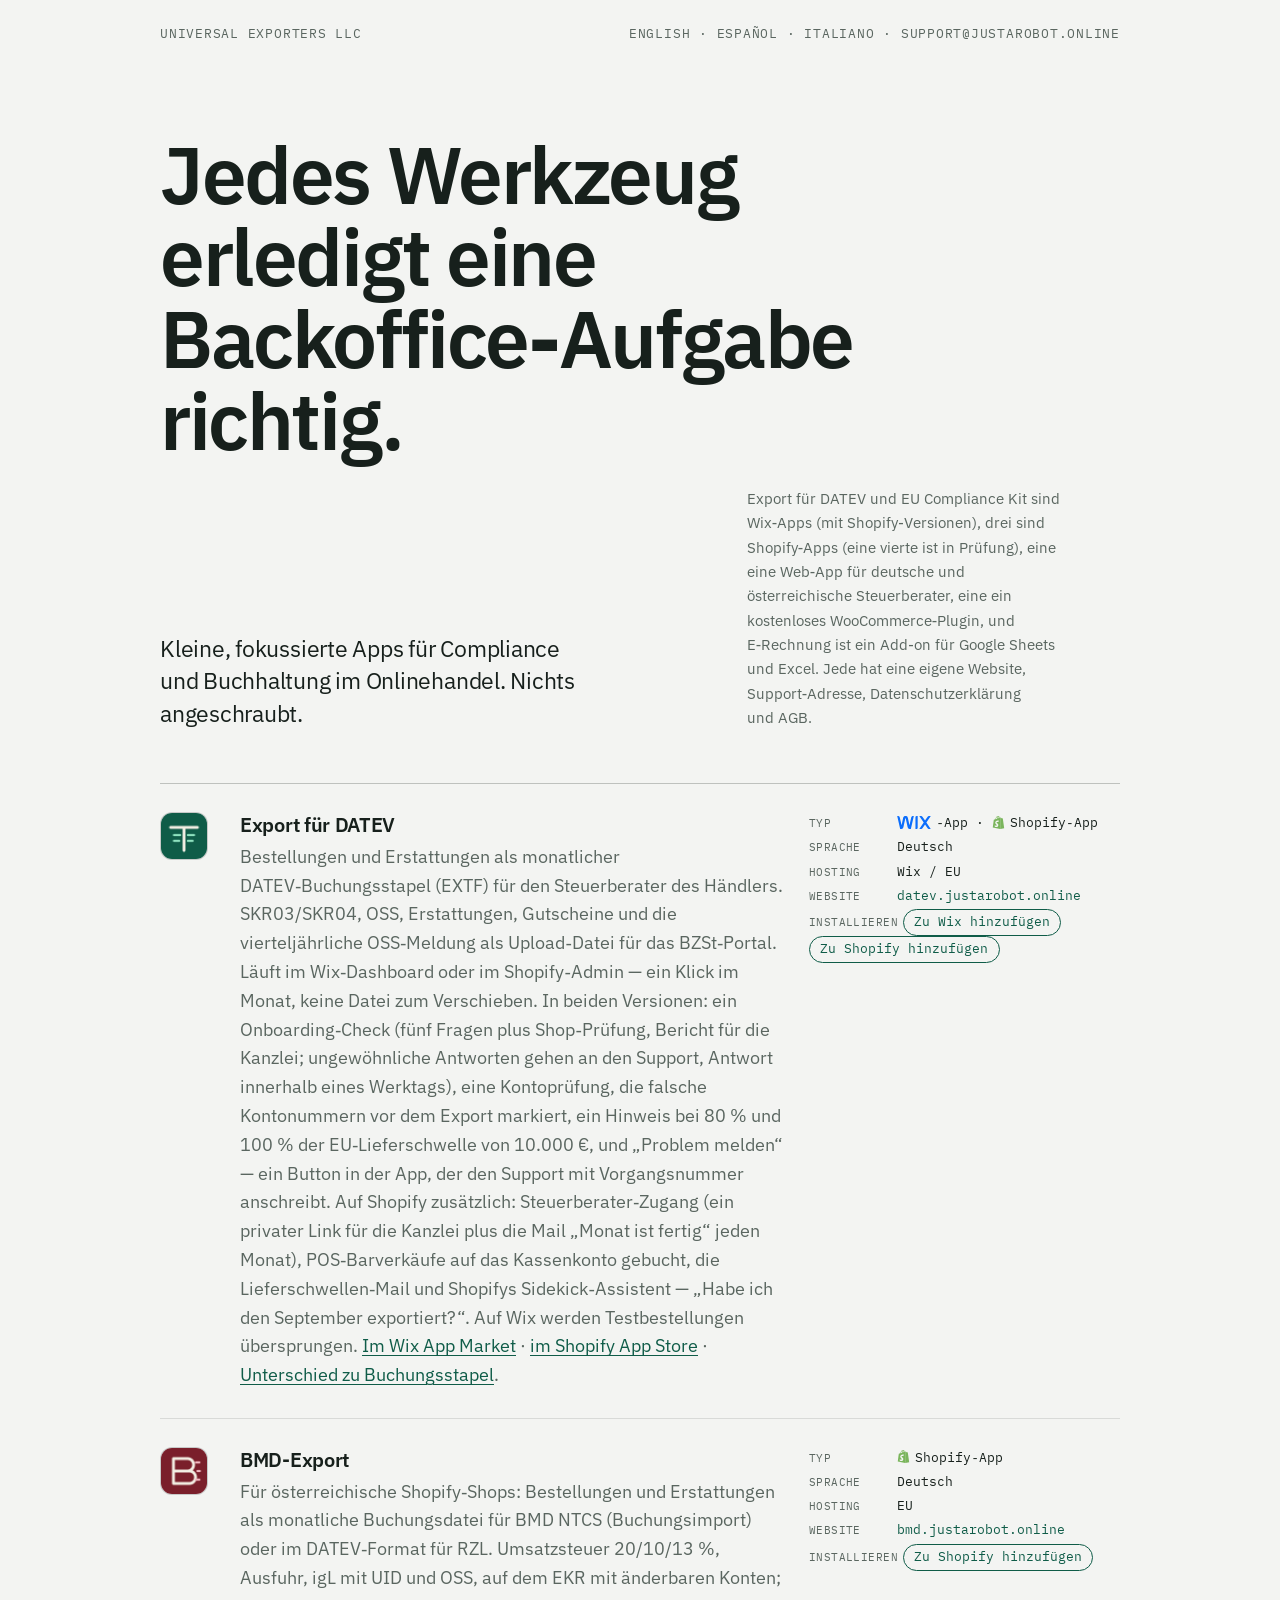
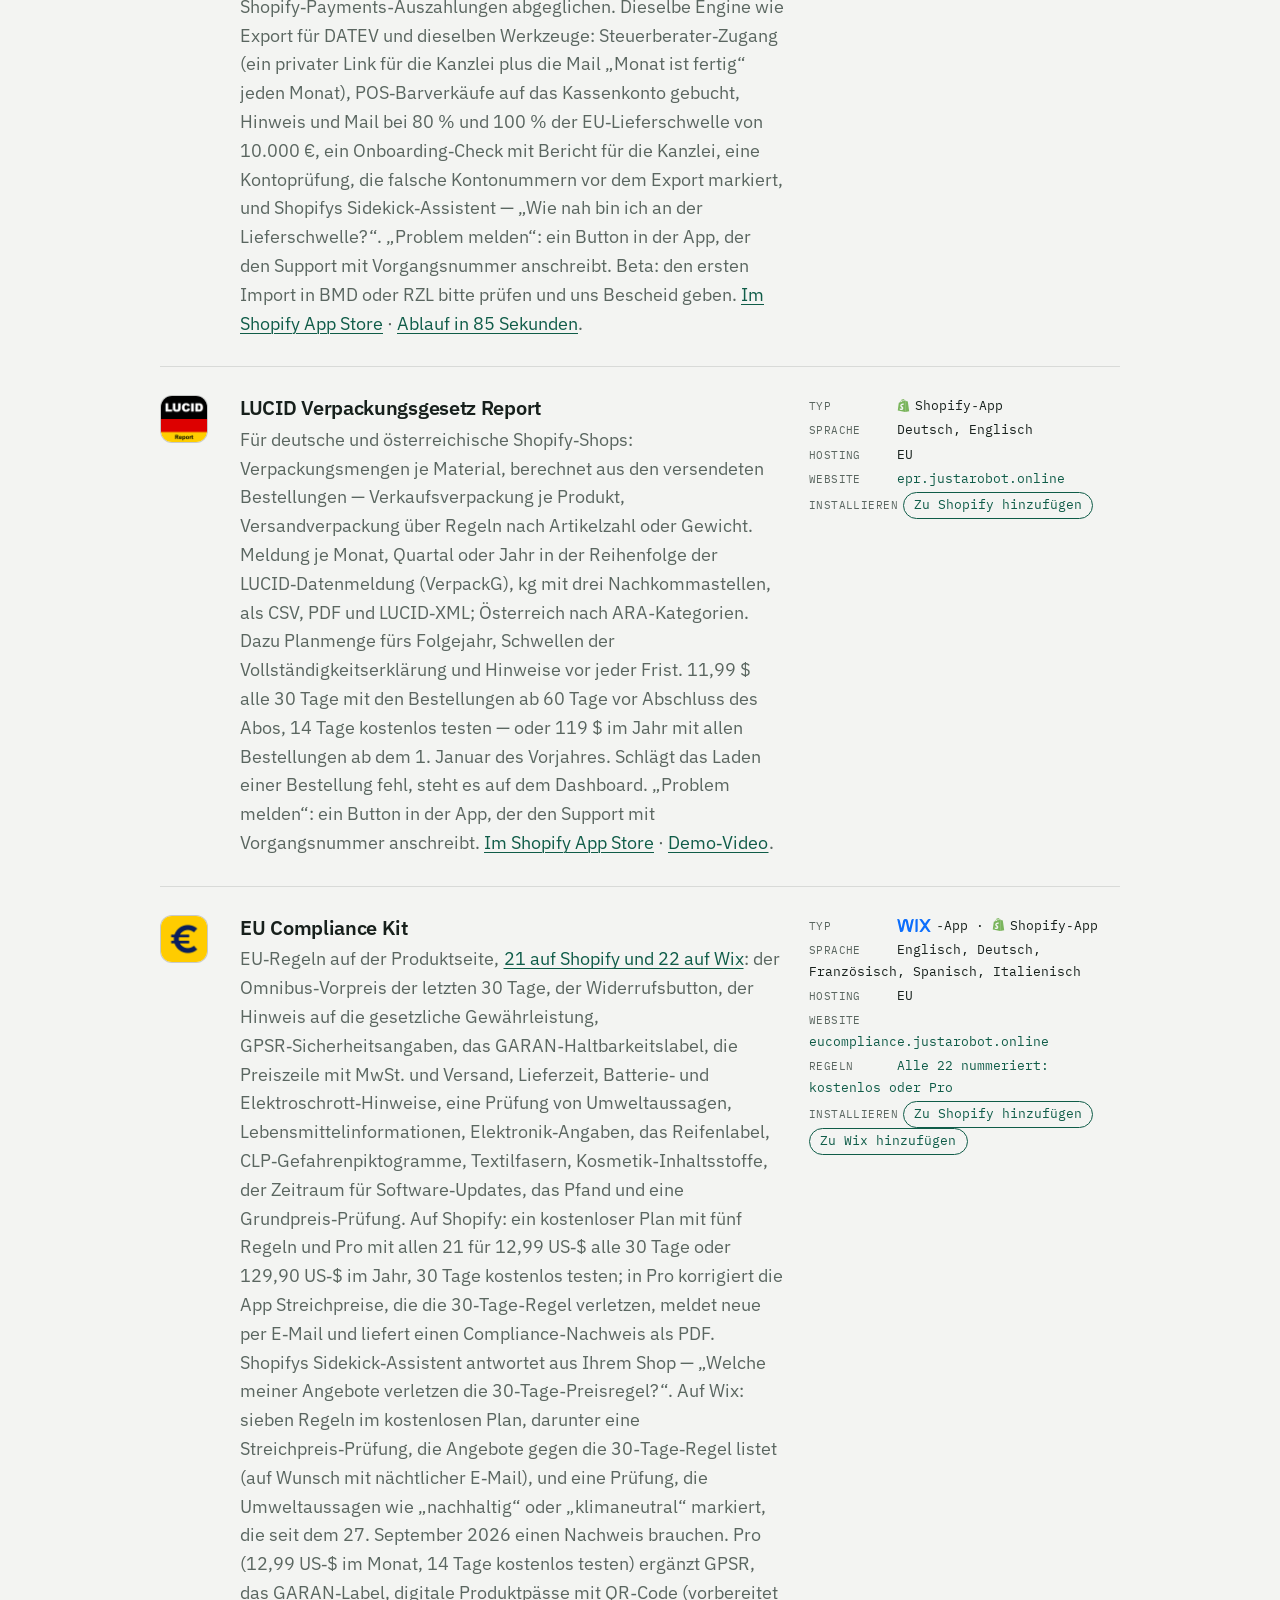
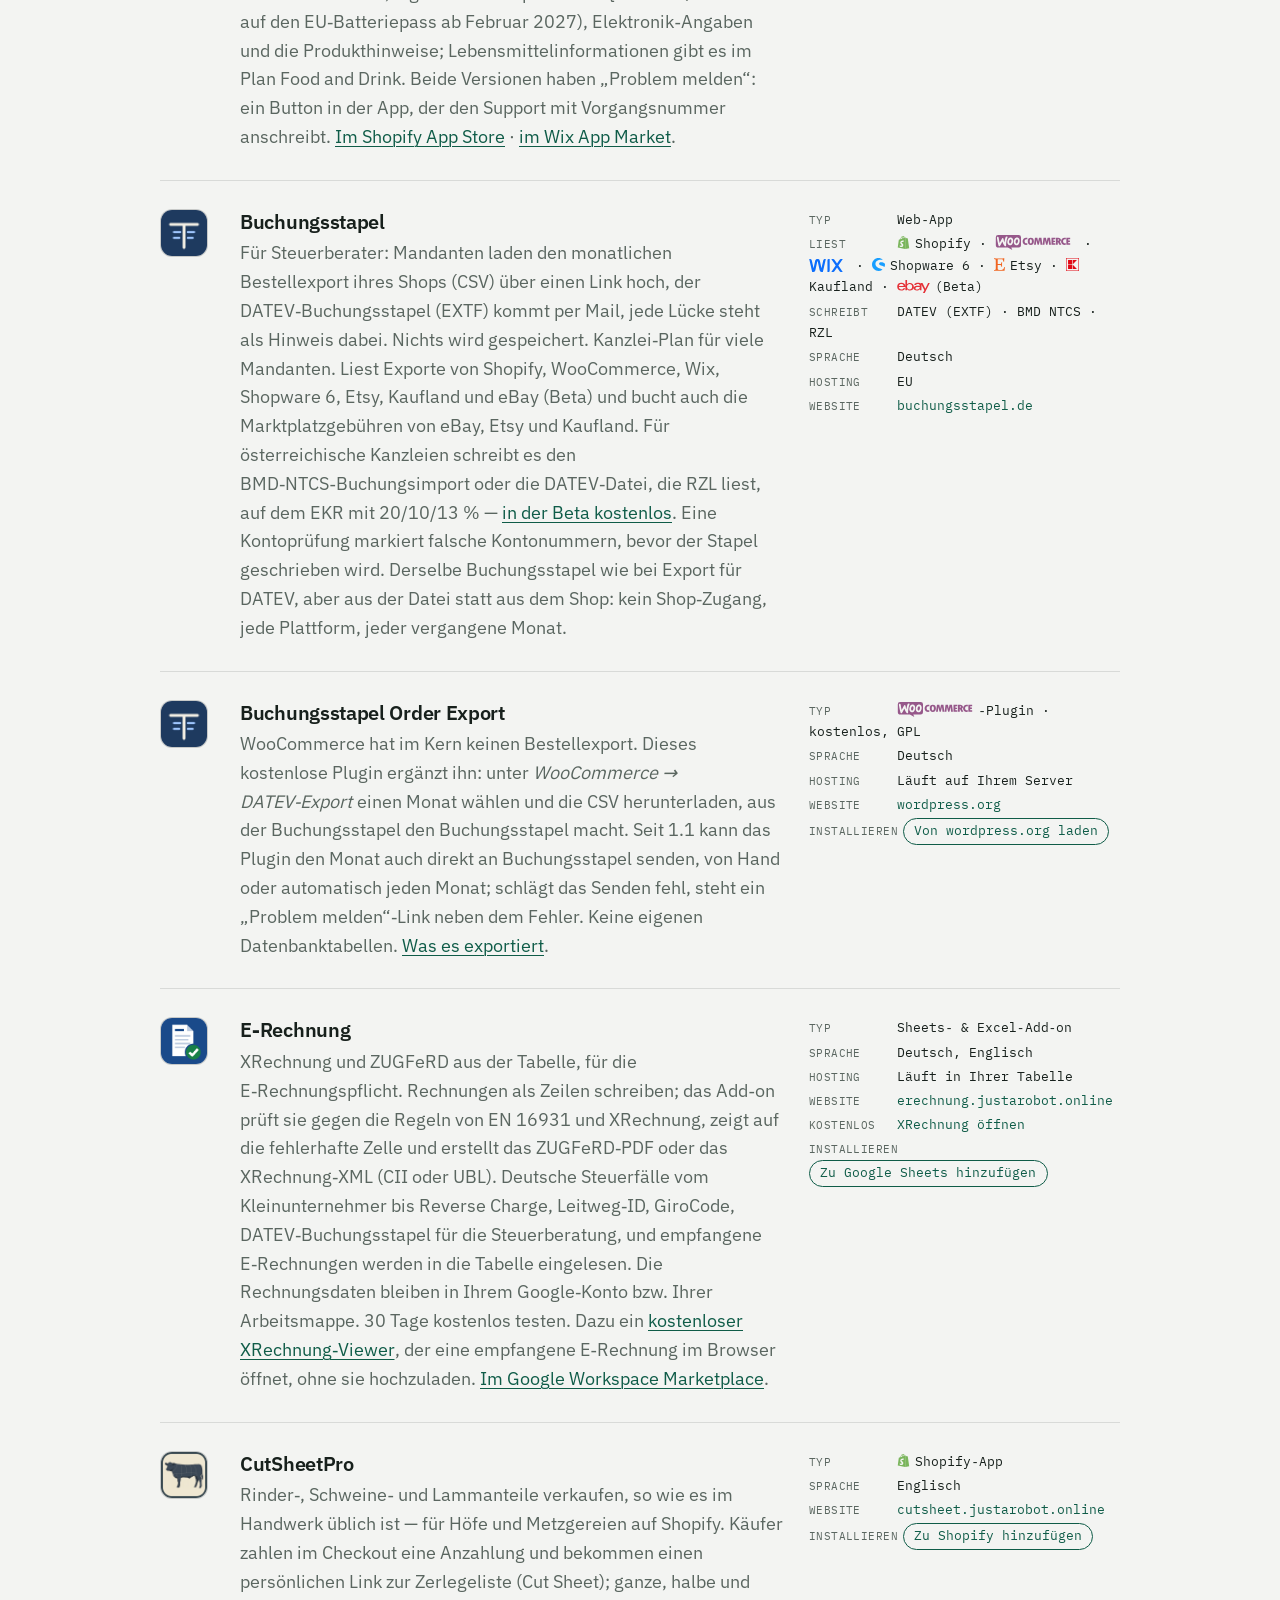
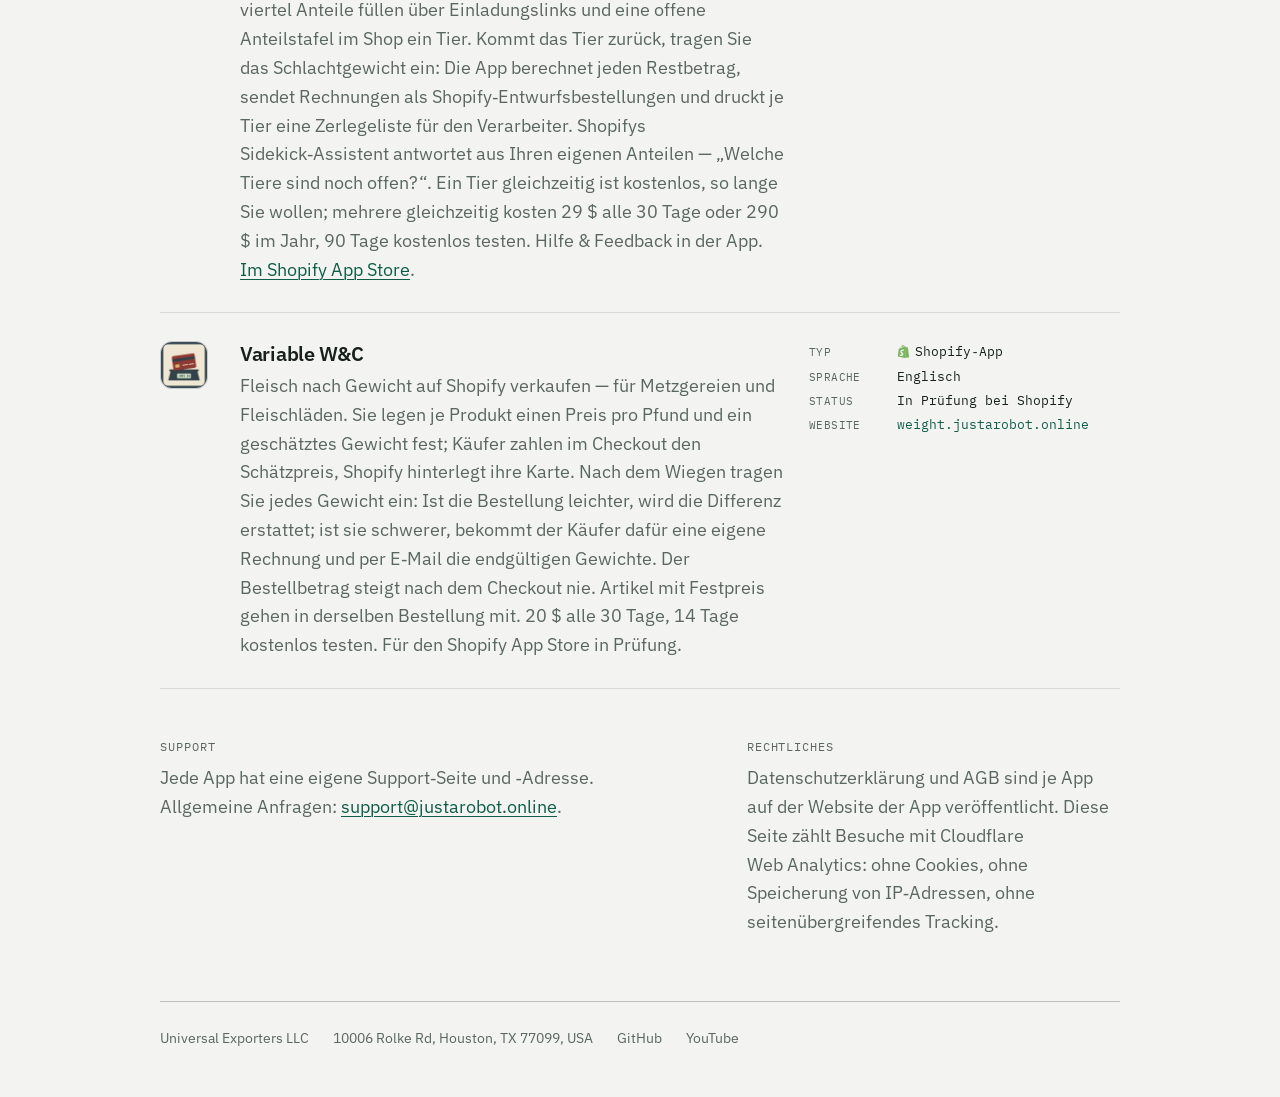
==== de/index.html @ 5b8a62a3 "Main site: DATEV/BMD offers 22 USD (store price), LUCID XML in card (EN/DE/ES/IT), DE typo, sitemap " ====
<!doctype html>
<html lang="de">
<head>
<meta charset="utf-8">
<meta name="viewport" content="width=device-width, initial-scale=1">
<title>DATEV-Export, EU-Compliance &amp; LUCID-Apps für Shopify, Wix</title>
<meta name="description" content="DATEV-Export für Shopify und Wix, EU-Compliance (Omnibus, GPSR), LUCID-Verpackungsgesetz-Meldungen, BMD-Export, XRechnung und Cut Sheets für Höfe.">
<link rel="icon" href="/datev.png">
<link rel="canonical" href="https://justarobot.online/de/">
<link rel="alternate" hreflang="en" href="https://justarobot.online/">
<link rel="alternate" hreflang="de" href="https://justarobot.online/de/">
<link rel="alternate" hreflang="es" href="https://justarobot.online/es/">
<link rel="alternate" hreflang="it" href="https://justarobot.online/it/">
<link rel="alternate" hreflang="x-default" href="https://justarobot.online/">
<meta property="og:type" content="website">
<meta property="og:site_name" content="Universal Exporters">
<meta property="og:locale" content="de_DE">
<meta property="og:locale:alternate" content="en_US">
<meta property="og:locale:alternate" content="es_ES">
<meta property="og:locale:alternate" content="it_IT">
<meta property="og:title" content="DATEV-Export, EU-Compliance &amp; LUCID-Apps für Shopify, Wix">
<meta property="og:description" content="DATEV-Export für Shopify und Wix, EU-Compliance (Omnibus, GPSR), LUCID-Verpackungsgesetz-Meldungen, BMD-Export, XRechnung und Cut Sheets für Höfe.">
<meta property="og:url" content="https://justarobot.online/de/">
<meta property="og:image" content="https://justarobot.online/og.png">
<meta property="og:image:width" content="1200">
<meta property="og:image:height" content="630">
<meta name="twitter:card" content="summary_large_image">
<meta name="twitter:title" content="DATEV-Export, EU-Compliance &amp; LUCID-Apps für Shopify, Wix">
<meta name="twitter:description" content="DATEV-Export für Shopify und Wix, EU-Compliance (Omnibus, GPSR), LUCID-Verpackungsgesetz-Meldungen, BMD-Export, XRechnung und Cut Sheets für Höfe.">
<meta name="twitter:image" content="https://justarobot.online/og.png">
<script type="application/ld+json">{"@context":"https://schema.org","@graph":[
{"@type":"Organization","@id":"https://justarobot.online/#org","name":"Universal Exporters","url":"https://justarobot.online","logo":"https://justarobot.online/datev.png","sameAs":["https://github.com/justarob0x","https://www.youtube.com/@universalexportersllc"],"address":{"@type":"PostalAddress","streetAddress":"10006 Rolke Rd","addressLocality":"Houston","addressRegion":"TX","postalCode":"77099","addressCountry":"US"}},
{"@type":"SoftwareApplication","name":"Export für DATEV","url":"https://datev.justarobot.online","applicationCategory":"BusinessApplication","operatingSystem":"Web","description":"Shopify- und Wix-Bestellungen und Erstattungen als monatlicher DATEV-Buchungsstapel (EXTF) für den Steuerberater: SKR03/SKR04, OSS, Erstattungen, Gutscheine, die vierteljährliche OSS-Meldung.","author":{"@id":"https://justarobot.online/#org"},"offers":[{"@type":"Offer","name":"Shopify","price":"22.00","priceCurrency":"USD","description":"alle 30 Tage, 14 Tage kostenlos"},{"@type":"Offer","name":"Wix","price":"18.90","priceCurrency":"USD","description":"im Monat, 14 Tage kostenlos"}]},
{"@type":"SoftwareApplication","name":"BMD-Export","url":"https://bmd.justarobot.online","applicationCategory":"BusinessApplication","operatingSystem":"Web","description":"Shopify-Bestellungen und Erstattungen österreichischer Shops als monatliche Buchungsdatei für BMD NTCS oder im DATEV-Format für RZL: USt 20/10/13 %, OSS, Ausfuhr, igL auf dem EKR.","author":{"@id":"https://justarobot.online/#org"},"offers":{"@type":"Offer","price":"22.00","priceCurrency":"USD","description":"alle 30 Tage, 14 Tage kostenlos"}},
{"@type":"SoftwareApplication","name":"LUCID Verpackungsgesetz Report","url":"https://epr.justarobot.online","applicationCategory":"BusinessApplication","operatingSystem":"Web","description":"Verpackungsmengen je Material aus den versendeten Shopify-Bestellungen, je Monat, Quartal oder Jahr in der Reihenfolge der LUCID-Datenmeldung (VerpackG) und nach ARA-Kategorien für Österreich.","author":{"@id":"https://justarobot.online/#org"},"offers":[{"@type":"Offer","name":"Monatlich","price":"11.99","priceCurrency":"USD","description":"alle 30 Tage, 14 Tage kostenlos"},{"@type":"Offer","name":"Jährlich","price":"119.00","priceCurrency":"USD","description":"im Jahr, mit allen Bestellungen ab dem 1. Januar des Vorjahres"}]},
{"@type":"SoftwareApplication","name":"EU Compliance Kit","url":"https://eucompliance.justarobot.online","applicationCategory":"BusinessApplication","operatingSystem":"Web","description":"EU-Regeln auf Shopify- (21) und Wix-Produktseiten (22): Omnibus-Vorpreis der letzten 30 Tage, Widerrufsbutton, Gewährleistungshinweis, GPSR-Sicherheitsangaben, GARAN-Label, Preiszeile mit MwSt. und Versand, Lieferzeit, Batterie- und Elektroschrott-Hinweise, Prüfung von Umweltaussagen, Lebensmittelinformationen, Energie- und Reifenlabel, CLP-Gefahrenpiktogramme, Textilfasern, Kosmetik-Inhaltsstoffe, Nahrungsergänzungsmittel, Zeitraum für Software-Updates, Pfand, Grundpreis-Prüfung, Widerrufsausschlüsse, gebrauchte Waren, digitale Produktpässe.","author":{"@id":"https://justarobot.online/#org"},"offers":[{"@type":"Offer","name":"Shopify Free","price":"0","priceCurrency":"USD"},{"@type":"Offer","name":"Shopify Pro","price":"12.99","priceCurrency":"USD","description":"alle 30 Tage oder 129,90 $ im Jahr, 30 Tage kostenlos"},{"@type":"Offer","name":"Wix Free","price":"0","priceCurrency":"USD"},{"@type":"Offer","name":"Wix Pro","price":"12.99","priceCurrency":"USD","description":"im Monat, 15 % Rabatt jährlich, 14 Tage kostenlos"},{"@type":"Offer","name":"Wix Food and Drink","price":"9.99","priceCurrency":"USD","description":"im Monat, Lebensmittelinformationen"},{"@type":"Offer","name":"Wix Pro + Food and Drink","price":"19.99","priceCurrency":"USD","description":"im Monat, Pro und Lebensmittelinformationen"}]},
{"@type":"SoftwareApplication","name":"Buchungsstapel","url":"https://buchungsstapel.de","applicationCategory":"BusinessApplication","operatingSystem":"Web","description":"Web-App für deutsche und österreichische Steuerberater: aus dem monatlichen Bestellexport des Mandanten (CSV) wird der DATEV-Buchungsstapel (EXTF), der BMD-NTCS-Import oder die RZL-Datei. Liest Exporte von Shopify, WooCommerce, Wix, Shopware 6, Etsy, Kaufland und eBay.","author":{"@id":"https://justarobot.online/#org"},"offers":{"@type":"Offer","price":"19.00","priceCurrency":"EUR","description":"je Mandant alle 30 Tage oder 149 € im Jahr"}},
{"@type":"SoftwareApplication","name":"Buchungsstapel Order Export for WooCommerce","url":"https://wordpress.org/plugins/buchungsstapel-order-export-for-woocommerce/","applicationCategory":"BusinessApplication","operatingSystem":"Web","description":"Kostenloses WooCommerce-Plugin, das einen Monat Bestellungen als die CSV exportiert, aus der Buchungsstapel den DATEV-Buchungsstapel macht.","author":{"@id":"https://justarobot.online/#org"},"offers":{"@type":"Offer","price":"0","priceCurrency":"EUR"}},
{"@type":"SoftwareApplication","name":"E-Rechnung","url":"https://erechnung.justarobot.online","applicationCategory":"BusinessApplication","operatingSystem":"Web","description":"XRechnung und ZUGFeRD aus Google Sheets oder Excel, geprüft gegen EN 16931, mit DATEV-Buchungsstapel und kostenlosem XRechnung-Viewer.","author":{"@id":"https://justarobot.online/#org"},"offers":{"@type":"Offer","price":"2.99","priceCurrency":"EUR","description":"im Monat oder 29 € im Jahr, 30 Tage kostenlos"}},
{"@type":"SoftwareApplication","name":"CutSheetPro","url":"https://cutsheet.justarobot.online","applicationCategory":"BusinessApplication","operatingSystem":"Web","description":"Shopify-App für Höfe und Metzgereien, die Rinder-, Schweine- und Lammanteile verkaufen: Anzahlung im Checkout, Zerlegelisten, Restbeträge nach Schlachtgewicht, Rechnungen als Entwurfsbestellungen.","author":{"@id":"https://justarobot.online/#org"},"offers":[{"@type":"Offer","name":"Free","price":"0","priceCurrency":"USD","description":"ein Tier gleichzeitig"},{"@type":"Offer","name":"Paid","price":"29.00","priceCurrency":"USD","description":"alle 30 Tage oder 290 $ im Jahr, 90 Tage kostenlos"}]}
]}</script>
<link rel="preload" href="/fonts/ibm-plex-sans-normal.woff2" as="font" type="font/woff2" crossorigin>
<link rel="stylesheet" href="/site.css">
<script defer src="https://static.cloudflareinsights.com/beacon.min.js" data-cf-beacon='{"token": "f2b1d695183146ddbb72b2a0824e38e5"}'></script>
</head>
<body>
<svg width="0" height="0" style="position:absolute" aria-hidden="true"><symbol id="shopify" viewBox="1.45 0 21.1 24"><path fill="currentColor" d="M15.337 23.979l7.216-1.561s-2.604-17.613-2.625-17.73c-.018-.116-.114-.192-.211-.192s-1.929-.136-1.929-.136-1.275-1.274-1.439-1.411c-.045-.037-.075-.057-.121-.074l-.914 21.104h.023zM11.71 11.305s-.81-.424-1.774-.424c-1.447 0-1.504.906-1.504 1.141 0 1.232 3.24 1.715 3.24 4.629 0 2.295-1.44 3.76-3.406 3.76-2.354 0-3.54-1.465-3.54-1.465l.646-2.086s1.245 1.066 2.28 1.066c.675 0 .975-.545.975-.932 0-1.619-2.654-1.694-2.654-4.359-.034-2.237 1.571-4.416 4.827-4.416 1.257 0 1.875.361 1.875.361l-.945 2.715-.02.01zM11.17.83c.136 0 .271.038.405.135-.984.465-2.064 1.639-2.508 3.992-.656.213-1.293.405-1.889.578C7.697 3.75 8.951.84 11.17.84V.83zm1.235 2.949v.135c-.754.232-1.583.484-2.394.736.466-1.777 1.333-2.645 2.085-2.971.193.501.309 1.176.309 2.1zm.539-2.234c.694.074 1.141.867 1.429 1.755-.349.114-.735.231-1.158.366v-.252c0-.752-.096-1.371-.271-1.871v.002zm2.992 1.289c-.02 0-.06.021-.078.021s-.289.075-.714.21c-.423-1.233-1.176-2.37-2.508-2.37h-.115C12.135.209 11.669 0 11.265 0 8.159 0 6.675 3.877 6.21 5.846c-1.194.365-2.063.636-2.16.674-.675.213-.694.232-.772.87-.075.462-1.83 14.063-1.83 14.063L15.009 24l.927-21.166z"/></symbol><symbol id="wix" viewBox="0 7.35 24 9.29"><path fill="currentColor" d="m0 7.354 2.113 9.292h.801a1.54 1.54 0 0 0 1.506-1.218l1.351-6.34a.171.171 0 0 1 .167-.137c.08 0 .15.058.167.137l1.352 6.34a1.54 1.54 0 0 0 1.506 1.218h.805l2.113-9.292h-.565c-.62 0-1.159.43-1.296 1.035l-1.26 5.545-1.106-5.176a1.76 1.76 0 0 0-2.19-1.324c-.639.176-1.113.716-1.251 1.365l-1.094 5.127-1.26-5.537A1.33 1.33 0 0 0 .563 7.354H0zm13.992 0a.951.951 0 0 0-.951.95v8.342h.635a.952.952 0 0 0 .951-.95V7.353h-.635zm1.778 0 3.158 4.66-3.14 4.632h1.325c.368 0 .712-.181.918-.486l1.756-2.59a.12.12 0 0 1 .197 0l1.754 2.59c.206.305.55.486.918.486h1.326l-3.14-4.632L24 7.354h-1.326c-.368 0-.712.181-.918.486l-1.772 2.617a.12.12 0 0 1-.197 0L18.014 7.84a1.108 1.108 0 0 0-.918-.486H15.77z"/></symbol><symbol id="woocommerce" viewBox="0 9.58 24 4.84"><path fill="currentColor" d="M.754 9.58a.754.754 0 00-.754.758v2.525c0 .42.339.758.758.758h3.135l1.431.799-.326-.799h2.373a.757.757 0 00.758-.758v-2.525a.757.757 0 00-.758-.758H.754zm2.709.445h.03c.065.001.124.023.179.067a.26.26 0 01.103.19.29.29 0 01-.033.16c-.13.239-.236.64-.322 1.199-.083.541-.114.965-.094 1.267a.392.392 0 01-.039.219.213.213 0 01-.176.12c-.086.006-.177-.034-.263-.124-.31-.316-.555-.788-.735-1.416-.216.425-.375.744-.478.957-.196.376-.363.568-.502.578-.09.007-.166-.069-.233-.228-.17-.436-.352-1.277-.548-2.524a.297.297 0 01.054-.222c.047-.064.116-.095.21-.102.169-.013.265.065.288.238.103.695.217 1.284.336 1.766l.727-1.387c.066-.126.15-.192.25-.199.146-.01.237.083.273.28.083.441.188.817.315 1.136.086-.844.233-1.453.44-1.828a.255.255 0 01.218-.147zm1.293.36c.056 0 .116.006.18.02.232.05.411.177.53.386.107.18.161.395.161.654 0 .343-.087.654-.26.94-.2.332-.459.5-.781.5a.88.88 0 01-.18-.022.763.763 0 01-.531-.384 1.287 1.287 0 01-.158-.659c0-.342.085-.655.258-.937.202-.333.462-.498.78-.498zm2.084 0c.056 0 .116.006.18.02.236.05.411.177.53.386.107.18.16.395.16.654 0 .343-.086.654-.259.94-.2.332-.459.5-.781.5a.88.88 0 01-.18-.022.763.763 0 01-.531-.384 1.287 1.287 0 01-.16-.659c0-.342.087-.655.26-.937.202-.333.462-.498.78-.498zm4.437.047c-.305 0-.546.102-.718.304-.173.203-.256.49-.256.856 0 .395.086.697.256.906.17.21.418.316.744.316.315 0 .559-.107.728-.316.17-.21.256-.504.256-.883s-.087-.673-.26-.879c-.176-.202-.424-.304-.75-.304zm-1.466.002a1.13 1.13 0 00-.84.326c-.223.22-.332.499-.332.838 0 .362.108.658.328.88.22.223.505.336.861.336.103 0 .22-.016.346-.052v-.54c-.117.034-.216.051-.303.051a.545.545 0 01-.422-.177c-.106-.12-.16-.278-.16-.48 0-.19.053-.348.156-.468a.498.498 0 01.397-.181c.103 0 .212.015.332.049v-.537a1.394 1.394 0 00-.363-.045zm12.414 0a1.135 1.135 0 00-.84.326c-.223.22-.332.499-.332.838 0 .362.108.658.328.88.22.223.506.336.861.336.103 0 .22-.016.346-.052v-.54c-.116.034-.216.051-.303.051a.545.545 0 01-.422-.177c-.106-.12-.16-.278-.16-.48 0-.19.053-.348.156-.468a.498.498 0 01.397-.181c.103 0 .212.015.332.049v-.537a1.394 1.394 0 00-.363-.045zm-9.598.06l-.29 2.264h.579l.156-1.559.395 1.559h.412l.379-1.555.164 1.555h.603l-.304-2.264h-.791l-.12.508c-.03.13-.06.264-.087.4l-.067.352a29.97 29.97 0 00-.258-1.26h-.771zm2.768 0l-.29 2.264h.579l.156-1.559.396 1.559h.412l.375-1.555.165 1.555h.603l-.305-2.264h-.789l-.119.508c-.03.13-.06.264-.086.4l-.066.352c-.063-.352-.15-.771-.26-1.26h-.771zm3.988 0v2.264h.611v-1.031h.012l.494 1.03h.645l-.489-1.019a.61.61 0 00.37-.552.598.598 0 00-.25-.506c-.167-.123-.394-.186-.68-.186h-.713zm3.377 0v2.264H24v-.483h-.63v-.414h.54v-.468h-.54v-.416h.626v-.483H22.76zm-4.793.004v2.264h1.24v-.483h-.627v-.416h.541v-.468h-.54v-.415h.622v-.482h-1.236zm2.025.432c.146.003.25.025.313.072.063.046.091.12.091.227 0 .156-.135.236-.404.24v-.54zm-15.22.011c-.104 0-.205.069-.301.211a1.078 1.078 0 00-.2.639c0 .096.02.2.06.303.049.13.117.198.196.215.083.016.173-.02.27-.106.123-.11.205-.273.252-.492.016-.077.023-.16.023-.246 0-.097-.02-.2-.06-.303-.05-.13-.116-.198-.196-.215a.246.246 0 00-.045-.006zm2.083 0c-.103 0-.204.069-.3.211a1.078 1.078 0 00-.2.639c0 .096.02.2.06.303.049.13.117.198.196.215.083.016.173-.02.27-.106.123-.11.205-.273.252-.492.013-.077.023-.16.023-.246 0-.097-.02-.2-.06-.303-.05-.13-.116-.198-.196-.215a.246.246 0 00-.045-.006zm4.428.006c.233 0 .354.218.354.66-.004.273-.038.46-.098.553a.293.293 0 01-.262.139.266.266 0 01-.242-.139c-.056-.093-.084-.28-.084-.562 0-.436.11-.65.332-.65Z"/></symbol><symbol id="shopware" viewBox="0 0 24 24"><path fill="currentColor" d="M23.9477 10.8913a.1735.1735 0 00-.061-.1178c-2.5032-2.078-4.5288-2.9261-6.9905-2.9261-1.3127 0-2.32.2638-2.9916.7827-.5822.4492-.8896 1.0772-.8896 1.812 0 2.0605 2.5184 3.0003 5.4358 4.0883 1.5023.5604 3.057 1.1404 4.483 1.9319a.1626.1626 0 00.0828.0218.187.187 0 00.0589-.011c.0458-.0174.085-.0523.1025-.1002.545-1.3955.822-2.8673.822-4.374a13.082 13.082 0 00-.0523-1.1076zm-4.81 10.4791c-1.0423-.785-2.5795-1.3824-4.2061-2.0125-1.9362-.7501-4.132-1.6027-5.7803-2.913-1.8665-1.4871-2.7757-3.3623-2.7757-5.7324 0-2.1281.883-3.9466 2.5533-5.2614 1.873-1.474 4.7119-2.2546 8.2071-2.2546.966 0 1.8883.0589 2.743.1766a.1696.1696 0 00.1788-.098.17.17 0 00-.0414-.2007C17.814 1.0924 14.9664.0022 12.001.0022c-3.2052 0-6.2186 1.2472-8.4862 3.5148C1.2494 5.7825 0 8.796 0 11.999c0 3.2051 1.2472 6.2185 3.5149 8.484 2.2654 2.2654 5.2788 3.5148 8.4862 3.5148 2.5903 0 5.0564-.8133 7.1344-2.3505a.1714.1714 0 00.0697-.1374.1735.1735 0 00-.0676-.1395Z"/></symbol><symbol id="etsy" viewBox="1.52 0 20.96 24"><path fill="currentColor" d="M8.559 2.445c0-.325.033-.52.59-.52h7.465c1.3 0 2.02 1.11 2.54 3.193l.42 1.666h1.27c.23-4.728.43-6.784.43-6.784s-3.196.36-5.09.36H6.635L1.521.196v1.37l1.725.326c1.21.24 1.5.496 1.6 1.606 0 0 .11 3.27.11 8.64 0 5.385-.09 8.61-.09 8.61 0 .973-.39 1.333-1.59 1.573l-1.722.33V24l5.13-.165h8.55c1.935 0 6.39.165 6.39.165.105-1.17.75-6.48.855-7.064h-1.2l-1.284 2.91c-1.005 2.28-2.476 2.445-4.11 2.445h-4.906c-1.63 0-2.415-.64-2.415-2.05V12.8s3.62 0 4.79.096c.912.064 1.463.325 1.76 1.598l.39 1.695h1.41l-.09-4.278.192-4.305h-1.391l-.45 1.89c-.283 1.244-.48 1.47-1.754 1.6-1.666.17-4.815.14-4.815.14V2.45h-.05z"/></symbol><symbol id="kaufland" viewBox="0 0 24 24"><path fill="currentColor" d="M0 24h24V0H0zm23.008-.989H.989V.989h22.022zM3.773 3.776h7.651v7.65H3.773zm8.801 0v7.652l7.653-7.652zm-8.801 8.8h7.651v7.651H3.773zm8.801-.004v7.652h7.653z"/></symbol><symbol id="ebay" viewBox="0 7.21 24 9.58"><path fill="currentColor" d="M6.056 12.132v-4.92h1.2v3.026c.59-.703 1.402-.906 2.202-.906 1.34 0 2.828.904 2.828 2.855 0 .233-.015.457-.06.668.24-.953 1.274-1.305 2.896-1.344.51-.018 1.095-.018 1.56-.018v-.135c0-.885-.556-1.244-1.53-1.244-.72 0-1.245.3-1.305.81h-1.275c.136-1.29 1.5-1.62 2.686-1.62 1.064 0 1.995.27 2.415 1.02l-.436-.84h1.41l2.055 4.125 2.055-4.126H24l-3.72 7.305h-1.346l1.07-2.04-2.33-4.38c.13.255.2.555.2.93v2.46c0 .346.01.69.04 1.005H16.8a6.543 6.543 0 01-.046-.765c-.603.734-1.32.96-2.32.96-1.48 0-2.272-.78-2.272-1.695 0-.15.015-.284.037-.405-.3 1.246-1.36 2.086-2.767 2.086-.87 0-1.694-.315-2.2-.93 0 .24-.015.494-.04.734h-1.18c.02-.39.04-.855.04-1.245v-1.05h-4.83c.065 1.095.818 1.74 1.853 1.74.718 0 1.355-.3 1.568-.93h1.24c-.24 1.29-1.61 1.725-2.79 1.725C.95 15.009 0 13.822 0 12.232c0-1.754.982-2.91 3.116-2.91 1.688 0 2.93.886 2.94 2.806v.005zm9.137.183c-1.095.034-1.77.233-1.77.95 0 .465.36.97 1.305.97 1.26 0 1.935-.69 1.935-1.814v-.13c-.45 0-.99.006-1.484.022h.012zm-6.06 1.875c1.11 0 1.876-.806 1.876-2.02s-.768-2.02-1.893-2.02c-1.11 0-1.89.806-1.89 2.02s.765 2.02 1.875 2.02h.03zm-4.35-2.514c-.044-1.125-.854-1.546-1.725-1.546-.944 0-1.694.474-1.815 1.546z"/></symbol></svg>
<div class="wrap">
  <header class="mast">
    <span>Universal Exporters LLC</span>
    <span><a href="/" hreflang="en" lang="en">English</a> · <a href="/es/" hreflang="es" lang="es">Español</a> · <a href="/it/" hreflang="it" lang="it">Italiano</a> · <a href="mailto:support@justarobot.online">support@justarobot.online</a></span>
  </header>

  <main>
    <section class="title">
      <h1>Jedes Werkzeug erledigt eine Backoffice‑Aufgabe richtig.</h1>
      <p class="lede">Kleine, fokussierte Apps für Compliance und Buchhaltung im Onlinehandel. Nichts angeschraubt.</p>
      <p class="aside">Export für DATEV und EU Compliance Kit sind Wix‑Apps (mit Shopify‑Versionen), drei sind Shopify‑Apps (eine vierte ist in Prüfung), eine eine Web‑App für deutsche und österreichische Steuerberater, eine ein kostenloses WooCommerce‑Plugin, und E‑Rechnung ist ein Add‑on für Google Sheets und Excel. Jede hat eine eigene Website, Support‑Adresse, Datenschutzerklärung und AGB.</p>
    </section>

    <ul class="index">
      <li class="tool">
        <img class="tool__icon" src="/datev.png" alt="" width="48" height="48">
        <div>
          <h2><a href="https://datev.justarobot.online" target="_blank" rel="noopener">Export für DATEV</a></h2>
          <p>Bestellungen und Erstattungen als monatlicher DATEV‑Buchungsstapel (EXTF) für den Steuerberater des Händlers. SKR03/SKR04, OSS, Erstattungen, Gutscheine und die vierteljährliche OSS‑Meldung als Upload‑Datei für das BZSt‑Portal. Läuft im Wix‑Dashboard oder im Shopify‑Admin — ein Klick im Monat, keine Datei zum Verschieben. In beiden Versionen: ein Onboarding‑Check (fünf Fragen plus Shop‑Prüfung, Bericht für die Kanzlei; ungewöhnliche Antworten gehen an den Support, Antwort innerhalb eines Werktags), eine Kontoprüfung, die falsche Kontonummern vor dem Export markiert, ein Hinweis bei 80 % und 100 % der EU‑Lieferschwelle von 10.000 €, und „Problem melden“ — ein Button in der App, der den Support mit Vorgangsnummer anschreibt. Auf Shopify zusätzlich: Steuerberater‑Zugang (ein privater Link für die Kanzlei plus die Mail „Monat ist fertig“ jeden Monat), POS‑Barverkäufe auf das Kassenkonto gebucht, die Lieferschwellen‑Mail und Shopifys Sidekick‑Assistent — „Habe ich den September exportiert?“. Auf Wix werden Testbestellungen übersprungen. <a href="https://www.wix.com/app-market/universal-exporters-llc-export-f%C3%BCr-datev" target="_blank" rel="noopener">Im Wix App Market</a> · <a href="https://apps.shopify.com/datev-export" target="_blank" rel="noopener">im Shopify App Store</a> · <a href="https://buchungsstapel.de/wix-app" target="_blank" rel="noopener">Unterschied zu Buchungsstapel</a>.</p>
        </div>
        <div class="tool__meta">
          <span><span class="k">Typ</span><b><svg class="brand brand--wix" role="img" aria-label="Wix"><use href="#wix"/></svg>‑App · <svg class="brand" aria-hidden="true"><use href="#shopify"/></svg>Shopify‑App</b></span>
          <span><span class="k">Sprache</span><b>Deutsch</b></span>
          <span><span class="k">Hosting</span><b>Wix / EU</b></span>
          <span><span class="k">Website</span><a href="https://datev.justarobot.online" target="_blank" rel="noopener">datev.justarobot.online</a></span>
          <span><span class="k">Installieren</span><a class="install" href="https://www.wix.com/app-market/universal-exporters-llc-export-f%C3%BCr-datev" target="_blank" rel="noopener">Zu Wix hinzufügen</a> <a class="install" href="https://apps.shopify.com/datev-export" target="_blank" rel="noopener">Zu Shopify hinzufügen</a></span>
        </div>
      </li>

      <li class="tool">
        <img class="tool__icon" src="/bmd.png" alt="" width="48" height="48">
        <div>
          <h2><a href="https://bmd.justarobot.online" target="_blank" rel="noopener">BMD-Export</a></h2>
          <p>Für österreichische Shopify‑Shops: Bestellungen und Erstattungen als monatliche Buchungsdatei für BMD NTCS (Buchungsimport) oder im DATEV‑Format für RZL. Umsatzsteuer 20/10/13 %, Ausfuhr, igL mit UID und OSS, auf dem EKR mit änderbaren Konten; Shopify‑Payments‑Auszahlungen abgeglichen. Dieselbe Engine wie Export für DATEV und dieselben Werkzeuge: Steuerberater‑Zugang (ein privater Link für die Kanzlei plus die Mail „Monat ist fertig“ jeden Monat), POS‑Barverkäufe auf das Kassenkonto gebucht, Hinweis und Mail bei 80 % und 100 % der EU‑Lieferschwelle von 10.000 €, ein Onboarding‑Check mit Bericht für die Kanzlei, eine Kontoprüfung, die falsche Kontonummern vor dem Export markiert, und Shopifys Sidekick‑Assistent — „Wie nah bin ich an der Lieferschwelle?“. „Problem melden“: ein Button in der App, der den Support mit Vorgangsnummer anschreibt. Beta: den ersten Import in BMD oder RZL bitte prüfen und uns Bescheid geben. <a href="https://apps.shopify.com/bmd-export-2" target="_blank" rel="noopener">Im Shopify App Store</a> · <a href="https://youtu.be/FppHEJGvU10" target="_blank" rel="noopener">Ablauf in 85 Sekunden</a>.</p>
        </div>
        <div class="tool__meta">
          <span><span class="k">Typ</span><b><svg class="brand" aria-hidden="true"><use href="#shopify"/></svg>Shopify‑App</b></span>
          <span><span class="k">Sprache</span><b>Deutsch</b></span>
          <span><span class="k">Hosting</span><b>EU</b></span>
          <span><span class="k">Website</span><a href="https://bmd.justarobot.online" target="_blank" rel="noopener">bmd.justarobot.online</a></span>
          <span><span class="k">Installieren</span><a class="install" href="https://apps.shopify.com/bmd-export-2" target="_blank" rel="noopener">Zu Shopify hinzufügen</a></span>
        </div>
      </li>

      <li class="tool">
        <img class="tool__icon" src="/lucid.png" alt="" width="48" height="48">
        <div>
          <h2><a href="https://epr.justarobot.online" target="_blank" rel="noopener">LUCID Verpackungsgesetz Report</a></h2>
          <p>Für deutsche und österreichische Shopify‑Shops: Verpackungsmengen je Material, berechnet aus den versendeten Bestellungen — Verkaufsverpackung je Produkt, Versandverpackung über Regeln nach Artikelzahl oder Gewicht. Meldung je Monat, Quartal oder Jahr in der Reihenfolge der LUCID‑Datenmeldung (VerpackG), kg mit drei Nachkommastellen, als CSV, PDF und LUCID‑XML; Österreich nach ARA‑Kategorien. Dazu Planmenge fürs Folgejahr, Schwellen der Vollständigkeitserklärung und Hinweise vor jeder Frist. 11,99 $ alle 30 Tage mit den Bestellungen ab 60 Tage vor Abschluss des Abos, 14 Tage kostenlos testen — oder 119 $ im Jahr mit allen Bestellungen ab dem 1. Januar des Vorjahres. Schlägt das Laden einer Bestellung fehl, steht es auf dem Dashboard. „Problem melden“: ein Button in der App, der den Support mit Vorgangsnummer anschreibt. <a href="https://apps.shopify.com/lucid-verpackungsgesetz-report" target="_blank" rel="noopener">Im Shopify App Store</a> · <a href="https://youtu.be/yNsSddHb4oU" target="_blank" rel="noopener">Demo‑Video</a>.</p>
        </div>
        <div class="tool__meta">
          <span><span class="k">Typ</span><b><svg class="brand" aria-hidden="true"><use href="#shopify"/></svg>Shopify‑App</b></span>
          <span><span class="k">Sprache</span><b>Deutsch, Englisch</b></span>
          <span><span class="k">Hosting</span><b>EU</b></span>
          <span><span class="k">Website</span><a href="https://epr.justarobot.online" target="_blank" rel="noopener">epr.justarobot.online</a></span>
          <span><span class="k">Installieren</span><a class="install" href="https://apps.shopify.com/lucid-verpackungsgesetz-report" target="_blank" rel="noopener">Zu Shopify hinzufügen</a></span>
        </div>
      </li>

      <li class="tool">
        <img class="tool__icon" src="/eucompliance.png" alt="" width="48" height="48">
        <div>
          <h2><a href="https://eucompliance.justarobot.online" target="_blank" rel="noopener">EU Compliance Kit</a></h2>
          <p>EU‑Regeln auf der Produktseite, <a href="https://eucompliance.justarobot.online/de/regeln" target="_blank" rel="noopener">21 auf Shopify und 22 auf Wix</a>: der Omnibus‑Vorpreis der letzten 30 Tage, der Widerrufsbutton, der Hinweis auf die gesetzliche Gewährleistung, GPSR‑Sicherheitsangaben, das GARAN‑Haltbarkeitslabel, die Preiszeile mit MwSt. und Versand, Lieferzeit, Batterie‑ und Elektroschrott‑Hinweise, eine Prüfung von Umweltaussagen, Lebensmittelinformationen, Elektronik‑Angaben, das Reifenlabel, CLP‑Gefahrenpiktogramme, Textilfasern, Kosmetik‑Inhaltsstoffe, der Zeitraum für Software‑Updates, das Pfand und eine Grundpreis‑Prüfung. Auf Shopify: ein kostenloser Plan mit fünf Regeln und Pro mit allen 21 für 12,99 US‑$ alle 30 Tage oder 129,90 US‑$ im Jahr, 30 Tage kostenlos testen; in Pro korrigiert die App Streichpreise, die die 30‑Tage‑Regel verletzen, meldet neue per E‑Mail und liefert einen Compliance‑Nachweis als PDF. Shopifys Sidekick‑Assistent antwortet aus Ihrem Shop — „Welche meiner Angebote verletzen die 30‑Tage‑Preisregel?“. Auf Wix: sieben Regeln im kostenlosen Plan, darunter eine Streichpreis‑Prüfung, die Angebote gegen die 30‑Tage‑Regel listet (auf Wunsch mit nächtlicher E‑Mail), und eine Prüfung, die Umweltaussagen wie „nachhaltig“ oder „klimaneutral“ markiert, die seit dem 27. September 2026 einen Nachweis brauchen. Pro (12,99 US‑$ im Monat, 14 Tage kostenlos testen) ergänzt GPSR, das GARAN‑Label, digitale Produktpässe mit QR‑Code (vorbereitet auf den EU‑Batteriepass ab Februar 2027), Elektronik‑Angaben und die Produkthinweise; Lebensmittelinformationen gibt es im Plan Food and Drink. Beide Versionen haben „Problem melden“: ein Button in der App, der den Support mit Vorgangsnummer anschreibt. <a href="https://apps.shopify.com/eu-compliance-kit-1" target="_blank" rel="noopener">Im Shopify App Store</a> · <a href="https://www.wix.com/app-market/universal-exporters-llc-eu-compliance-kit" target="_blank" rel="noopener">im Wix App Market</a>.</p>
        </div>
        <div class="tool__meta">
          <span><span class="k">Typ</span><b><svg class="brand brand--wix" role="img" aria-label="Wix"><use href="#wix"/></svg>‑App · <svg class="brand" aria-hidden="true"><use href="#shopify"/></svg>Shopify‑App</b></span>
          <span><span class="k">Sprache</span><b>Englisch, Deutsch, Französisch, Spanisch, Italienisch</b></span>
          <span><span class="k">Hosting</span><b>EU</b></span>
          <span><span class="k">Website</span><a href="https://eucompliance.justarobot.online" target="_blank" rel="noopener">eucompliance.justarobot.online</a></span>
          <span><span class="k">Regeln</span><a href="https://eucompliance.justarobot.online/de/regeln" target="_blank" rel="noopener">Alle 22 nummeriert: kostenlos oder Pro</a></span>
          <span><span class="k">Installieren</span><a class="install" href="https://apps.shopify.com/eu-compliance-kit-1" target="_blank" rel="noopener">Zu Shopify hinzufügen</a> <a class="install" href="https://www.wix.com/app-market/universal-exporters-llc-eu-compliance-kit" target="_blank" rel="noopener">Zu Wix hinzufügen</a></span>
        </div>
      </li>

      <li class="tool">
        <img class="tool__icon" src="/buchungsstapel.png" alt="" width="48" height="48">
        <div>
          <h2><a href="https://buchungsstapel.de" target="_blank" rel="noopener">Buchungsstapel</a></h2>
          <p>Für Steuerberater: Mandanten laden den monatlichen Bestellexport ihres Shops (CSV) über einen Link hoch, der DATEV‑Buchungsstapel (EXTF) kommt per Mail, jede Lücke steht als Hinweis dabei. Nichts wird gespeichert. Kanzlei‑Plan für viele Mandanten. Liest Exporte von Shopify, WooCommerce, Wix, Shopware 6, Etsy, Kaufland und eBay (Beta) und bucht auch die Marktplatzgebühren von eBay, Etsy und Kaufland. Für österreichische Kanzleien schreibt es den BMD‑NTCS‑Buchungsimport oder die DATEV‑Datei, die RZL liest, auf dem EKR mit 20/10/13 % — <a href="https://buchungsstapel.de/wissen/bmd-export-oesterreich" target="_blank" rel="noopener">in der Beta kostenlos</a>. Eine Kontoprüfung markiert falsche Kontonummern, bevor der Stapel geschrieben wird. Derselbe Buchungsstapel wie bei Export für DATEV, aber aus der Datei statt aus dem Shop: kein Shop‑Zugang, jede Plattform, jeder vergangene Monat.</p>
        </div>
        <div class="tool__meta">
          <span><span class="k">Typ</span><b>Web‑App</b></span>
          <span><span class="k">Liest</span><b><svg class="brand" aria-hidden="true"><use href="#shopify"/></svg>Shopify · <svg class="brand brand--woo" role="img" aria-label="WooCommerce"><use href="#woocommerce"/></svg> · <svg class="brand brand--wix" role="img" aria-label="Wix"><use href="#wix"/></svg> · <svg class="brand brand--shopware" aria-hidden="true"><use href="#shopware"/></svg>Shopware 6 · <svg class="brand brand--etsy" aria-hidden="true"><use href="#etsy"/></svg>Etsy · <svg class="brand brand--kaufland" aria-hidden="true"><use href="#kaufland"/></svg>Kaufland · <svg class="brand brand--ebay" role="img" aria-label="eBay"><use href="#ebay"/></svg>(Beta)</b></span>
          <span><span class="k">Schreibt</span><b>DATEV (EXTF) · BMD NTCS · RZL</b></span>
          <span><span class="k">Sprache</span><b>Deutsch</b></span>
          <span><span class="k">Hosting</span><b>EU</b></span>
          <span><span class="k">Website</span><a href="https://buchungsstapel.de" target="_blank" rel="noopener">buchungsstapel.de</a></span>
        </div>
      </li>

      <li class="tool">
        <img class="tool__icon" src="/woocommerce-plugin.png" alt="" width="48" height="48">
        <div>
          <h2><a href="https://wordpress.org/plugins/buchungsstapel-order-export-for-woocommerce/" target="_blank" rel="noopener">Buchungsstapel Order Export</a></h2>
          <p>WooCommerce hat im Kern keinen Bestellexport. Dieses kostenlose Plugin ergänzt ihn: unter <em>WooCommerce → DATEV‑Export</em> einen Monat wählen und die CSV herunterladen, aus der Buchungsstapel den Buchungsstapel macht. Seit 1.1 kann das Plugin den Monat auch direkt an Buchungsstapel senden, von Hand oder automatisch jeden Monat; schlägt das Senden fehl, steht ein „Problem melden“‑Link neben dem Fehler. Keine eigenen Datenbanktabellen. <a href="https://buchungsstapel.de/woocommerce-plugin" target="_blank" rel="noopener">Was es exportiert</a>.</p>
        </div>
        <div class="tool__meta">
          <span><span class="k">Typ</span><b><svg class="brand brand--woo" role="img" aria-label="WooCommerce"><use href="#woocommerce"/></svg>‑Plugin · kostenlos, GPL</b></span>
          <span><span class="k">Sprache</span><b>Deutsch</b></span>
          <span><span class="k">Hosting</span><b>Läuft auf Ihrem Server</b></span>
          <span><span class="k">Website</span><a href="https://wordpress.org/plugins/buchungsstapel-order-export-for-woocommerce/" target="_blank" rel="noopener">wordpress.org</a></span>
          <span><span class="k">Installieren</span><a class="install" href="https://wordpress.org/plugins/buchungsstapel-order-export-for-woocommerce/" target="_blank" rel="noopener">Von wordpress.org laden</a></span>
        </div>
      </li>

      <li class="tool">
        <img class="tool__icon" src="/erechnung.png" alt="" width="48" height="48">
        <div>
          <h2><a href="https://erechnung.justarobot.online" target="_blank" rel="noopener">E‑Rechnung</a></h2>
          <p>XRechnung und ZUGFeRD aus der Tabelle, für die E‑Rechnungspflicht. Rechnungen als Zeilen schreiben; das Add‑on prüft sie gegen die Regeln von EN 16931 und XRechnung, zeigt auf die fehlerhafte Zelle und erstellt das ZUGFeRD‑PDF oder das XRechnung‑XML (CII oder UBL). Deutsche Steuerfälle vom Kleinunternehmer bis Reverse Charge, Leitweg‑ID, GiroCode, DATEV‑Buchungsstapel für die Steuerberatung, und empfangene E‑Rechnungen werden in die Tabelle eingelesen. Die Rechnungsdaten bleiben in Ihrem Google‑Konto bzw. Ihrer Arbeitsmappe. 30 Tage kostenlos testen. Dazu ein <a href="https://erechnung.justarobot.online/xrechnung-oeffnen" target="_blank" rel="noopener">kostenloser XRechnung‑Viewer</a>, der eine empfangene E‑Rechnung im Browser öffnet, ohne sie hochzuladen. <a href="https://workspace.google.com/marketplace/app/erechnung_f%C3%BCr_sheets_%E2%80%93_xrechnung_zugferd/574771840473" target="_blank" rel="noopener">Im Google Workspace Marketplace</a>.</p>
        </div>
        <div class="tool__meta">
          <span><span class="k">Typ</span><b>Sheets‑ &amp; Excel‑Add‑on</b></span>
          <span><span class="k">Sprache</span><b>Deutsch, Englisch</b></span>
          <span><span class="k">Hosting</span><b>Läuft in Ihrer Tabelle</b></span>
          <span><span class="k">Website</span><a href="https://erechnung.justarobot.online" target="_blank" rel="noopener">erechnung.justarobot.online</a></span>
          <span><span class="k">Kostenlos</span><a href="https://erechnung.justarobot.online/xrechnung-oeffnen" target="_blank" rel="noopener">XRechnung öffnen</a></span>
          <span><span class="k">Installieren</span><a class="install" href="https://workspace.google.com/marketplace/app/erechnung_f%C3%BCr_sheets_%E2%80%93_xrechnung_zugferd/574771840473" target="_blank" rel="noopener">Zu Google Sheets hinzufügen</a></span>
        </div>
      </li>

      <li class="tool">
        <img class="tool__icon" src="/cutsheet.png" alt="" width="48" height="48">
        <div>
          <h2><a href="https://cutsheet.justarobot.online" target="_blank" rel="noopener">CutSheetPro</a></h2>
          <p>Rinder‑, Schweine‑ und Lammanteile verkaufen, so wie es im Handwerk üblich ist — für Höfe und Metzgereien auf Shopify. Käufer zahlen im Checkout eine Anzahlung und bekommen einen persönlichen Link zur Zerlegeliste (Cut Sheet); ganze, halbe und viertel Anteile füllen über Einladungslinks und eine offene Anteilstafel im Shop ein Tier. Kommt das Tier zurück, tragen Sie das Schlachtgewicht ein: Die App berechnet jeden Restbetrag, sendet Rechnungen als Shopify‑Entwurfsbestellungen und druckt je Tier eine Zerlegeliste für den Verarbeiter. Shopifys Sidekick‑Assistent antwortet aus Ihren eigenen Anteilen — „Welche Tiere sind noch offen?“. Ein Tier gleichzeitig ist kostenlos, so lange Sie wollen; mehrere gleichzeitig kosten 29 $ alle 30 Tage oder 290 $ im Jahr, 90 Tage kostenlos testen. Hilfe &amp; Feedback in der App. <a href="https://apps.shopify.com/cutsheetpro" target="_blank" rel="noopener">Im Shopify App Store</a>.</p>
        </div>
        <div class="tool__meta">
          <span><span class="k">Typ</span><b><svg class="brand" aria-hidden="true"><use href="#shopify"/></svg>Shopify‑App</b></span>
          <span><span class="k">Sprache</span><b>Englisch</b></span>
          <span><span class="k">Website</span><a href="https://cutsheet.justarobot.online" target="_blank" rel="noopener">cutsheet.justarobot.online</a></span>
          <span><span class="k">Installieren</span><a class="install" href="https://apps.shopify.com/cutsheetpro" target="_blank" rel="noopener">Zu Shopify hinzufügen</a></span>
        </div>
      </li>

      <li class="tool">
        <img class="tool__icon" src="/weight.png" alt="" width="48" height="48">
        <div>
          <h2><a href="https://weight.justarobot.online" target="_blank" rel="noopener">Variable W&amp;C</a></h2>
          <p>Fleisch nach Gewicht auf Shopify verkaufen — für Metzgereien und Fleischläden. Sie legen je Produkt einen Preis pro Pfund und ein geschätztes Gewicht fest; Käufer zahlen im Checkout den Schätzpreis, Shopify hinterlegt ihre Karte. Nach dem Wiegen tragen Sie jedes Gewicht ein: Ist die Bestellung leichter, wird die Differenz erstattet; ist sie schwerer, bekommt der Käufer dafür eine eigene Rechnung und per E‑Mail die endgültigen Gewichte. Der Bestellbetrag steigt nach dem Checkout nie. Artikel mit Festpreis gehen in derselben Bestellung mit. 20 $ alle 30 Tage, 14 Tage kostenlos testen. Für den Shopify App Store in Prüfung.</p>
        </div>
        <div class="tool__meta">
          <span><span class="k">Typ</span><b><svg class="brand" aria-hidden="true"><use href="#shopify"/></svg>Shopify‑App</b></span>
          <span><span class="k">Sprache</span><b>Englisch</b></span>
          <span><span class="k">Status</span><b>In Prüfung bei Shopify</b></span>
          <span><span class="k">Website</span><a href="https://weight.justarobot.online" target="_blank" rel="noopener">weight.justarobot.online</a></span>
        </div>
      </li>
    </ul>

    <section class="support">
      <div>
        <h3>Support</h3>
        <p>Jede App hat eine eigene Support‑Seite und ‑Adresse. Allgemeine Anfragen: <a href="mailto:support@justarobot.online">support@justarobot.online</a>.</p>
      </div>
      <div>
        <h3>Rechtliches</h3>
        <p>Datenschutzerklärung und AGB sind je App auf der Website der App veröffentlicht. Diese Seite zählt Besuche mit Cloudflare Web Analytics: ohne Cookies, ohne Speicherung von IP‑Adressen, ohne seitenübergreifendes Tracking.</p>
      </div>
    </section>
  </main>

  <footer class="plate">
    <span>Universal Exporters LLC</span>
    <span>10006 Rolke Rd, Houston, TX 77099, USA</span>
    <a href="https://github.com/justarob0x" target="_blank" rel="noopener">GitHub</a>
    <a href="https://www.youtube.com/@universalexportersllc" target="_blank" rel="noopener">YouTube</a>
  </footer>
</div>
</body>
</html>
---- site.css ----
/* Self-hosted (latin subset, OFL). Plex Sans is a variable file: one request covers 400 to 600. */
@font-face { font-family: "IBM Plex Sans"; font-style: normal; font-weight: 400 600; font-display: swap; src: url("/fonts/ibm-plex-sans-normal.woff2") format("woff2"); }
@font-face { font-family: "IBM Plex Mono"; font-style: normal; font-weight: 400; font-display: swap; src: url("/fonts/ibm-plex-mono-normal-400.woff2") format("woff2"); }

/* Paper and ink, cold. One accent: the green the apps already share. */
:root {
  --canvas: #F3F4F2; --surface: #FFFFFF;
  --ink: #17201C; --ink-soft: #5A6660;
  --accent: #0F5C48; --accent-ink: #F3F4F2;
  --hair: rgba(23, 32, 28, 0.12); --hair-strong: rgba(23, 32, 28, 0.24);
  --sans: "IBM Plex Sans", system-ui, -apple-system, "Segoe UI", Roboto, sans-serif;
  --mono: "IBM Plex Mono", ui-monospace, "Cascadia Mono", Consolas, monospace;
  --gutter: clamp(1.25rem, 5vw, 4rem);
  --measure: 62ch;
}
* { box-sizing: border-box; }
html { background: var(--canvas); }
body { margin: 0; background: var(--canvas); color: var(--ink); font: 400 clamp(1rem, 0.96rem + 0.22vw, 1.125rem)/1.6 var(--sans); -webkit-font-smoothing: antialiased; }
a { color: var(--accent); text-decoration-thickness: 1px; text-underline-offset: 0.14em; }
a:hover { text-decoration-thickness: 2px; }
:focus-visible { outline: 2px solid var(--accent); outline-offset: 3px; }
h1, h2, h3, p { margin: 0; }
.wrap { max-width: 68rem; margin-inline: auto; padding-inline: var(--gutter); }

/* Masthead */
.mast { display: flex; align-items: baseline; justify-content: space-between; gap: 1rem; padding-top: 1.5rem; font-family: var(--mono); font-size: 0.8rem; letter-spacing: 0.06em; text-transform: uppercase; color: var(--ink-soft); }
.mast a { color: inherit; text-decoration: none; }
.mast a:hover { color: var(--accent); }

/* Title */
.title { padding-block: clamp(3.5rem, 10vh, 7rem) clamp(2.5rem, 6vh, 4rem); display: grid; grid-template-columns: minmax(0, 7fr) minmax(0, 5fr); gap: 1.5rem 4rem; align-items: end; }
.title h1 { grid-column: 1 / -1; font-size: clamp(2.4rem, 1.5rem + 4.4vw, 5.2rem); font-weight: 600; line-height: 1.02; letter-spacing: -0.03em; text-wrap: balance; max-width: 16ch; }
.title .lede { font-size: clamp(1.15rem, 1.05rem + 0.5vw, 1.45rem); line-height: 1.4; letter-spacing: -0.01em; max-width: 30ch; text-wrap: pretty; }
.title .aside { color: var(--ink-soft); font-size: 0.95rem; max-width: 36ch; text-wrap: pretty; }

/* The index: one row per tool, not four identical cards. */
.index { list-style: none; margin: 0; padding: 0; border-top: 1px solid var(--hair-strong); }
.tool { display: grid; grid-template-columns: 3.5rem minmax(0, 7fr) minmax(0, 4fr); gap: 0.5rem 1.5rem; align-items: start; padding: 1.75rem 0; border-bottom: 1px solid var(--hair); }
.tool__icon { width: 3rem; height: 3rem; border-radius: 12px; border: 1px solid var(--hair-strong); background: var(--surface); display: block; }
.tool h2 { font-size: 1.25rem; font-weight: 600; letter-spacing: -0.015em; line-height: 1.25; }
.tool h2 a { color: var(--ink); text-decoration: none; }
.tool h2 a:hover { color: var(--accent); }
.tool p { color: var(--ink-soft); max-width: var(--measure); text-wrap: pretty; margin-top: 0.35rem; }
.tool__meta { font-family: var(--mono); font-size: 0.8rem; line-height: 1.7; color: var(--ink-soft); display: grid; gap: 0.15rem; }
.tool__meta b { font-weight: 400; color: var(--ink); }
.tool__meta a { color: var(--accent); text-decoration: none; }
.tool__meta a:hover { text-decoration: underline; }
.tool__meta .k { display: inline-block; min-width: 5.5em; margin-right: 0.4em; color: var(--ink-soft); letter-spacing: 0.04em; text-transform: uppercase; font-size: 0.7rem; }
/* Shopify mark next to "Shopify app" (simple-icons path, brand green); the symbol sits once at the top of <body> */
.tool__meta .brand { display: inline-block; width: 13px; height: 13px; vertical-align: -1.5px; margin-right: 0.4em; color: #7AB55C; }
/* Wix is a wordmark, not a glyph: 24×9.29 viewBox, so it needs its own width at the same 13px cap height.
   It also replaces the word rather than preceding it, so unlike .brand it carries an aria-label instead of aria-hidden. */
.tool__meta .brand--wix { width: 34px; height: 13px; vertical-align: -2px; color: #0C6EFC; }
/* WooCommerce is a wordmark too (24×4.84 viewBox), brand purple; like Wix it replaces the word. */
.tool__meta .brand--woo { width: 76px; height: 15px; vertical-align: -2px; color: #96588A; }
/* Square glyphs in their brand colours, same 13px box as Shopify; Etsy's 21×24 crop keeps its height. */
.tool__meta .brand--shopware { color: #189EFF; }
.tool__meta .brand--etsy { width: 11px; color: #F16521; }
.tool__meta .brand--kaufland { color: #E10915; }
.tool__meta .brand--ebay { width: 33px; height: 13px; vertical-align: -2px; color: #E53238; }
/* Install buttons for the app-market listings: the page's only buttons, so they stay quiet. */
.tool__meta .install { display: inline-block; padding: 0.15rem 0.65rem; border: 1px solid var(--accent); border-radius: 999px; color: var(--accent); text-decoration: none; line-height: 1.6; }
.tool__meta .install:hover { background: var(--accent); color: #fff; text-decoration: none; }

/* Support and plate */
.support { padding-block: 3rem 0; display: grid; grid-template-columns: minmax(0, 7fr) minmax(0, 5fr); gap: 1rem 4rem; }
.support h3 { font-family: var(--mono); font-size: 0.75rem; letter-spacing: 0.08em; text-transform: uppercase; color: var(--ink-soft); font-weight: 400; margin-bottom: 0.5rem; }
.support p { color: var(--ink-soft); max-width: var(--measure); text-wrap: pretty; }
.plate { margin-top: 4rem; padding-block: 1.5rem 3rem; border-top: 1px solid var(--hair-strong); display: flex; flex-wrap: wrap; gap: 0.5rem 1.5rem; font-size: 0.9rem; color: var(--ink-soft); }
.plate a { color: var(--ink-soft); text-decoration: none; }
.plate a:hover { color: var(--accent); }

@media (max-width: 760px) {
  .title, .support { grid-template-columns: 1fr; gap: 1.25rem; }
  .tool { grid-template-columns: 2.75rem minmax(0, 1fr); }
  .tool__icon { width: 2.5rem; height: 2.5rem; border-radius: 10px; }
  .tool__meta { grid-column: 2; }
}
@media (prefers-reduced-motion: no-preference) {
  .tool h2 a, .tool__meta a, .mast a, .plate a { transition: color 140ms cubic-bezier(0.23, 1, 0.32, 1); }
}
/* German labels run longer ("Installieren"): widen the key column on the German page only. */
html[lang="de"] .tool__meta .k { min-width: 7.5em; }
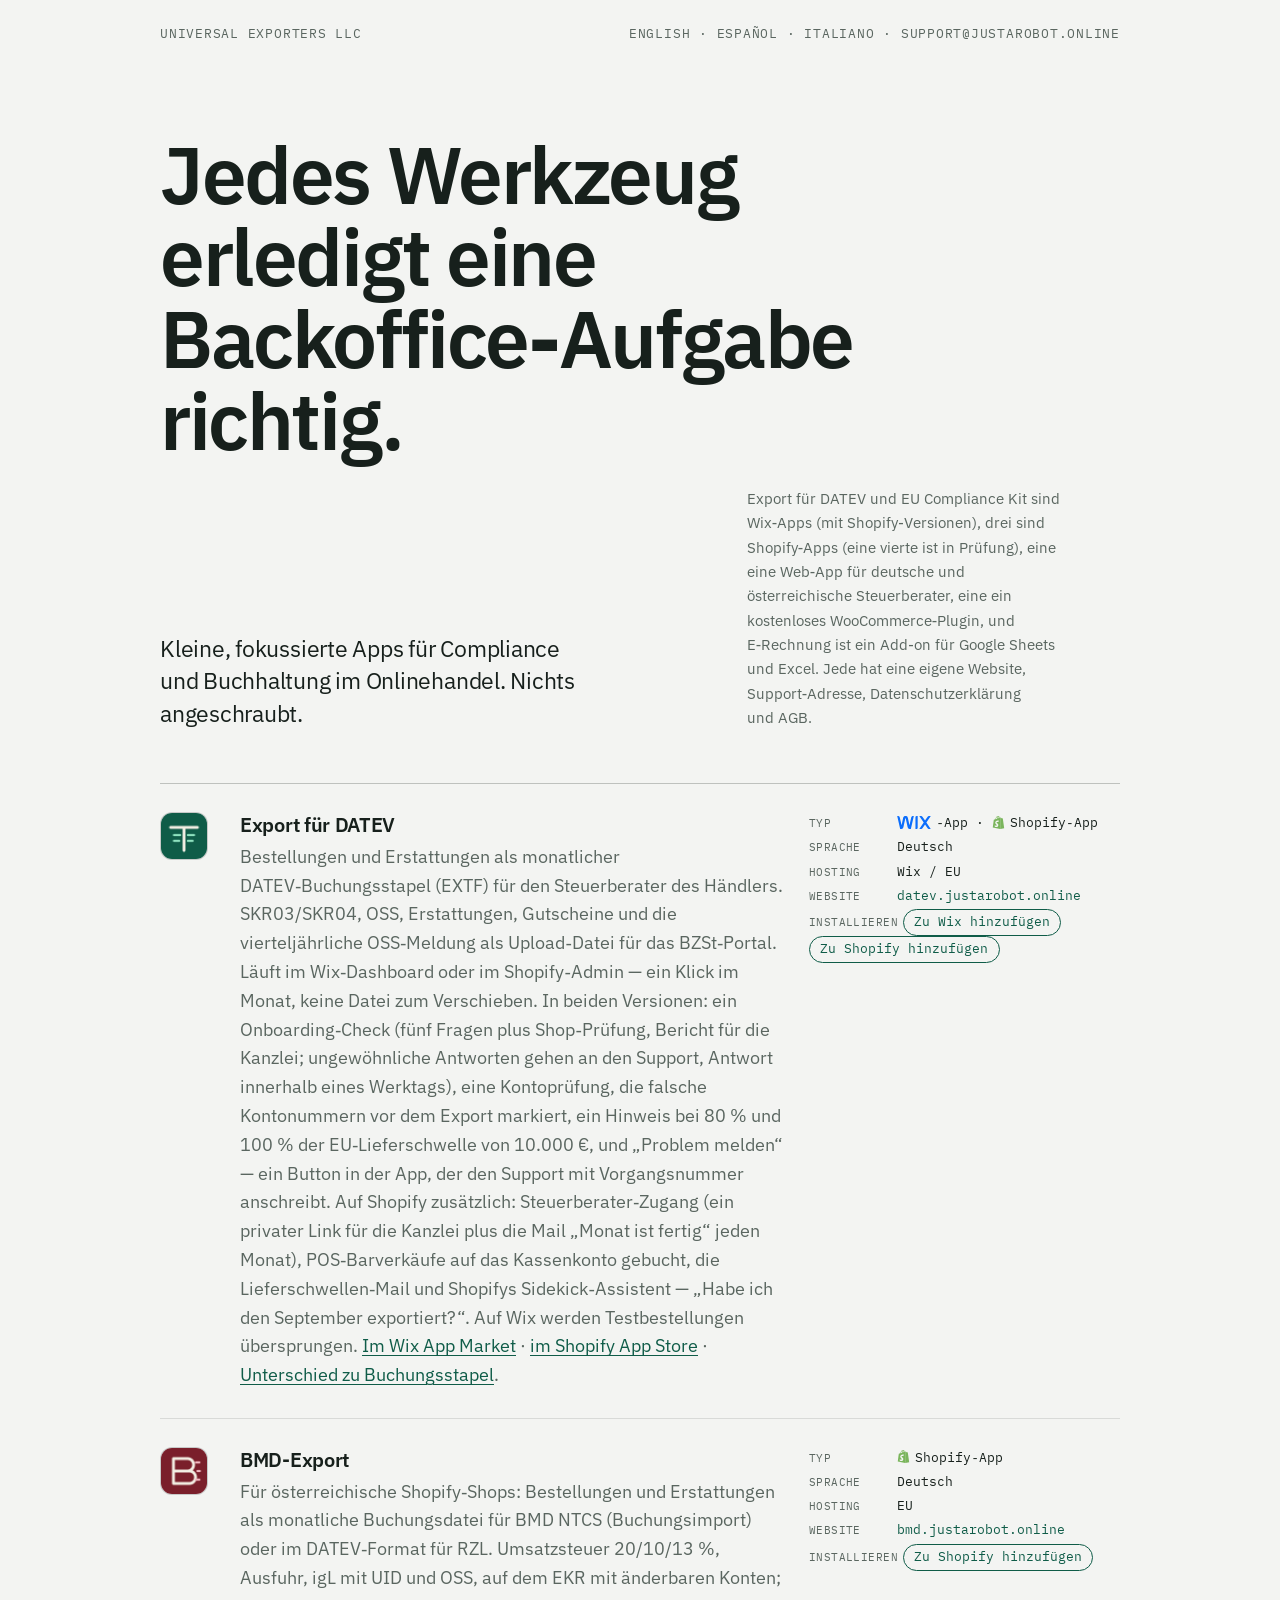
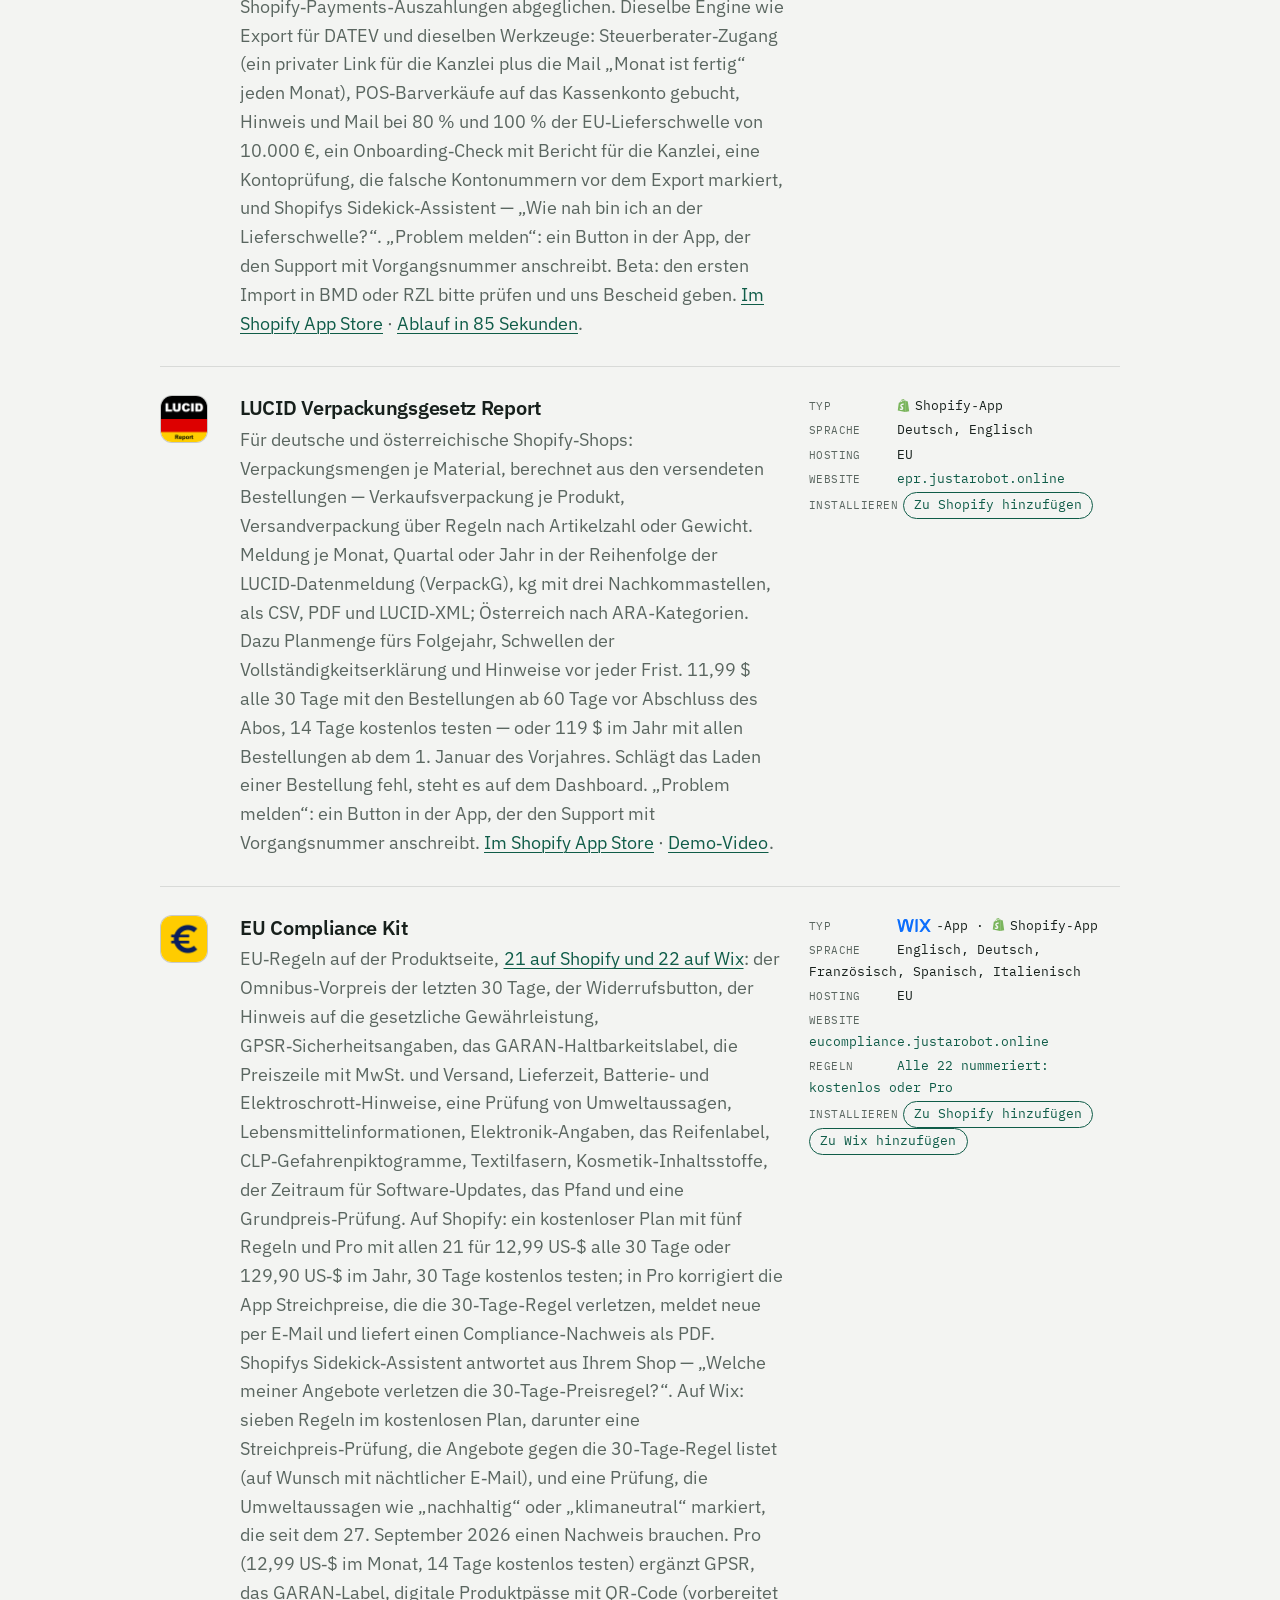
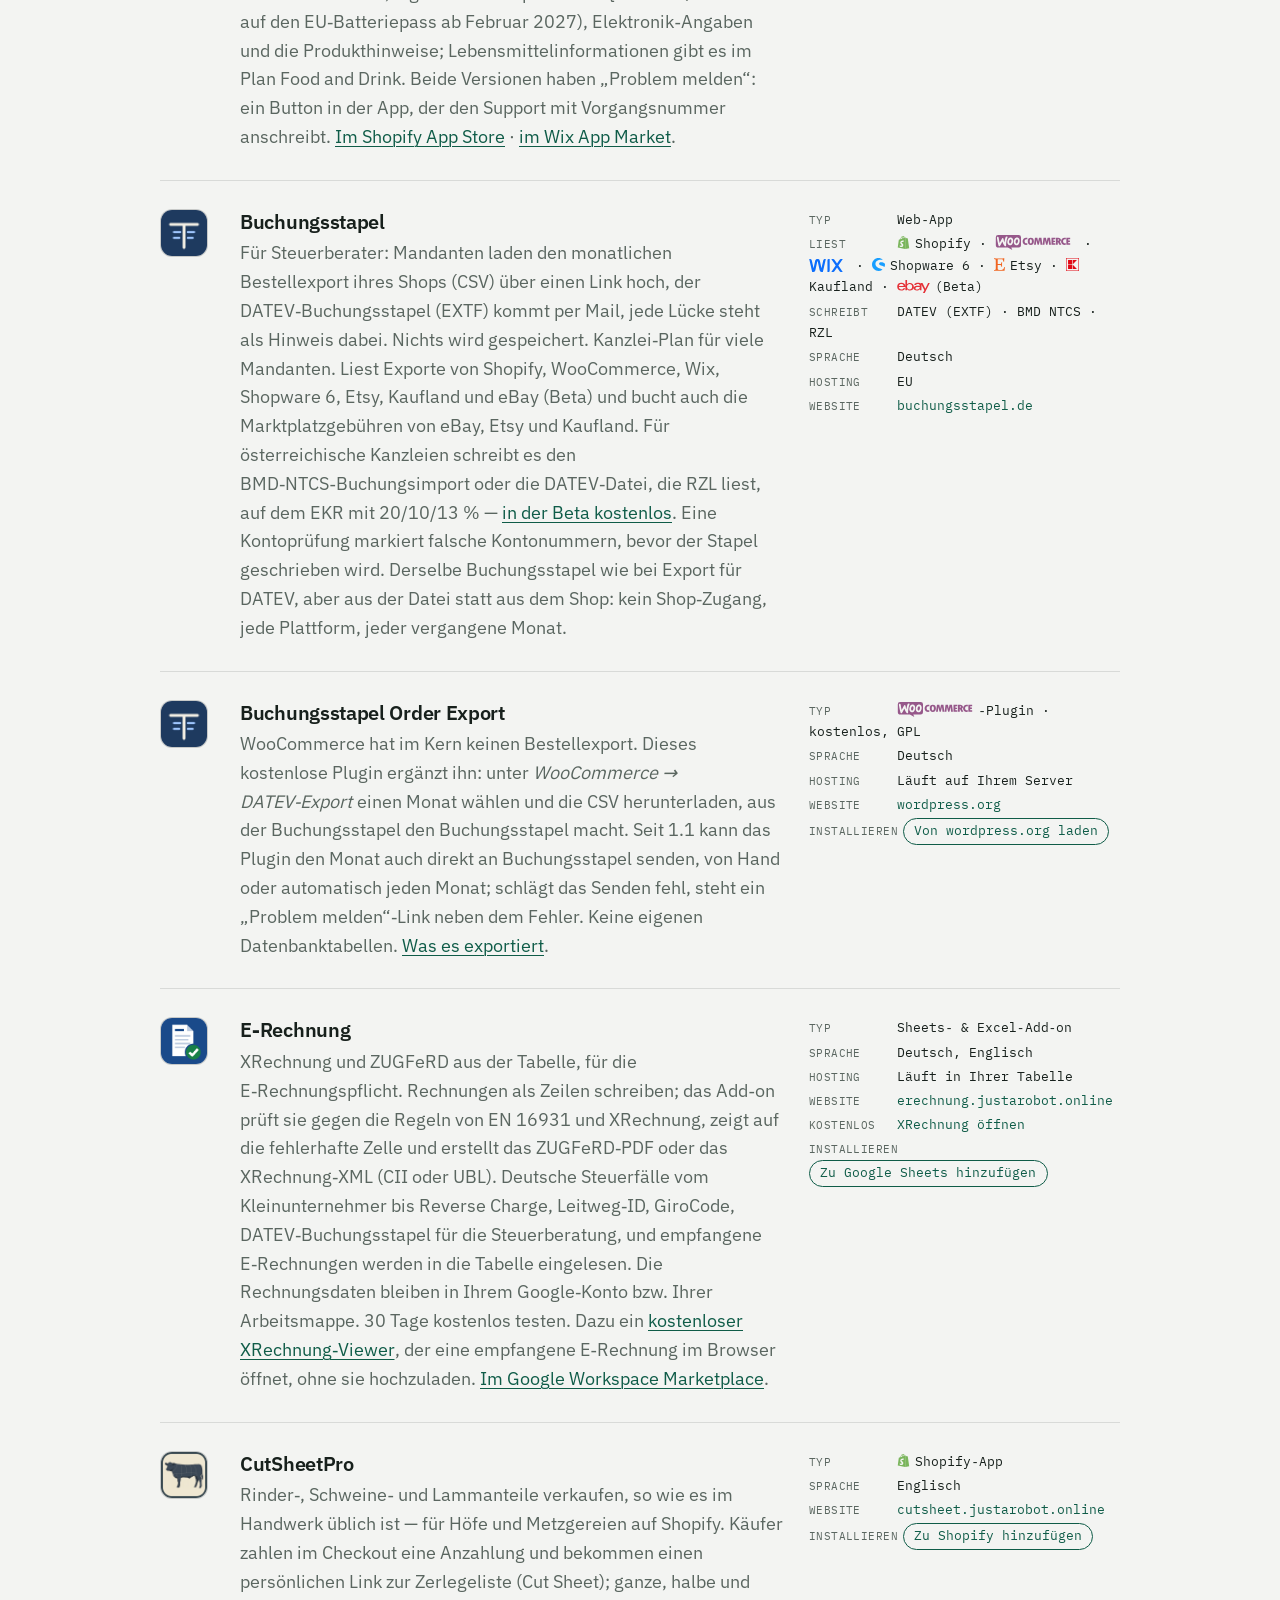
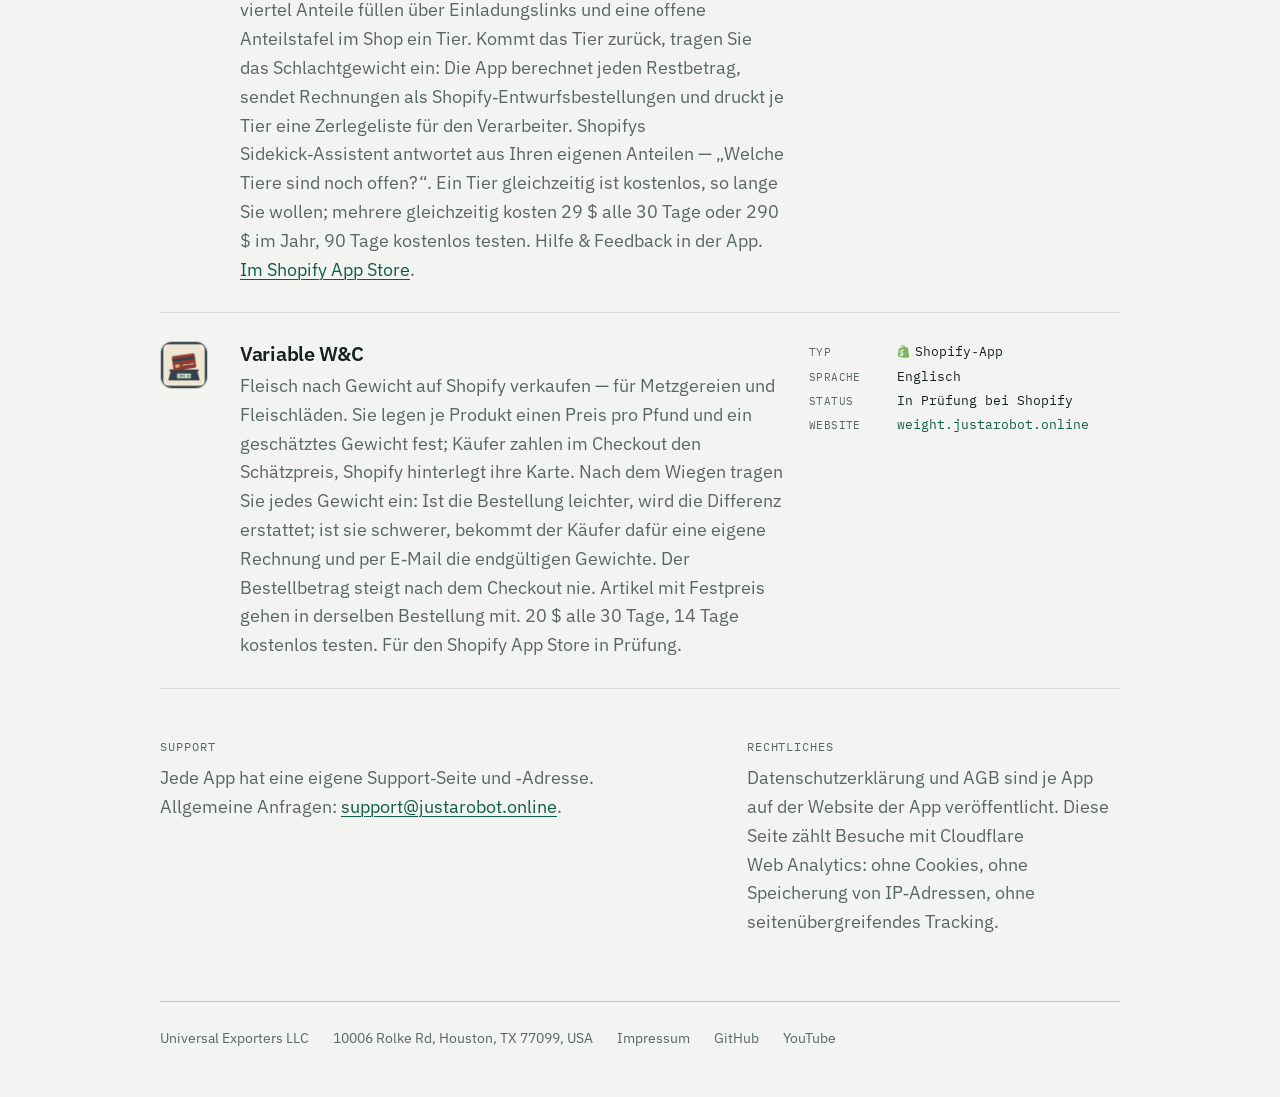
==== commit 5f3d915b: "Impressum (§ 5 DDG), linked from every footer Co-Authored-By: Claude Opus 5.5 <noreply@anthropic.com" ====
--- a/de/index.html
+++ b/de/index.html
@@ -30,8 +30,8 @@
 <meta name="twitter:image" content="https://justarobot.online/og.png">
 <script type="application/ld+json">{"@context":"https://schema.org","@graph":[
 {"@type":"Organization","@id":"https://justarobot.online/#org","name":"Universal Exporters","url":"https://justarobot.online","logo":"https://justarobot.online/datev.png","sameAs":["https://github.com/justarob0x","https://www.youtube.com/@universalexportersllc"],"address":{"@type":"PostalAddress","streetAddress":"10006 Rolke Rd","addressLocality":"Houston","addressRegion":"TX","postalCode":"77099","addressCountry":"US"}},
-{"@type":"SoftwareApplication","name":"Export für DATEV","url":"https://datev.justarobot.online","applicationCategory":"BusinessApplication","operatingSystem":"Web","description":"Shopify- und Wix-Bestellungen und Erstattungen als monatlicher DATEV-Buchungsstapel (EXTF) für den Steuerberater: SKR03/SKR04, OSS, Erstattungen, Gutscheine, die vierteljährliche OSS-Meldung.","author":{"@id":"https://justarobot.online/#org"},"offers":[{"@type":"Offer","name":"Shopify","price":"22.00","priceCurrency":"USD","description":"alle 30 Tage, 14 Tage kostenlos"},{"@type":"Offer","name":"Wix","price":"18.90","priceCurrency":"USD","description":"im Monat, 14 Tage kostenlos"}]},
-{"@type":"SoftwareApplication","name":"BMD-Export","url":"https://bmd.justarobot.online","applicationCategory":"BusinessApplication","operatingSystem":"Web","description":"Shopify-Bestellungen und Erstattungen österreichischer Shops als monatliche Buchungsdatei für BMD NTCS oder im DATEV-Format für RZL: USt 20/10/13 %, OSS, Ausfuhr, igL auf dem EKR.","author":{"@id":"https://justarobot.online/#org"},"offers":{"@type":"Offer","price":"22.00","priceCurrency":"USD","description":"alle 30 Tage, 14 Tage kostenlos"}},
+{"@type":"SoftwareApplication","name":"Export für DATEV","url":"https://datev.justarobot.online","applicationCategory":"BusinessApplication","operatingSystem":"Web","description":"Shopify- und Wix-Bestellungen und Erstattungen als monatlicher DATEV-Buchungsstapel (EXTF) für den Steuerberater: SKR03/SKR04, OSS, Erstattungen, Gutscheine, die vierteljährliche OSS-Meldung.","author":{"@id":"https://justarobot.online/#org"},"offers":[{"@type":"Offer","name":"Shopify","price":"19.00","priceCurrency":"EUR","description":"alle 30 Tage, 14 Tage kostenlos"},{"@type":"Offer","name":"Wix","price":"18.90","priceCurrency":"USD","description":"im Monat, 14 Tage kostenlos"}]},
+{"@type":"SoftwareApplication","name":"BMD-Export","url":"https://bmd.justarobot.online","applicationCategory":"BusinessApplication","operatingSystem":"Web","description":"Shopify-Bestellungen und Erstattungen österreichischer Shops als monatliche Buchungsdatei für BMD NTCS oder im DATEV-Format für RZL: USt 20/10/13 %, OSS, Ausfuhr, igL auf dem EKR.","author":{"@id":"https://justarobot.online/#org"},"offers":{"@type":"Offer","price":"19.00","priceCurrency":"EUR","description":"alle 30 Tage, 14 Tage kostenlos"}},
 {"@type":"SoftwareApplication","name":"LUCID Verpackungsgesetz Report","url":"https://epr.justarobot.online","applicationCategory":"BusinessApplication","operatingSystem":"Web","description":"Verpackungsmengen je Material aus den versendeten Shopify-Bestellungen, je Monat, Quartal oder Jahr in der Reihenfolge der LUCID-Datenmeldung (VerpackG) und nach ARA-Kategorien für Österreich.","author":{"@id":"https://justarobot.online/#org"},"offers":[{"@type":"Offer","name":"Monatlich","price":"11.99","priceCurrency":"USD","description":"alle 30 Tage, 14 Tage kostenlos"},{"@type":"Offer","name":"Jährlich","price":"119.00","priceCurrency":"USD","description":"im Jahr, mit allen Bestellungen ab dem 1. Januar des Vorjahres"}]},
 {"@type":"SoftwareApplication","name":"EU Compliance Kit","url":"https://eucompliance.justarobot.online","applicationCategory":"BusinessApplication","operatingSystem":"Web","description":"EU-Regeln auf Shopify- (21) und Wix-Produktseiten (22): Omnibus-Vorpreis der letzten 30 Tage, Widerrufsbutton, Gewährleistungshinweis, GPSR-Sicherheitsangaben, GARAN-Label, Preiszeile mit MwSt. und Versand, Lieferzeit, Batterie- und Elektroschrott-Hinweise, Prüfung von Umweltaussagen, Lebensmittelinformationen, Energie- und Reifenlabel, CLP-Gefahrenpiktogramme, Textilfasern, Kosmetik-Inhaltsstoffe, Nahrungsergänzungsmittel, Zeitraum für Software-Updates, Pfand, Grundpreis-Prüfung, Widerrufsausschlüsse, gebrauchte Waren, digitale Produktpässe.","author":{"@id":"https://justarobot.online/#org"},"offers":[{"@type":"Offer","name":"Shopify Free","price":"0","priceCurrency":"USD"},{"@type":"Offer","name":"Shopify Pro","price":"12.99","priceCurrency":"USD","description":"alle 30 Tage oder 129,90 $ im Jahr, 30 Tage kostenlos"},{"@type":"Offer","name":"Wix Free","price":"0","priceCurrency":"USD"},{"@type":"Offer","name":"Wix Pro","price":"12.99","priceCurrency":"USD","description":"im Monat, 15 % Rabatt jährlich, 14 Tage kostenlos"},{"@type":"Offer","name":"Wix Food and Drink","price":"9.99","priceCurrency":"USD","description":"im Monat, Lebensmittelinformationen"},{"@type":"Offer","name":"Wix Pro + Food and Drink","price":"19.99","priceCurrency":"USD","description":"im Monat, Pro und Lebensmittelinformationen"}]},
 {"@type":"SoftwareApplication","name":"Buchungsstapel","url":"https://buchungsstapel.de","applicationCategory":"BusinessApplication","operatingSystem":"Web","description":"Web-App für deutsche und österreichische Steuerberater: aus dem monatlichen Bestellexport des Mandanten (CSV) wird der DATEV-Buchungsstapel (EXTF), der BMD-NTCS-Import oder die RZL-Datei. Liest Exporte von Shopify, WooCommerce, Wix, Shopware 6, Etsy, Kaufland und eBay.","author":{"@id":"https://justarobot.online/#org"},"offers":{"@type":"Offer","price":"19.00","priceCurrency":"EUR","description":"je Mandant alle 30 Tage oder 149 € im Jahr"}},
@@ -211,6 +211,7 @@
   <footer class="plate">
     <span>Universal Exporters LLC</span>
     <span>10006 Rolke Rd, Houston, TX 77099, USA</span>
+    <a href="/impressum">Impressum</a>
     <a href="https://github.com/justarob0x" target="_blank" rel="noopener">GitHub</a>
     <a href="https://www.youtube.com/@universalexportersllc" target="_blank" rel="noopener">YouTube</a>
   </footer>
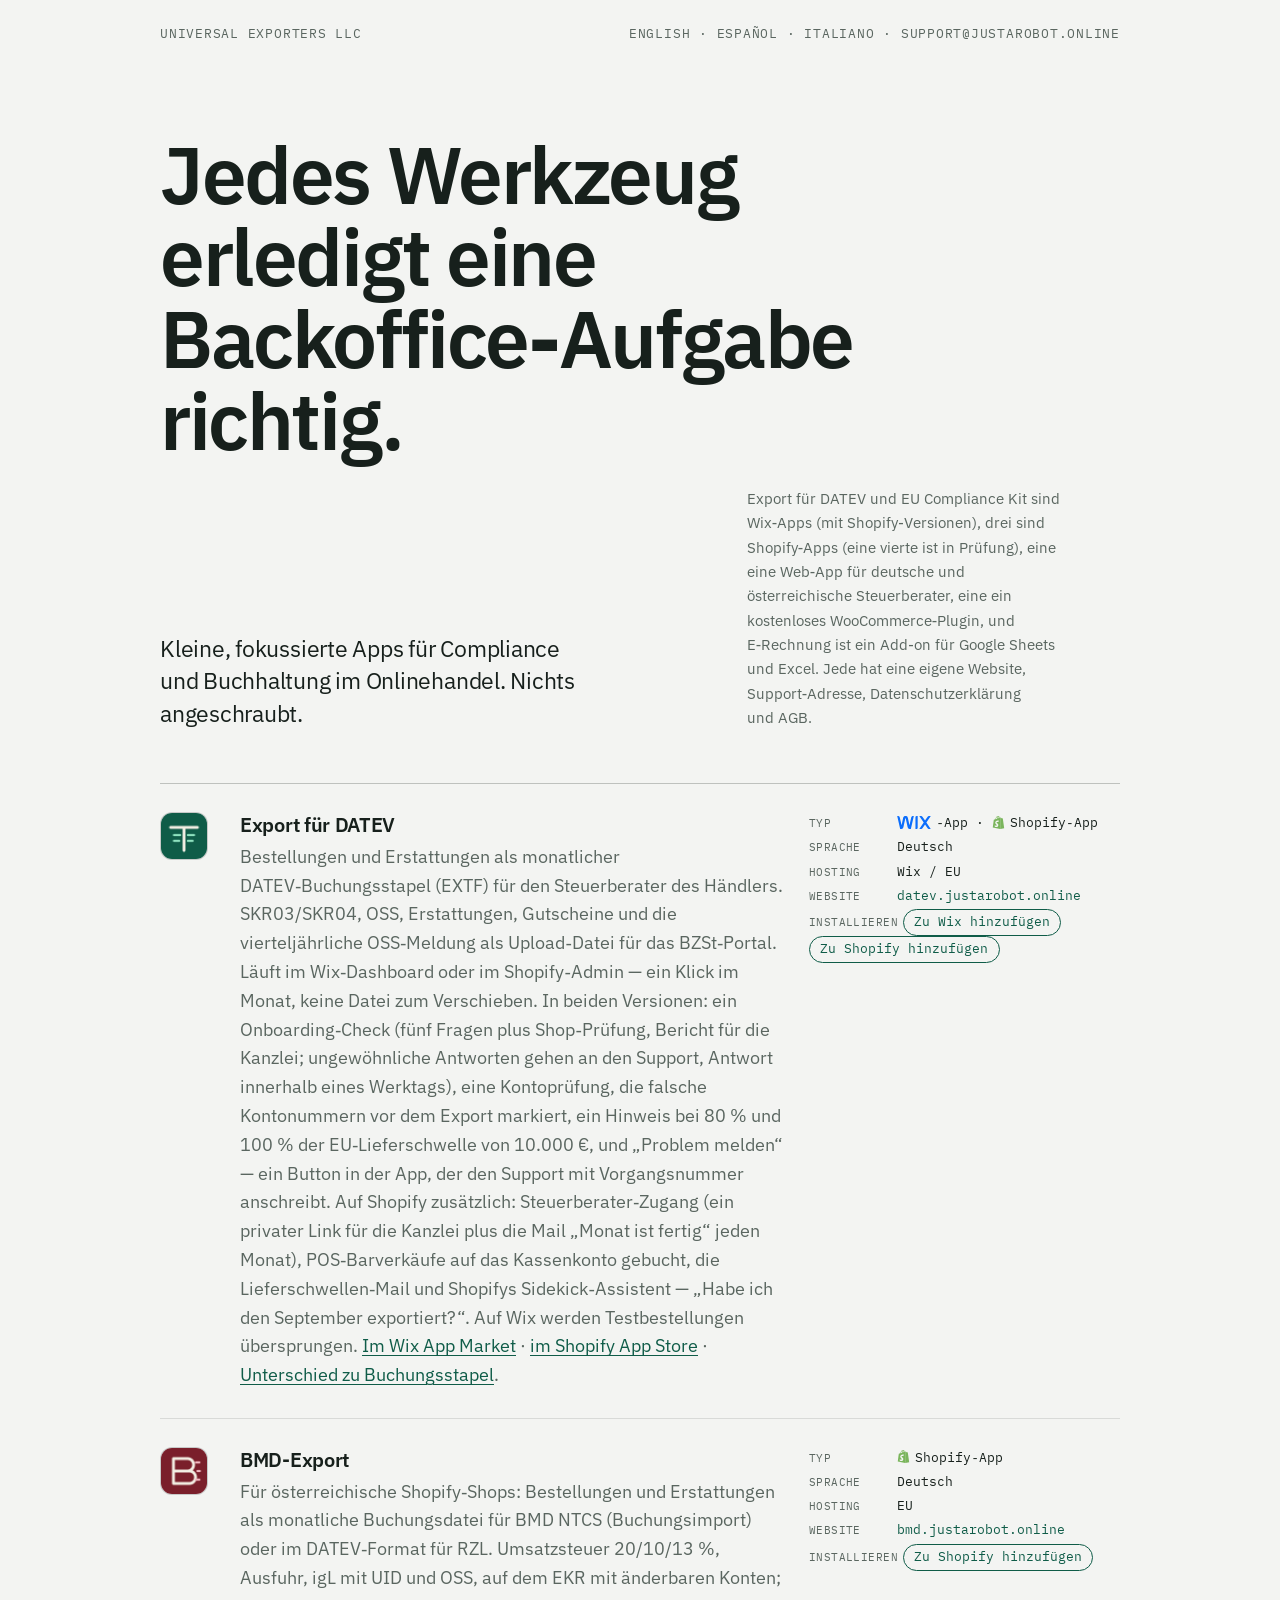
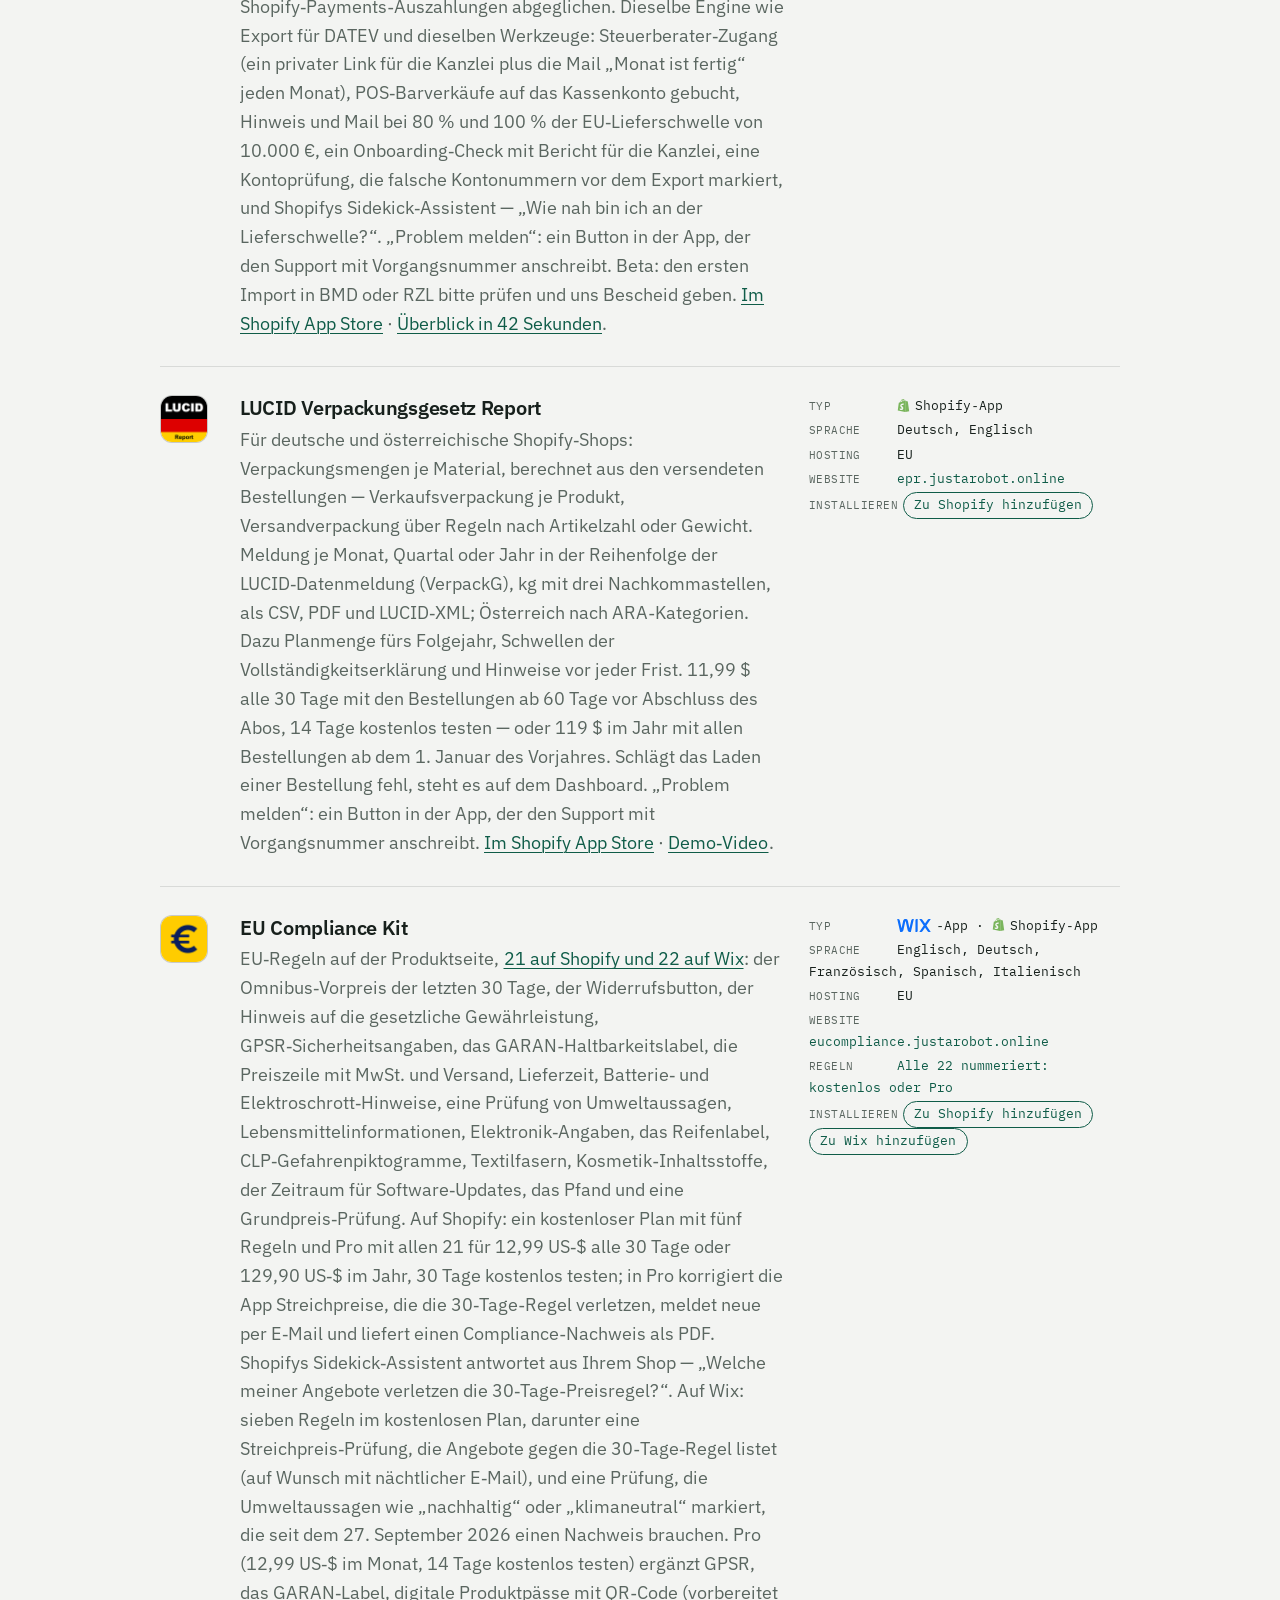
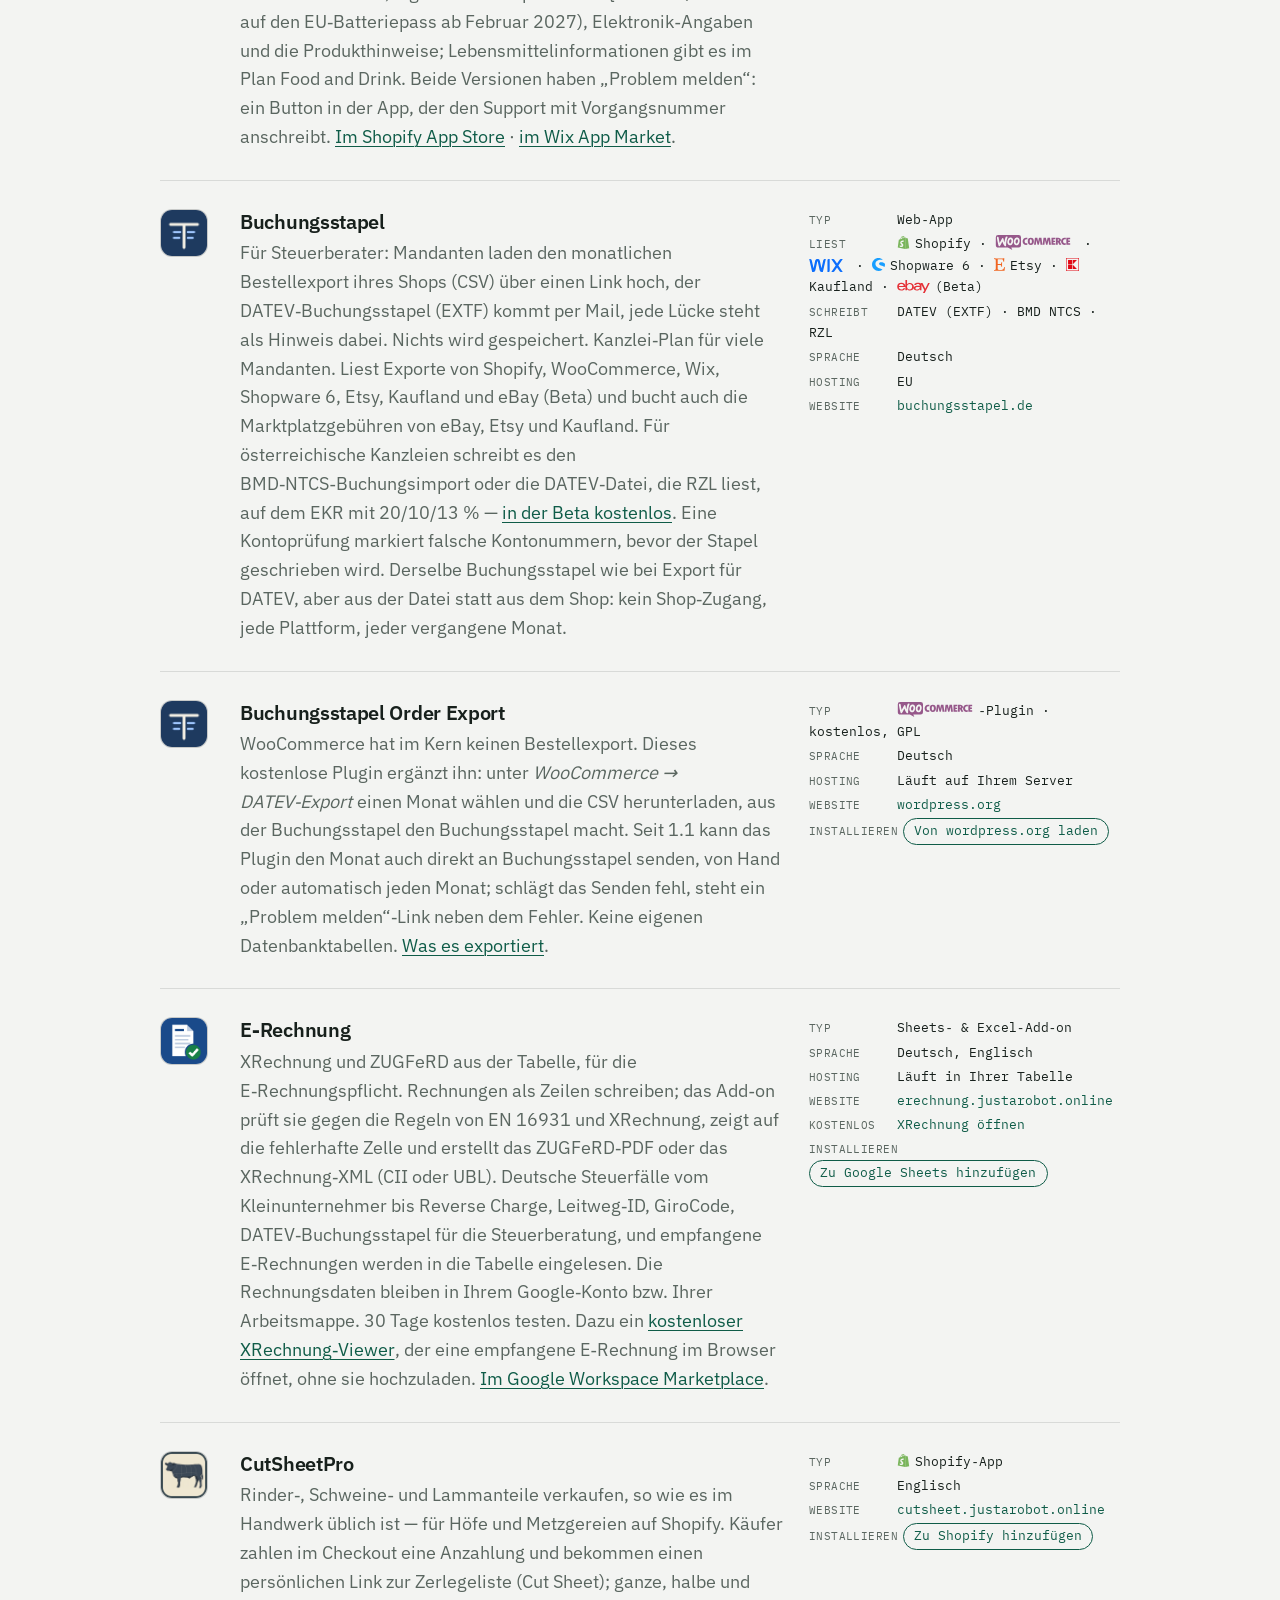
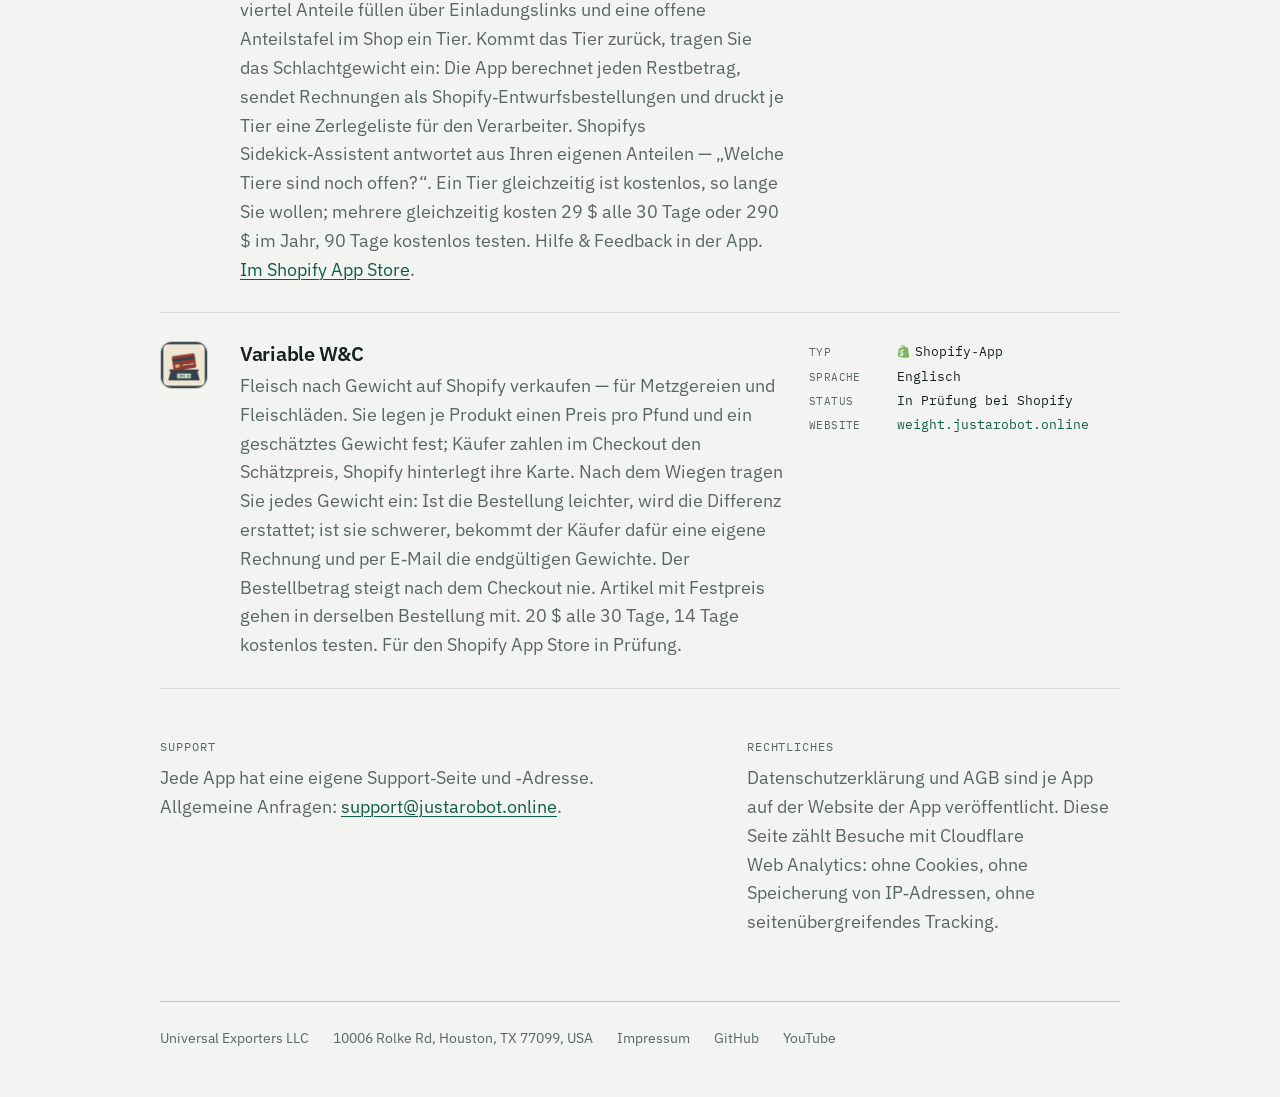
==== commit c7fcbec6: "BMD-Export: link the new 42-second overview video Co-Authored-By: Claude Opus 5.5 <noreply@anthropic" ====
--- a/de/index.html
+++ b/de/index.html
@@ -78,7 +78,7 @@
         <img class="tool__icon" src="/bmd.png" alt="" width="48" height="48">
         <div>
           <h2><a href="https://bmd.justarobot.online" target="_blank" rel="noopener">BMD-Export</a></h2>
-          <p>Für österreichische Shopify‑Shops: Bestellungen und Erstattungen als monatliche Buchungsdatei für BMD NTCS (Buchungsimport) oder im DATEV‑Format für RZL. Umsatzsteuer 20/10/13 %, Ausfuhr, igL mit UID und OSS, auf dem EKR mit änderbaren Konten; Shopify‑Payments‑Auszahlungen abgeglichen. Dieselbe Engine wie Export für DATEV und dieselben Werkzeuge: Steuerberater‑Zugang (ein privater Link für die Kanzlei plus die Mail „Monat ist fertig“ jeden Monat), POS‑Barverkäufe auf das Kassenkonto gebucht, Hinweis und Mail bei 80 % und 100 % der EU‑Lieferschwelle von 10.000 €, ein Onboarding‑Check mit Bericht für die Kanzlei, eine Kontoprüfung, die falsche Kontonummern vor dem Export markiert, und Shopifys Sidekick‑Assistent — „Wie nah bin ich an der Lieferschwelle?“. „Problem melden“: ein Button in der App, der den Support mit Vorgangsnummer anschreibt. Beta: den ersten Import in BMD oder RZL bitte prüfen und uns Bescheid geben. <a href="https://apps.shopify.com/bmd-export-2" target="_blank" rel="noopener">Im Shopify App Store</a> · <a href="https://youtu.be/FppHEJGvU10" target="_blank" rel="noopener">Ablauf in 85 Sekunden</a>.</p>
+          <p>Für österreichische Shopify‑Shops: Bestellungen und Erstattungen als monatliche Buchungsdatei für BMD NTCS (Buchungsimport) oder im DATEV‑Format für RZL. Umsatzsteuer 20/10/13 %, Ausfuhr, igL mit UID und OSS, auf dem EKR mit änderbaren Konten; Shopify‑Payments‑Auszahlungen abgeglichen. Dieselbe Engine wie Export für DATEV und dieselben Werkzeuge: Steuerberater‑Zugang (ein privater Link für die Kanzlei plus die Mail „Monat ist fertig“ jeden Monat), POS‑Barverkäufe auf das Kassenkonto gebucht, Hinweis und Mail bei 80 % und 100 % der EU‑Lieferschwelle von 10.000 €, ein Onboarding‑Check mit Bericht für die Kanzlei, eine Kontoprüfung, die falsche Kontonummern vor dem Export markiert, und Shopifys Sidekick‑Assistent — „Wie nah bin ich an der Lieferschwelle?“. „Problem melden“: ein Button in der App, der den Support mit Vorgangsnummer anschreibt. Beta: den ersten Import in BMD oder RZL bitte prüfen und uns Bescheid geben. <a href="https://apps.shopify.com/bmd-export-2" target="_blank" rel="noopener">Im Shopify App Store</a> · <a href="https://youtu.be/MVgzaT7ezV4" target="_blank" rel="noopener">Überblick in 42 Sekunden</a>.</p>
         </div>
         <div class="tool__meta">
           <span><span class="k">Typ</span><b><svg class="brand" aria-hidden="true"><use href="#shopify"/></svg>Shopify‑App</b></span>
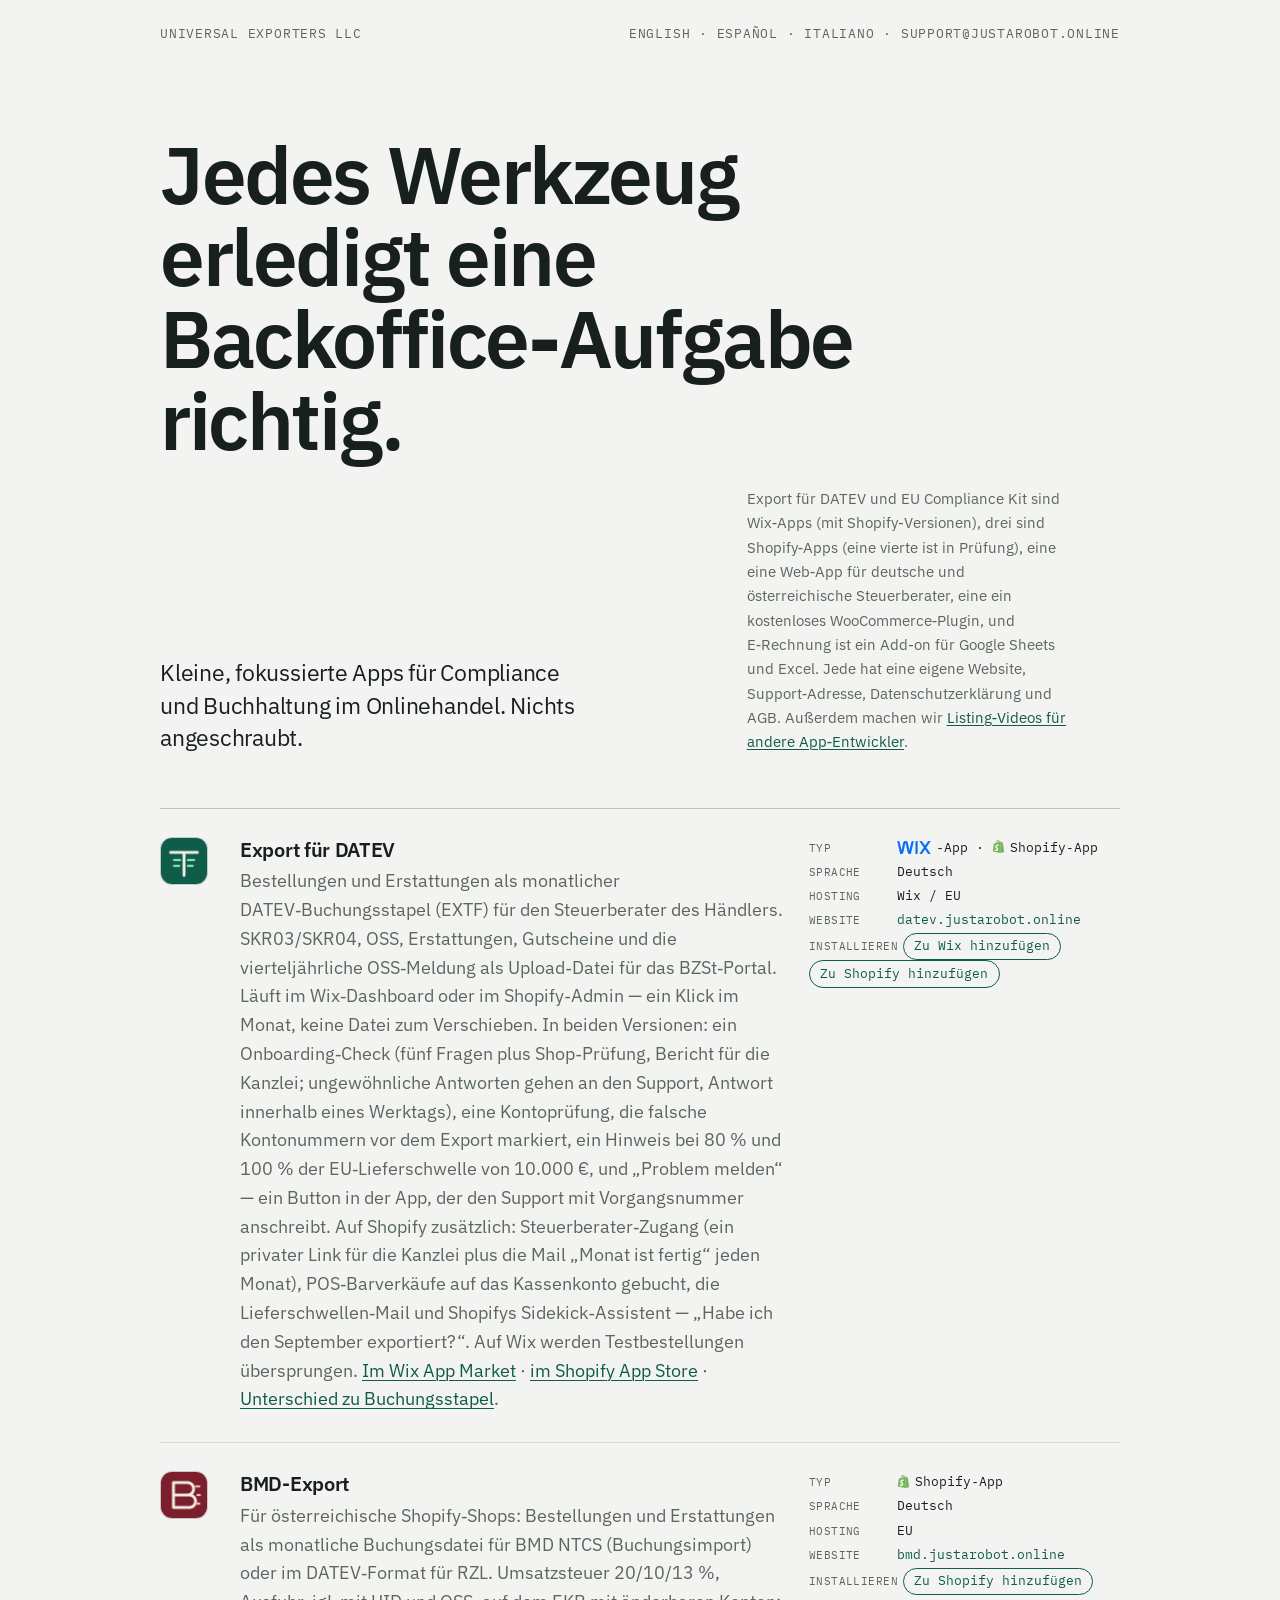
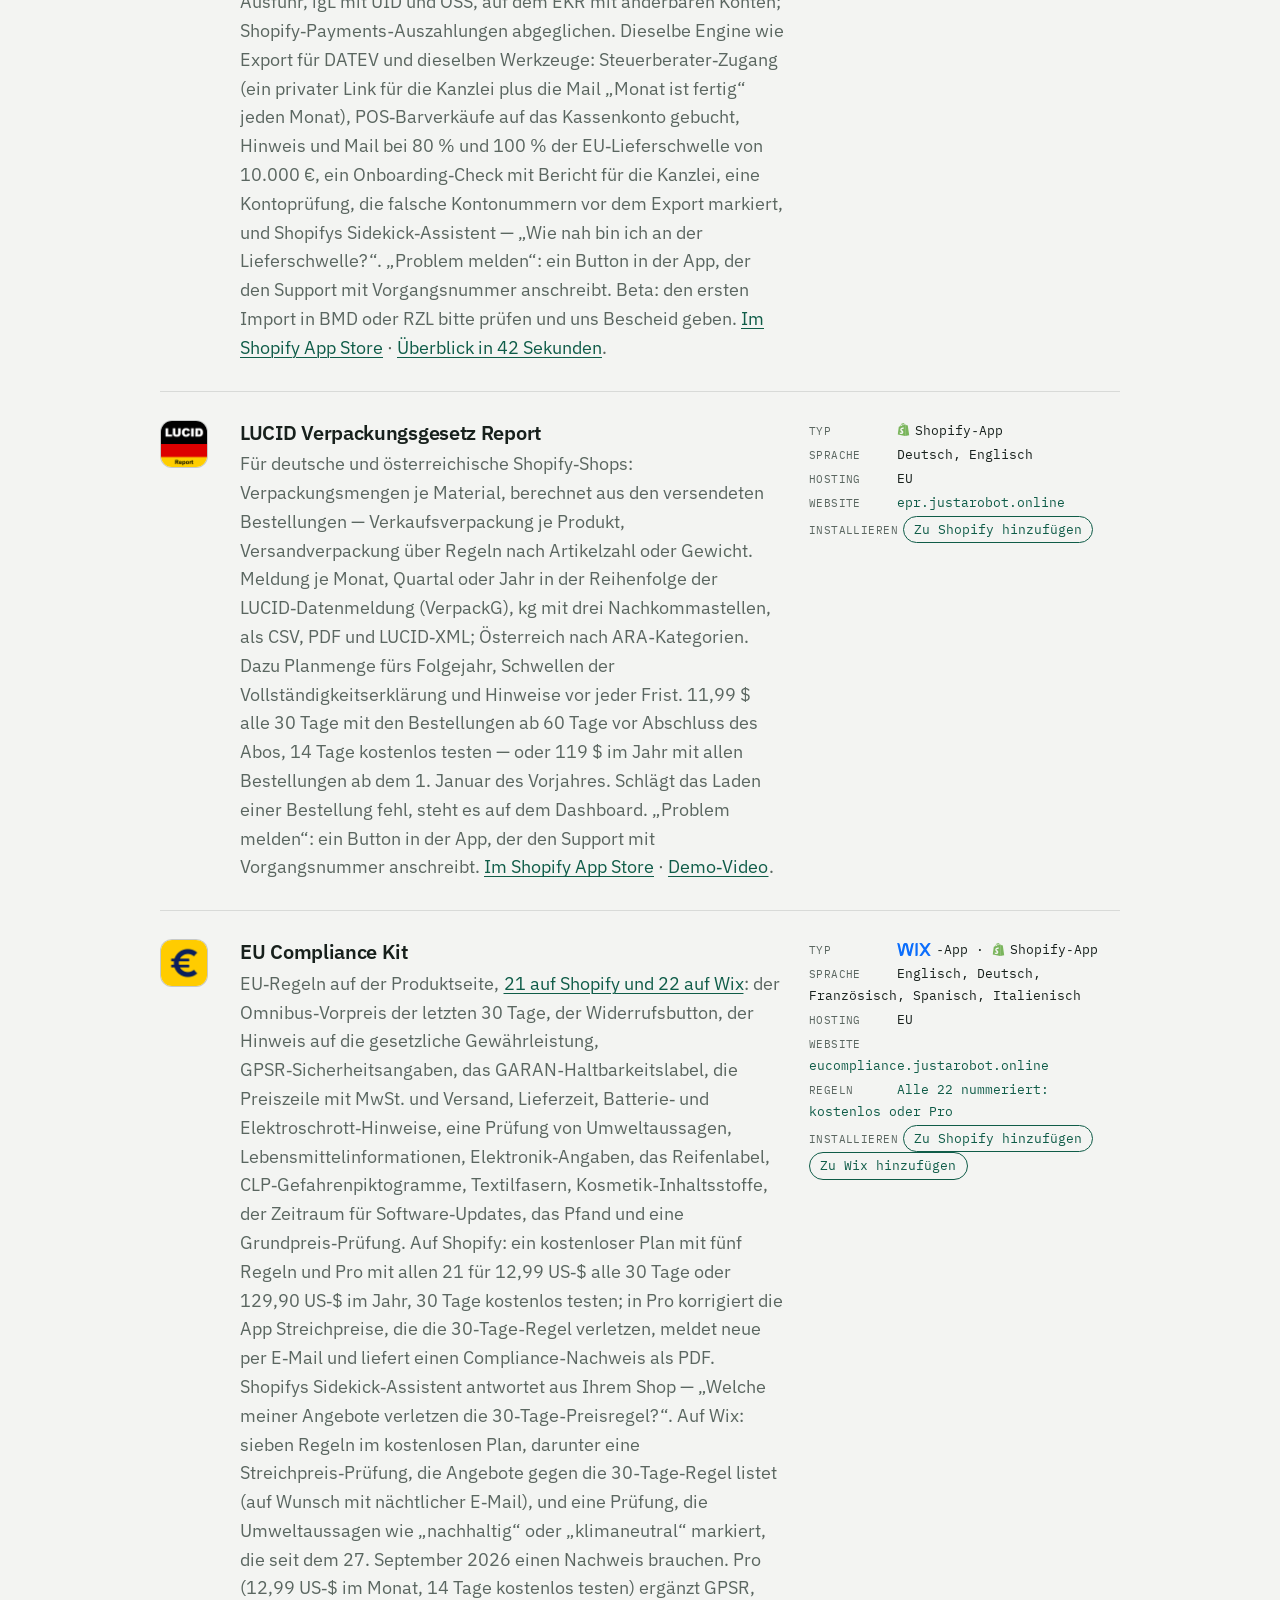
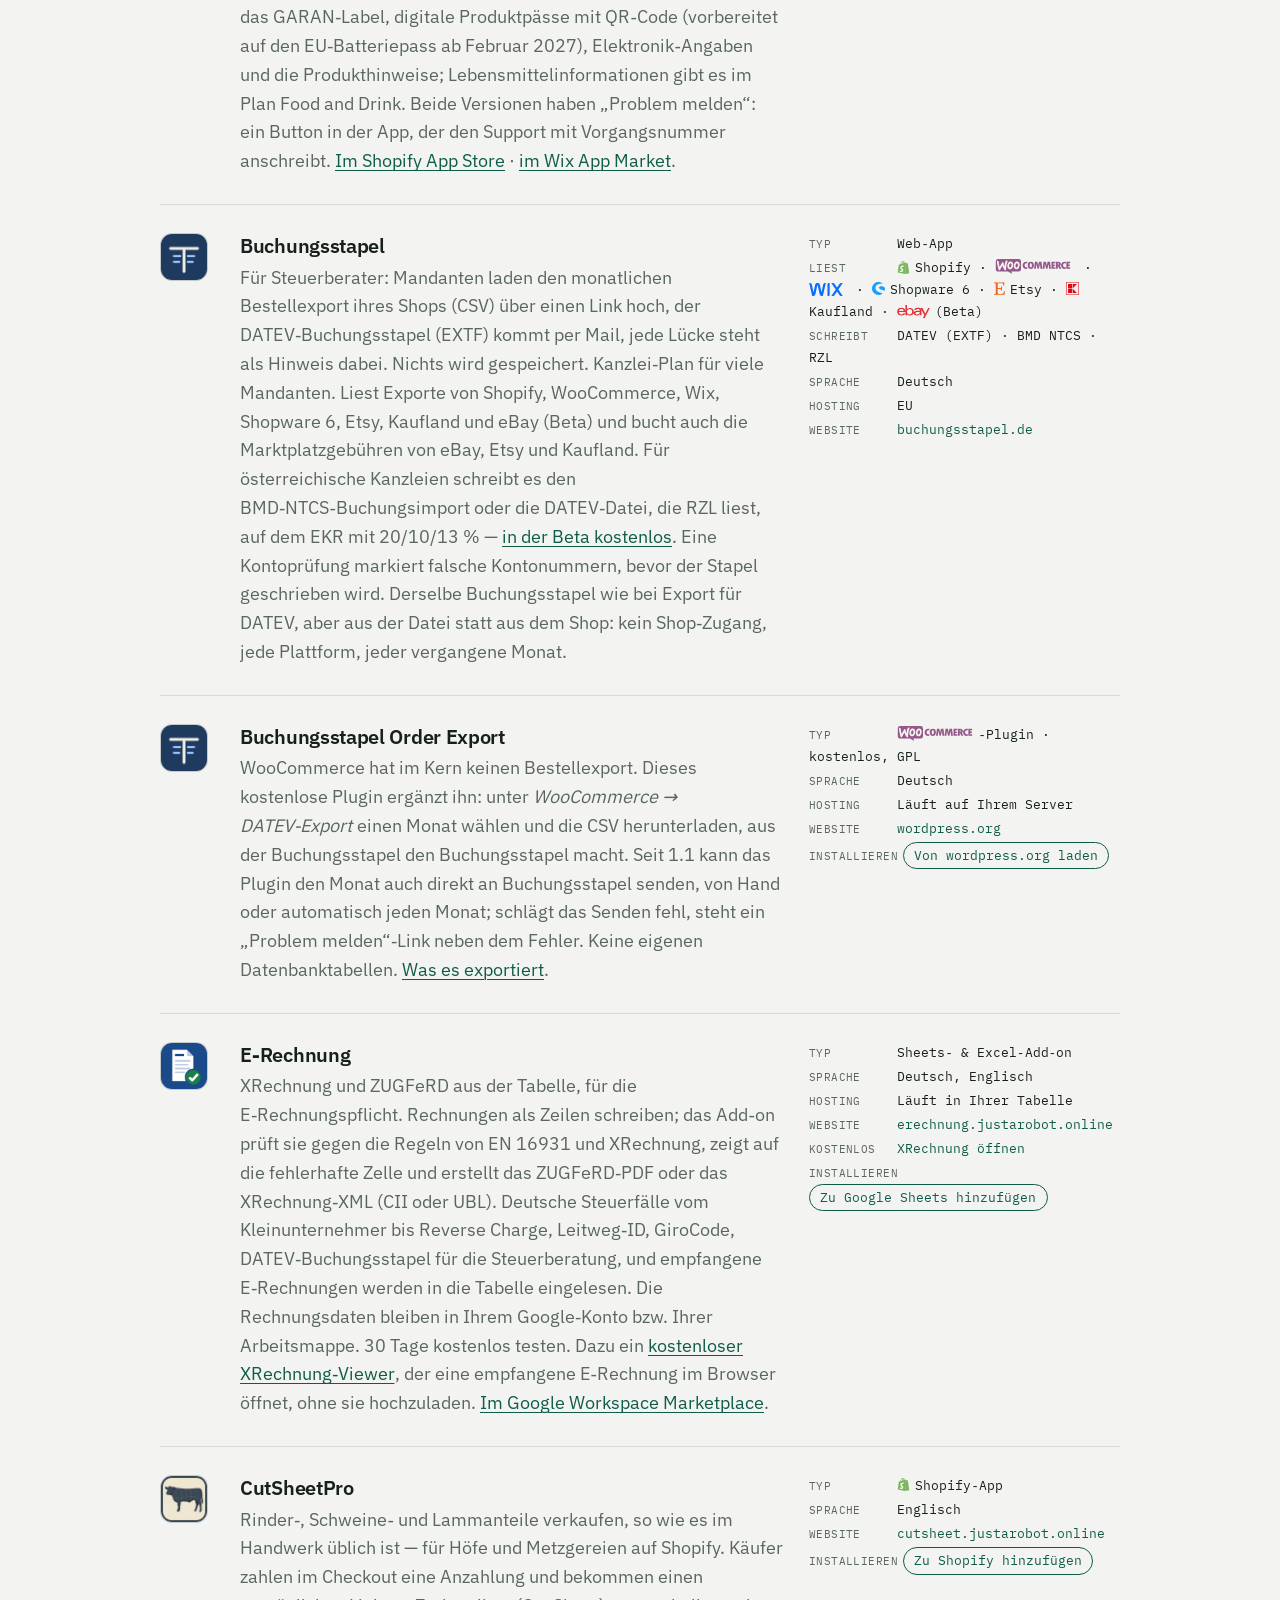
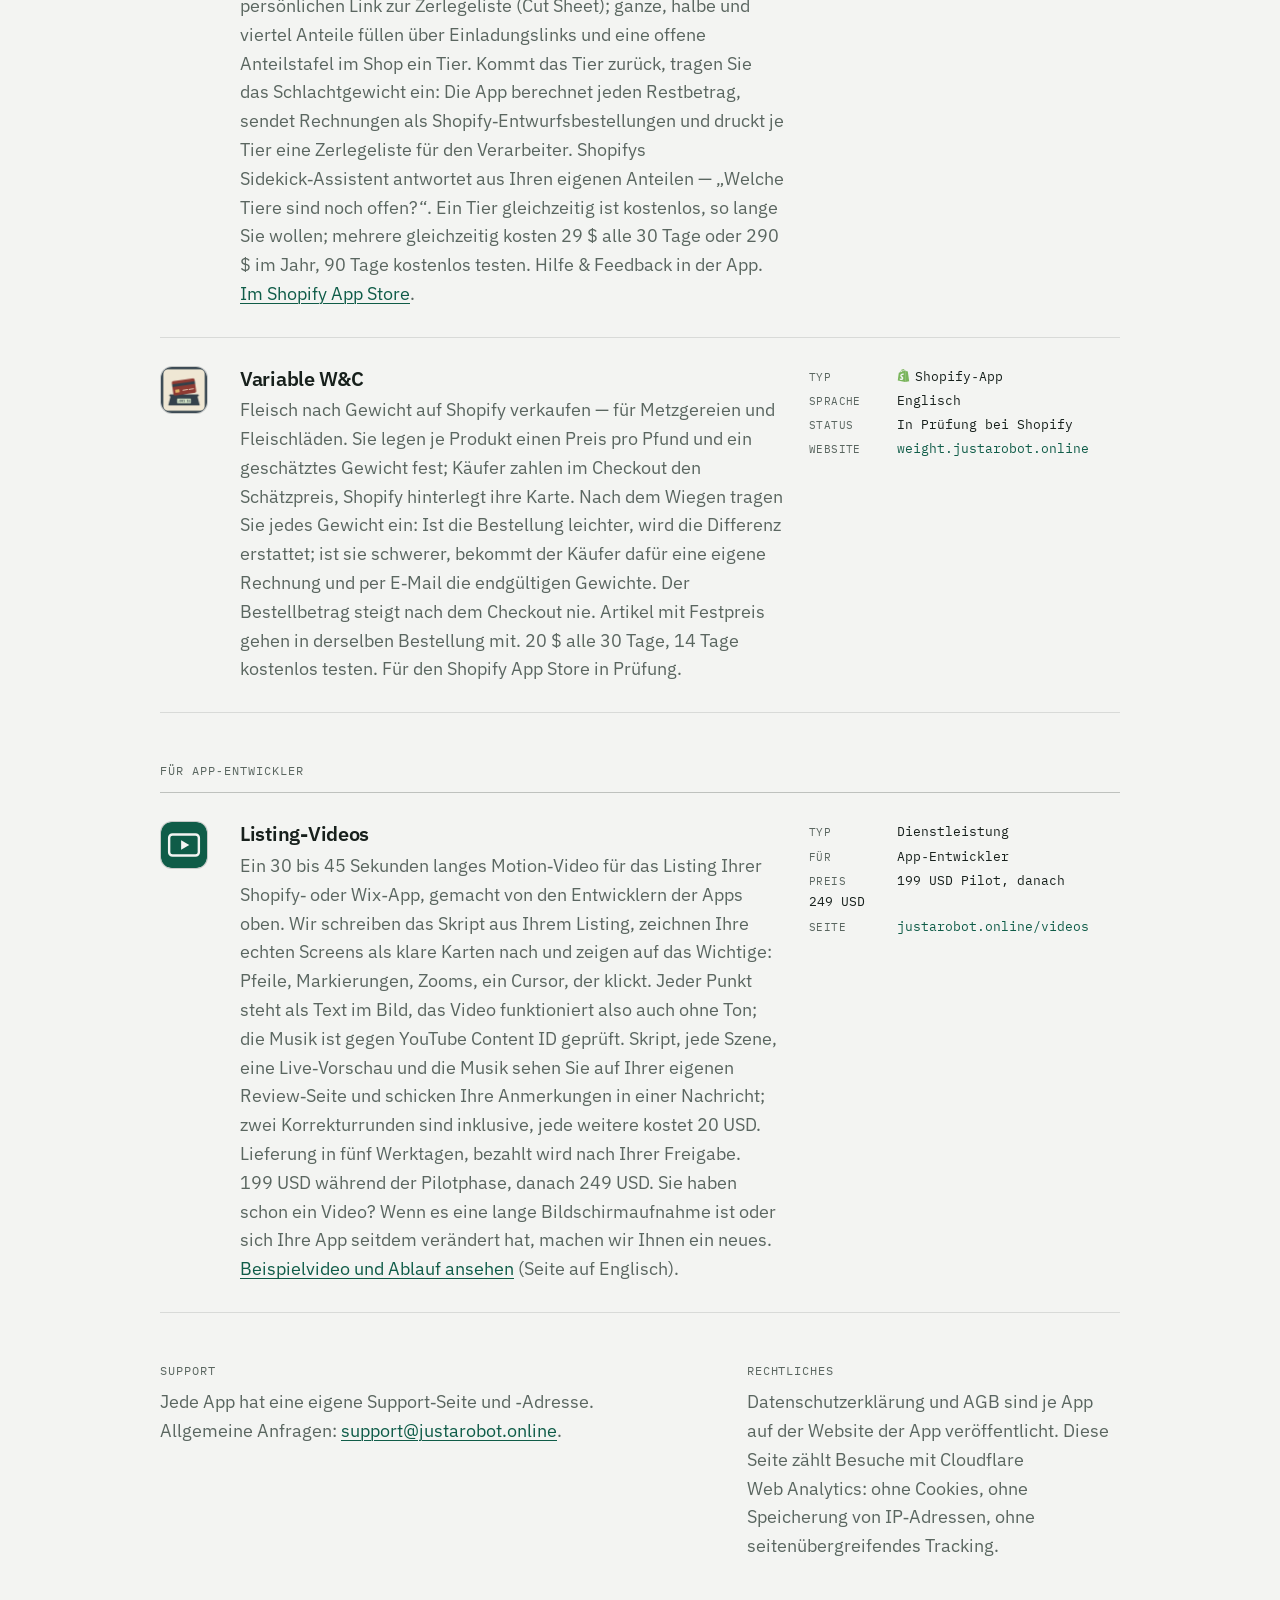
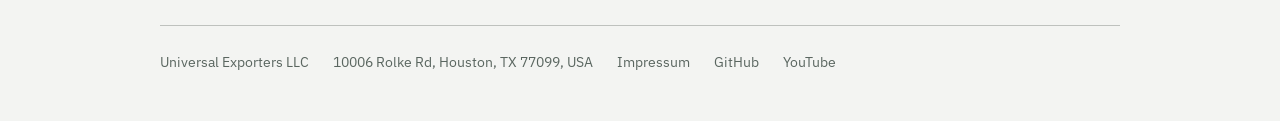
==== commit 2f4e106c: "Listing videos on the DE/ES/IT homepages; 'already have a video?' line and FAQ Co-Authored-By: Claud" ====
--- a/de/index.html
+++ b/de/index.html
@@ -4,7 +4,7 @@
 <meta charset="utf-8">
 <meta name="viewport" content="width=device-width, initial-scale=1">
 <title>DATEV-Export, EU-Compliance &amp; LUCID-Apps für Shopify, Wix</title>
-<meta name="description" content="DATEV-Export für Shopify und Wix, EU-Compliance (Omnibus, GPSR), LUCID-Verpackungsgesetz-Meldungen, BMD-Export, XRechnung und Cut Sheets für Höfe.">
+<meta name="description" content="DATEV-Export für Shopify und Wix, EU-Compliance (Omnibus, GPSR), LUCID-Verpackungsgesetz-Meldungen, BMD-Export, XRechnung, Cut Sheets für Höfe und Listing-Videos für App-Entwickler.">
 <link rel="icon" href="/datev.png">
 <link rel="canonical" href="https://justarobot.online/de/">
 <link rel="alternate" hreflang="en" href="https://justarobot.online/">
@@ -19,14 +19,14 @@
 <meta property="og:locale:alternate" content="es_ES">
 <meta property="og:locale:alternate" content="it_IT">
 <meta property="og:title" content="DATEV-Export, EU-Compliance &amp; LUCID-Apps für Shopify, Wix">
-<meta property="og:description" content="DATEV-Export für Shopify und Wix, EU-Compliance (Omnibus, GPSR), LUCID-Verpackungsgesetz-Meldungen, BMD-Export, XRechnung und Cut Sheets für Höfe.">
+<meta property="og:description" content="DATEV-Export für Shopify und Wix, EU-Compliance (Omnibus, GPSR), LUCID-Verpackungsgesetz-Meldungen, BMD-Export, XRechnung, Cut Sheets für Höfe und Listing-Videos für App-Entwickler.">
 <meta property="og:url" content="https://justarobot.online/de/">
 <meta property="og:image" content="https://justarobot.online/og.png">
 <meta property="og:image:width" content="1200">
 <meta property="og:image:height" content="630">
 <meta name="twitter:card" content="summary_large_image">
 <meta name="twitter:title" content="DATEV-Export, EU-Compliance &amp; LUCID-Apps für Shopify, Wix">
-<meta name="twitter:description" content="DATEV-Export für Shopify und Wix, EU-Compliance (Omnibus, GPSR), LUCID-Verpackungsgesetz-Meldungen, BMD-Export, XRechnung und Cut Sheets für Höfe.">
+<meta name="twitter:description" content="DATEV-Export für Shopify und Wix, EU-Compliance (Omnibus, GPSR), LUCID-Verpackungsgesetz-Meldungen, BMD-Export, XRechnung, Cut Sheets für Höfe und Listing-Videos für App-Entwickler.">
 <meta name="twitter:image" content="https://justarobot.online/og.png">
 <script type="application/ld+json">{"@context":"https://schema.org","@graph":[
 {"@type":"Organization","@id":"https://justarobot.online/#org","name":"Universal Exporters","url":"https://justarobot.online","logo":"https://justarobot.online/datev.png","sameAs":["https://github.com/justarob0x","https://www.youtube.com/@universalexportersllc"],"address":{"@type":"PostalAddress","streetAddress":"10006 Rolke Rd","addressLocality":"Houston","addressRegion":"TX","postalCode":"77099","addressCountry":"US"}},
@@ -37,7 +37,8 @@
 {"@type":"SoftwareApplication","name":"Buchungsstapel","url":"https://buchungsstapel.de","applicationCategory":"BusinessApplication","operatingSystem":"Web","description":"Web-App für deutsche und österreichische Steuerberater: aus dem monatlichen Bestellexport des Mandanten (CSV) wird der DATEV-Buchungsstapel (EXTF), der BMD-NTCS-Import oder die RZL-Datei. Liest Exporte von Shopify, WooCommerce, Wix, Shopware 6, Etsy, Kaufland und eBay.","author":{"@id":"https://justarobot.online/#org"},"offers":{"@type":"Offer","price":"19.00","priceCurrency":"EUR","description":"je Mandant alle 30 Tage oder 149 € im Jahr"}},
 {"@type":"SoftwareApplication","name":"Buchungsstapel Order Export for WooCommerce","url":"https://wordpress.org/plugins/buchungsstapel-order-export-for-woocommerce/","applicationCategory":"BusinessApplication","operatingSystem":"Web","description":"Kostenloses WooCommerce-Plugin, das einen Monat Bestellungen als die CSV exportiert, aus der Buchungsstapel den DATEV-Buchungsstapel macht.","author":{"@id":"https://justarobot.online/#org"},"offers":{"@type":"Offer","price":"0","priceCurrency":"EUR"}},
 {"@type":"SoftwareApplication","name":"E-Rechnung","url":"https://erechnung.justarobot.online","applicationCategory":"BusinessApplication","operatingSystem":"Web","description":"XRechnung und ZUGFeRD aus Google Sheets oder Excel, geprüft gegen EN 16931, mit DATEV-Buchungsstapel und kostenlosem XRechnung-Viewer.","author":{"@id":"https://justarobot.online/#org"},"offers":{"@type":"Offer","price":"2.99","priceCurrency":"EUR","description":"im Monat oder 29 € im Jahr, 30 Tage kostenlos"}},
-{"@type":"SoftwareApplication","name":"CutSheetPro","url":"https://cutsheet.justarobot.online","applicationCategory":"BusinessApplication","operatingSystem":"Web","description":"Shopify-App für Höfe und Metzgereien, die Rinder-, Schweine- und Lammanteile verkaufen: Anzahlung im Checkout, Zerlegelisten, Restbeträge nach Schlachtgewicht, Rechnungen als Entwurfsbestellungen.","author":{"@id":"https://justarobot.online/#org"},"offers":[{"@type":"Offer","name":"Free","price":"0","priceCurrency":"USD","description":"ein Tier gleichzeitig"},{"@type":"Offer","name":"Paid","price":"29.00","priceCurrency":"USD","description":"alle 30 Tage oder 290 $ im Jahr, 90 Tage kostenlos"}]}
+{"@type":"SoftwareApplication","name":"CutSheetPro","url":"https://cutsheet.justarobot.online","applicationCategory":"BusinessApplication","operatingSystem":"Web","description":"Shopify-App für Höfe und Metzgereien, die Rinder-, Schweine- und Lammanteile verkaufen: Anzahlung im Checkout, Zerlegelisten, Restbeträge nach Schlachtgewicht, Rechnungen als Entwurfsbestellungen.","author":{"@id":"https://justarobot.online/#org"},"offers":[{"@type":"Offer","name":"Free","price":"0","priceCurrency":"USD","description":"ein Tier gleichzeitig"},{"@type":"Offer","name":"Paid","price":"29.00","priceCurrency":"USD","description":"alle 30 Tage oder 290 $ im Jahr, 90 Tage kostenlos"}]},
+{"@type":"Service","@id":"https://justarobot.online/videos/#service","name":"App listing videos","url":"https://justarobot.online/videos/","serviceType":"Promo video production for Shopify and Wix apps","description":"A 30 to 45 second motion video for a Shopify or Wix app listing, built from the app's real screens, reviewed on a private page.","provider":{"@id":"https://justarobot.online/#org"},"areaServed":"Worldwide","offers":{"@type":"Offer","price":"199","priceCurrency":"USD","description":"Pilot price, $249 after the pilot. Two rounds of changes included, extra rounds $20 each."}}
 ]}</script>
 <link rel="preload" href="/fonts/ibm-plex-sans-normal.woff2" as="font" type="font/woff2" crossorigin>
 <link rel="stylesheet" href="/site.css">
@@ -55,7 +56,7 @@
     <section class="title">
       <h1>Jedes Werkzeug erledigt eine Backoffice‑Aufgabe richtig.</h1>
       <p class="lede">Kleine, fokussierte Apps für Compliance und Buchhaltung im Onlinehandel. Nichts angeschraubt.</p>
-      <p class="aside">Export für DATEV und EU Compliance Kit sind Wix‑Apps (mit Shopify‑Versionen), drei sind Shopify‑Apps (eine vierte ist in Prüfung), eine eine Web‑App für deutsche und österreichische Steuerberater, eine ein kostenloses WooCommerce‑Plugin, und E‑Rechnung ist ein Add‑on für Google Sheets und Excel. Jede hat eine eigene Website, Support‑Adresse, Datenschutzerklärung und AGB.</p>
+      <p class="aside">Export für DATEV und EU Compliance Kit sind Wix‑Apps (mit Shopify‑Versionen), drei sind Shopify‑Apps (eine vierte ist in Prüfung), eine eine Web‑App für deutsche und österreichische Steuerberater, eine ein kostenloses WooCommerce‑Plugin, und E‑Rechnung ist ein Add‑on für Google Sheets und Excel. Jede hat eine eigene Website, Support‑Adresse, Datenschutzerklärung und AGB. Außerdem machen wir <a href="/videos/">Listing‑Videos für andere App‑Entwickler</a>.</p>
     </section>
 
     <ul class="index">
@@ -192,6 +193,23 @@
           <span><span class="k">Sprache</span><b>Englisch</b></span>
           <span><span class="k">Status</span><b>In Prüfung bei Shopify</b></span>
           <span><span class="k">Website</span><a href="https://weight.justarobot.online" target="_blank" rel="noopener">weight.justarobot.online</a></span>
+        </div>
+      </li>
+    </ul>
+
+    <h2 class="group" id="videos">Für App‑Entwickler</h2>
+    <ul class="index">
+      <li class="tool">
+        <img class="tool__icon" src="/videos/icon.svg" alt="" width="48" height="48">
+        <div>
+          <h2><a href="/videos/">Listing‑Videos</a></h2>
+          <p>Ein 30 bis 45 Sekunden langes Motion‑Video für das Listing Ihrer Shopify‑ oder Wix‑App, gemacht von den Entwicklern der Apps oben. Wir schreiben das Skript aus Ihrem Listing, zeichnen Ihre echten Screens als klare Karten nach und zeigen auf das Wichtige: Pfeile, Markierungen, Zooms, ein Cursor, der klickt. Jeder Punkt steht als Text im Bild, das Video funktioniert also auch ohne Ton; die Musik ist gegen YouTube Content ID geprüft. Skript, jede Szene, eine Live‑Vorschau und die Musik sehen Sie auf Ihrer eigenen Review‑Seite und schicken Ihre Anmerkungen in einer Nachricht; zwei Korrekturrunden sind inklusive, jede weitere kostet 20&nbsp;USD. Lieferung in fünf Werktagen, bezahlt wird nach Ihrer Freigabe. 199&nbsp;USD während der Pilotphase, danach 249&nbsp;USD. Sie haben schon ein Video? Wenn es eine lange Bildschirmaufnahme ist oder sich Ihre App seitdem verändert hat, machen wir Ihnen ein neues. <a href="/videos/">Beispielvideo und Ablauf ansehen</a> (Seite auf Englisch).</p>
+        </div>
+        <div class="tool__meta">
+          <span><span class="k">Typ</span><b>Dienstleistung</b></span>
+          <span><span class="k">Für</span><b>App‑Entwickler</b></span>
+          <span><span class="k">Preis</span><b>199&nbsp;USD Pilot, danach 249&nbsp;USD</b></span>
+          <span><span class="k">Seite</span><a href="/videos/">justarobot.online/videos</a></span>
         </div>
       </li>
     </ul>
--- a/site.css
+++ b/site.css
@@ -63,6 +63,7 @@
 .tool__meta .install:hover { background: var(--accent); color: #fff; text-decoration: none; }
 
 /* Support and plate */
+.group { font-family: var(--mono); font-size: 0.75rem; letter-spacing: 0.08em; text-transform: uppercase; color: var(--ink-soft); font-weight: 400; margin: 3rem 0 0.75rem; }
 .support { padding-block: 3rem 0; display: grid; grid-template-columns: minmax(0, 7fr) minmax(0, 5fr); gap: 1rem 4rem; }
 .support h3 { font-family: var(--mono); font-size: 0.75rem; letter-spacing: 0.08em; text-transform: uppercase; color: var(--ink-soft); font-weight: 400; margin-bottom: 0.5rem; }
 .support p { color: var(--ink-soft); max-width: var(--measure); text-wrap: pretty; }
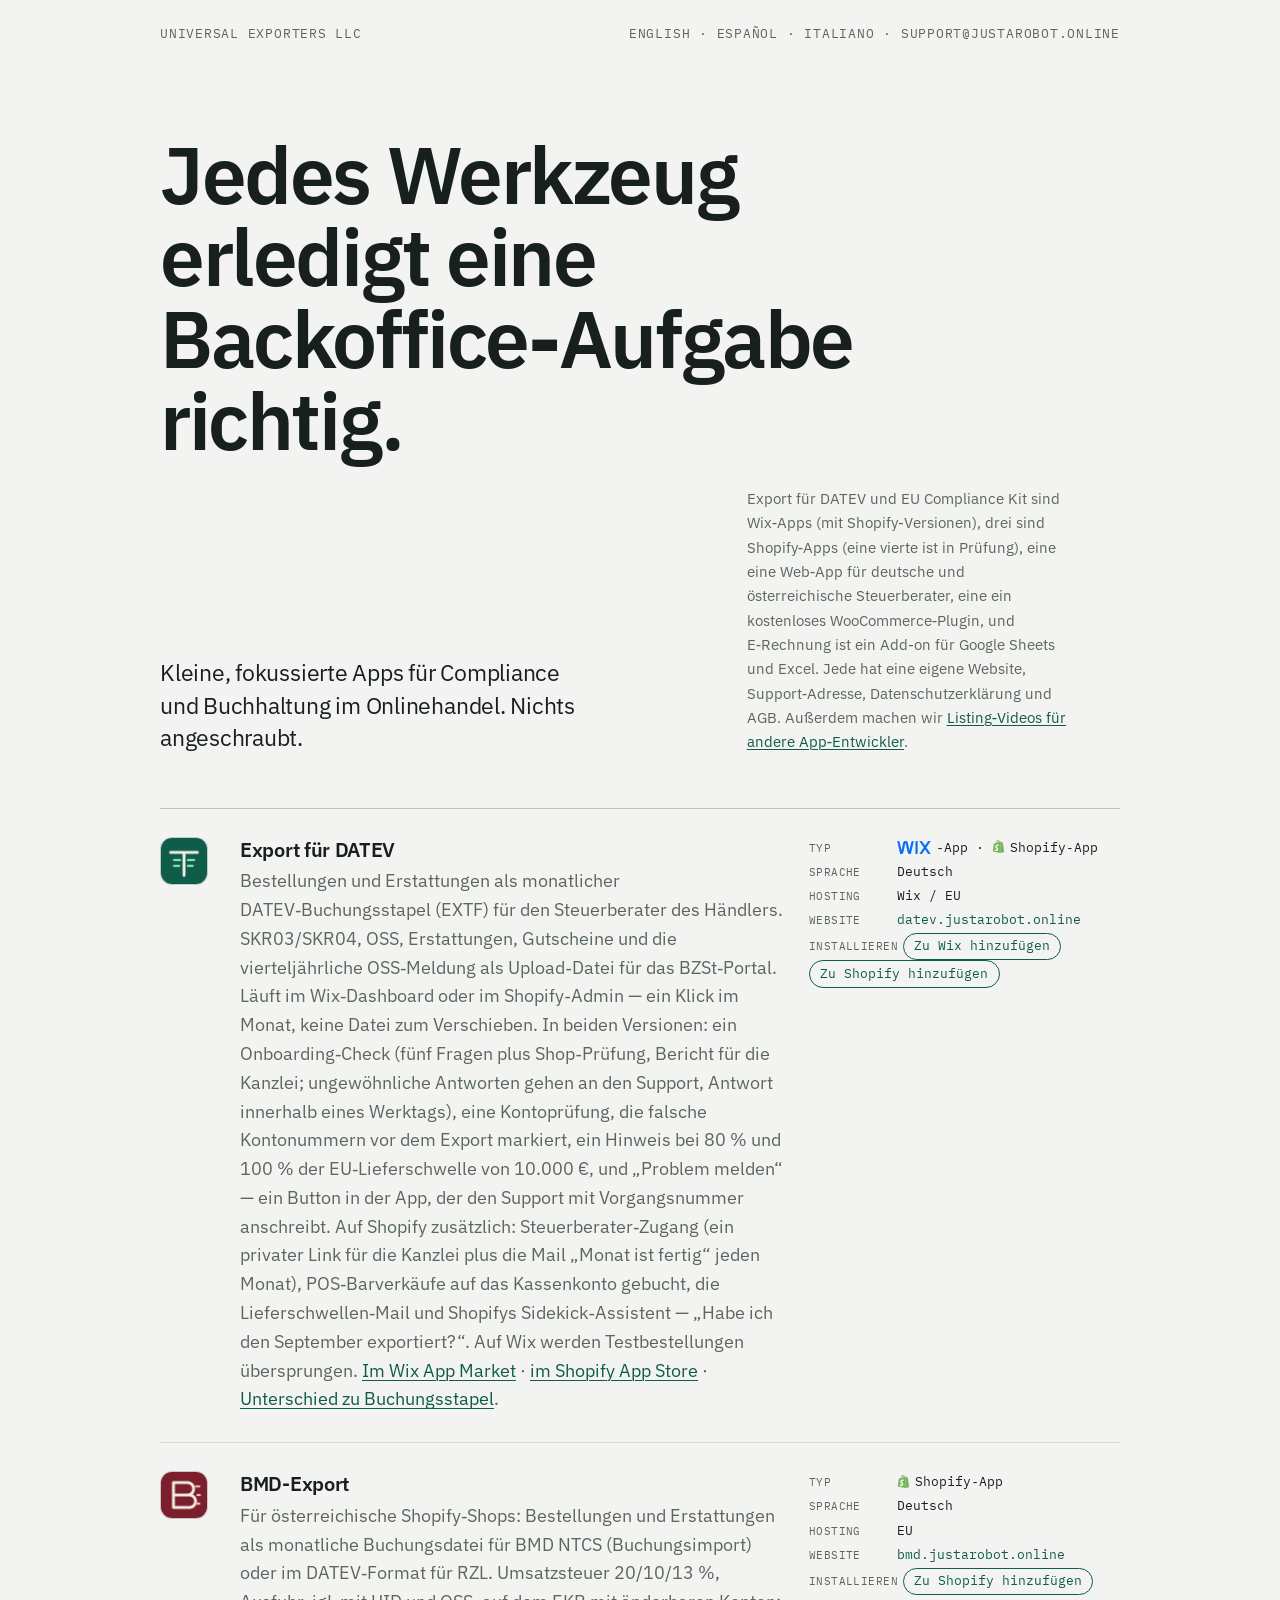
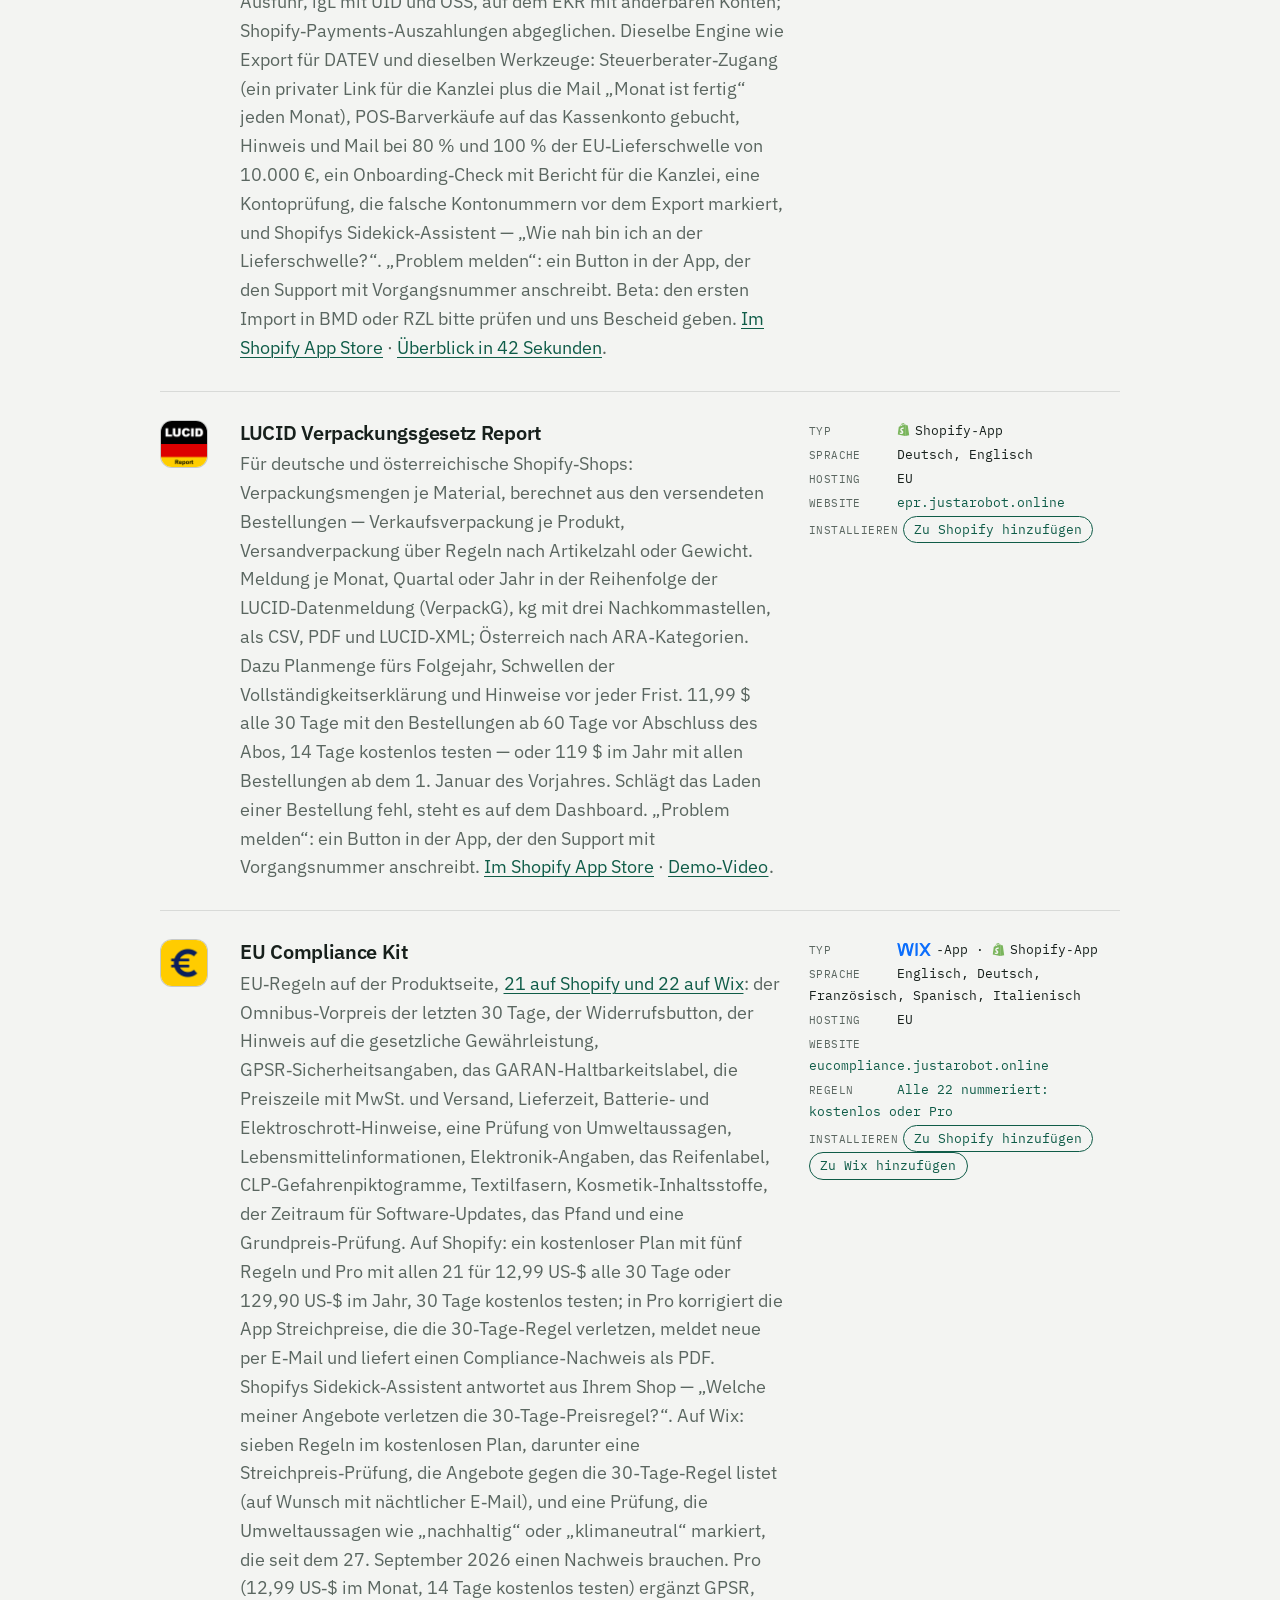
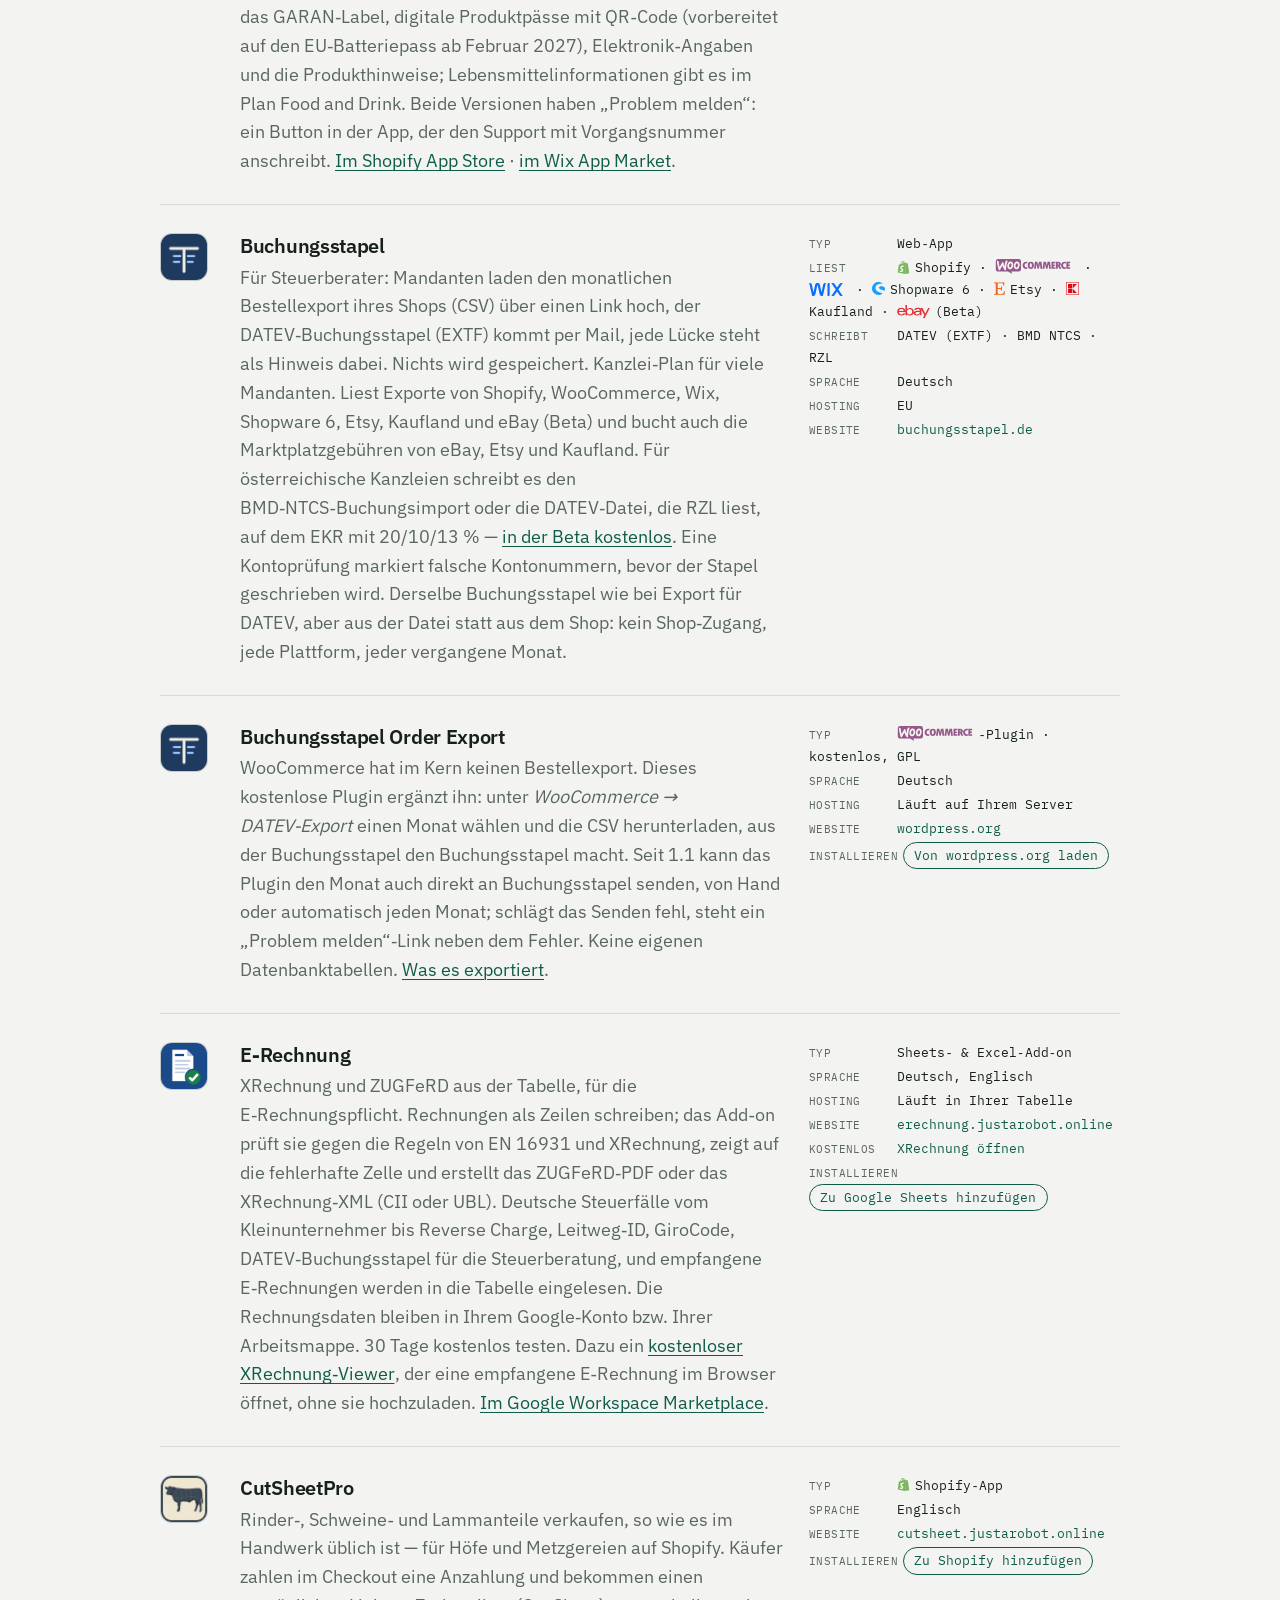
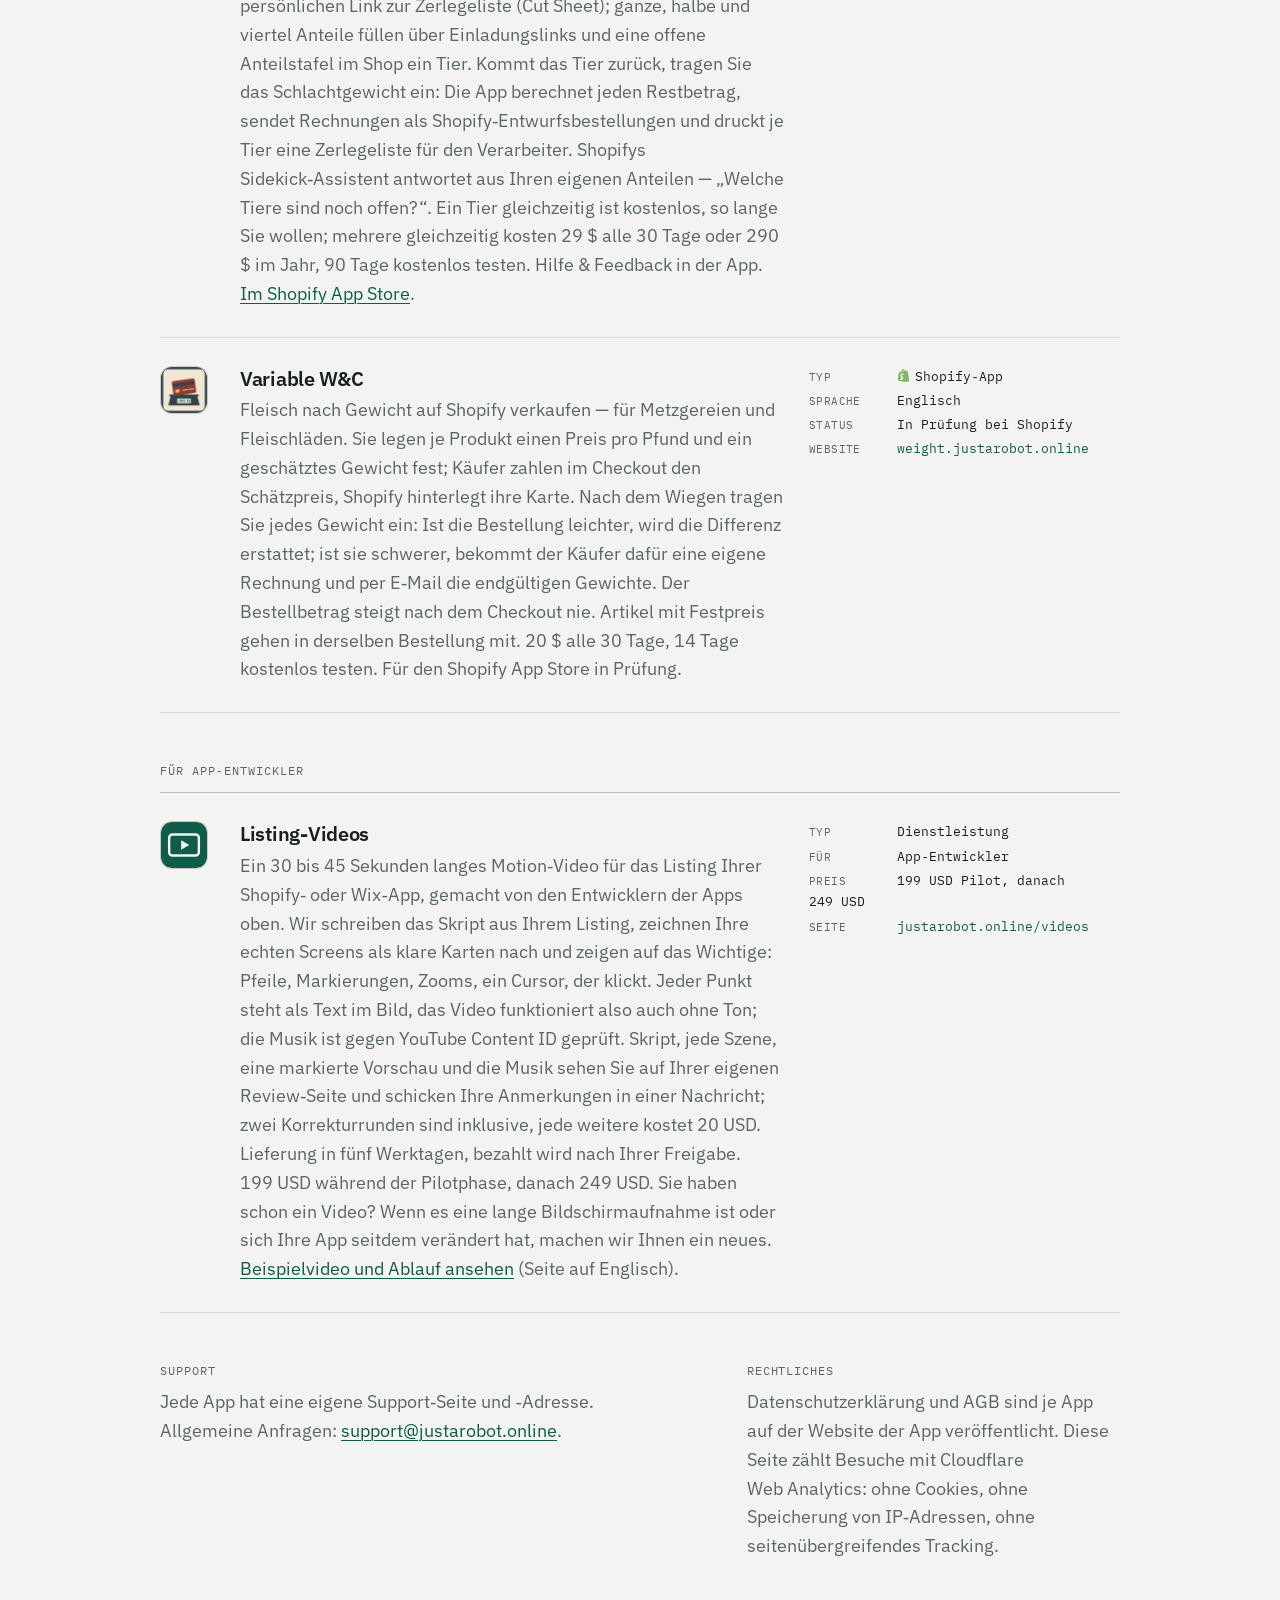
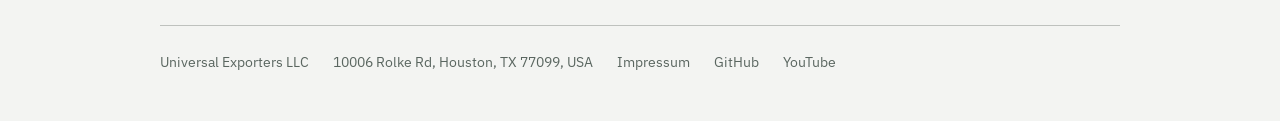
==== commit 84be9743: "Listing videos: 'marked preview' instead of 'live preview' (all languages) Co-Authored-By: Claude Op" ====
--- a/de/index.html
+++ b/de/index.html
@@ -203,7 +203,7 @@
         <img class="tool__icon" src="/videos/icon.svg" alt="" width="48" height="48">
         <div>
           <h2><a href="/videos/">Listing‑Videos</a></h2>
-          <p>Ein 30 bis 45 Sekunden langes Motion‑Video für das Listing Ihrer Shopify‑ oder Wix‑App, gemacht von den Entwicklern der Apps oben. Wir schreiben das Skript aus Ihrem Listing, zeichnen Ihre echten Screens als klare Karten nach und zeigen auf das Wichtige: Pfeile, Markierungen, Zooms, ein Cursor, der klickt. Jeder Punkt steht als Text im Bild, das Video funktioniert also auch ohne Ton; die Musik ist gegen YouTube Content ID geprüft. Skript, jede Szene, eine Live‑Vorschau und die Musik sehen Sie auf Ihrer eigenen Review‑Seite und schicken Ihre Anmerkungen in einer Nachricht; zwei Korrekturrunden sind inklusive, jede weitere kostet 20&nbsp;USD. Lieferung in fünf Werktagen, bezahlt wird nach Ihrer Freigabe. 199&nbsp;USD während der Pilotphase, danach 249&nbsp;USD. Sie haben schon ein Video? Wenn es eine lange Bildschirmaufnahme ist oder sich Ihre App seitdem verändert hat, machen wir Ihnen ein neues. <a href="/videos/">Beispielvideo und Ablauf ansehen</a> (Seite auf Englisch).</p>
+          <p>Ein 30 bis 45 Sekunden langes Motion‑Video für das Listing Ihrer Shopify‑ oder Wix‑App, gemacht von den Entwicklern der Apps oben. Wir schreiben das Skript aus Ihrem Listing, zeichnen Ihre echten Screens als klare Karten nach und zeigen auf das Wichtige: Pfeile, Markierungen, Zooms, ein Cursor, der klickt. Jeder Punkt steht als Text im Bild, das Video funktioniert also auch ohne Ton; die Musik ist gegen YouTube Content ID geprüft. Skript, jede Szene, eine markierte Vorschau und die Musik sehen Sie auf Ihrer eigenen Review‑Seite und schicken Ihre Anmerkungen in einer Nachricht; zwei Korrekturrunden sind inklusive, jede weitere kostet 20&nbsp;USD. Lieferung in fünf Werktagen, bezahlt wird nach Ihrer Freigabe. 199&nbsp;USD während der Pilotphase, danach 249&nbsp;USD. Sie haben schon ein Video? Wenn es eine lange Bildschirmaufnahme ist oder sich Ihre App seitdem verändert hat, machen wir Ihnen ein neues. <a href="/videos/">Beispielvideo und Ablauf ansehen</a> (Seite auf Englisch).</p>
         </div>
         <div class="tool__meta">
           <span><span class="k">Typ</span><b>Dienstleistung</b></span>
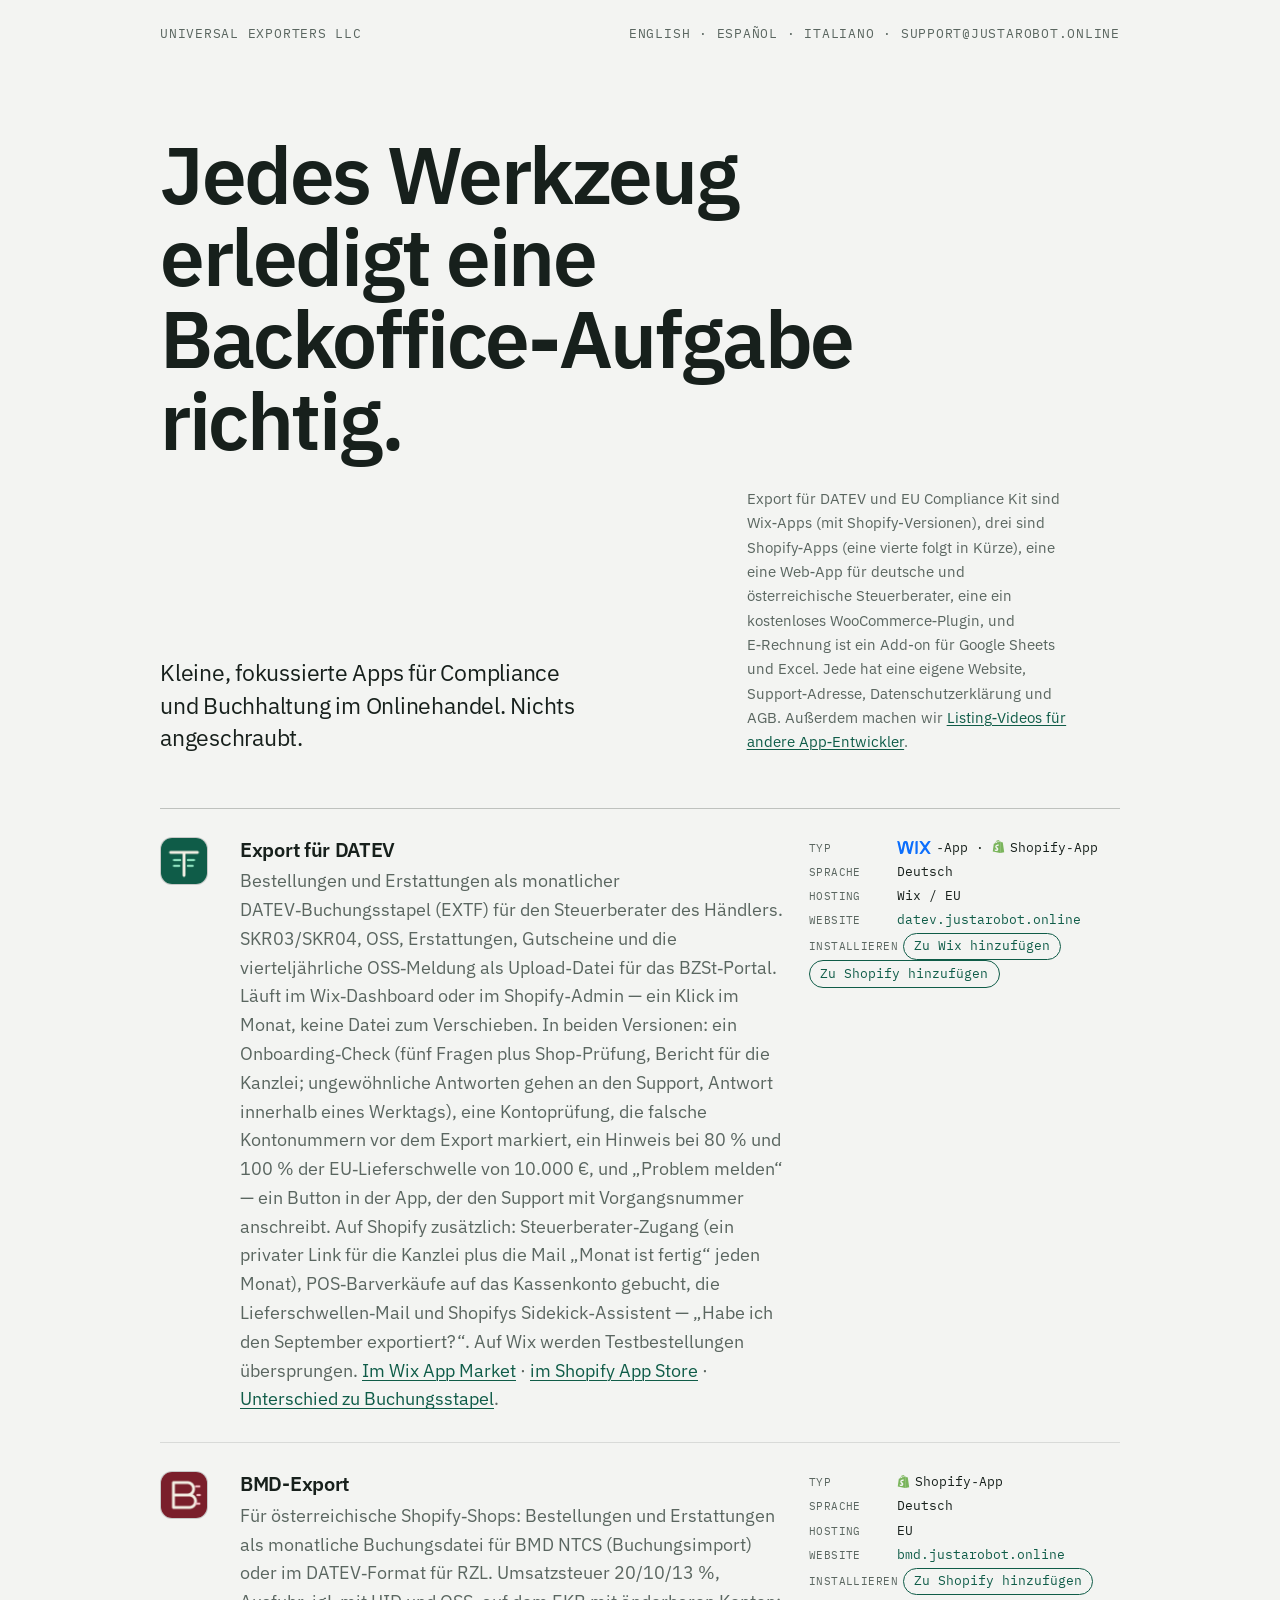
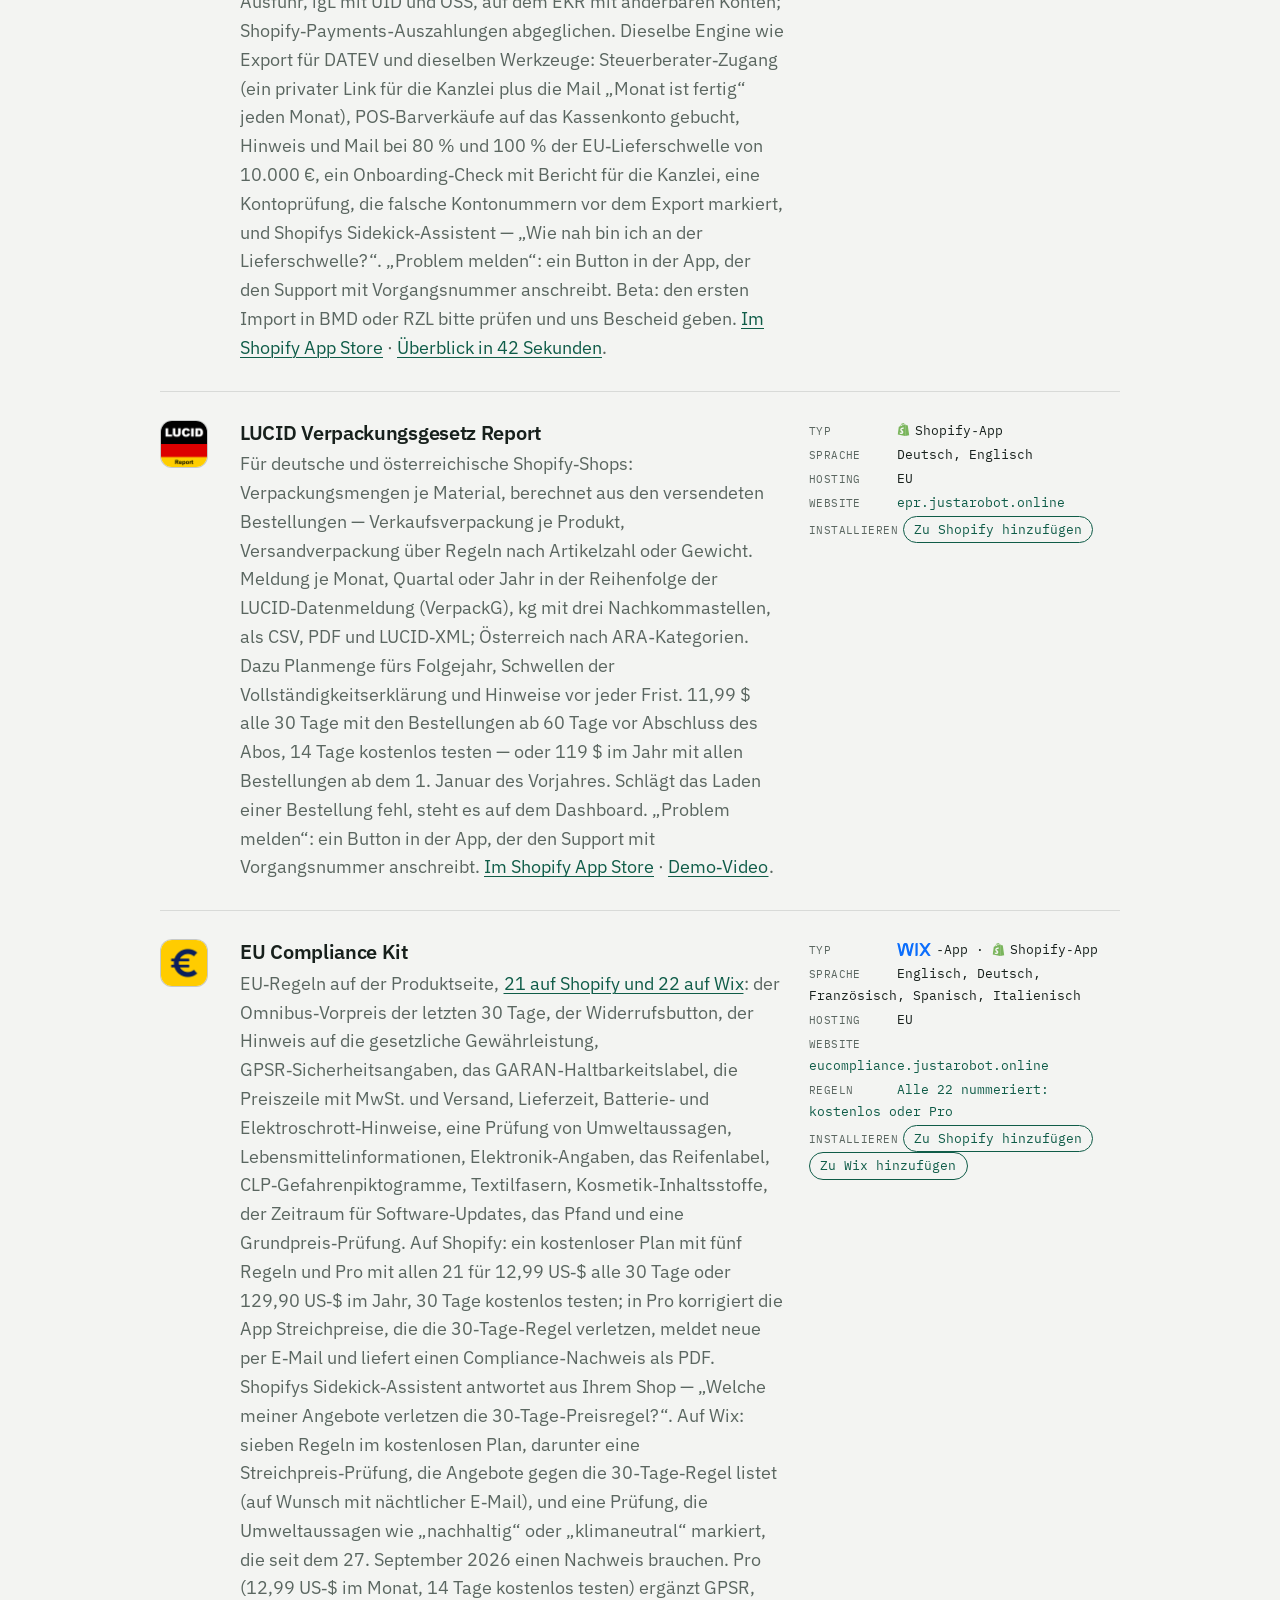
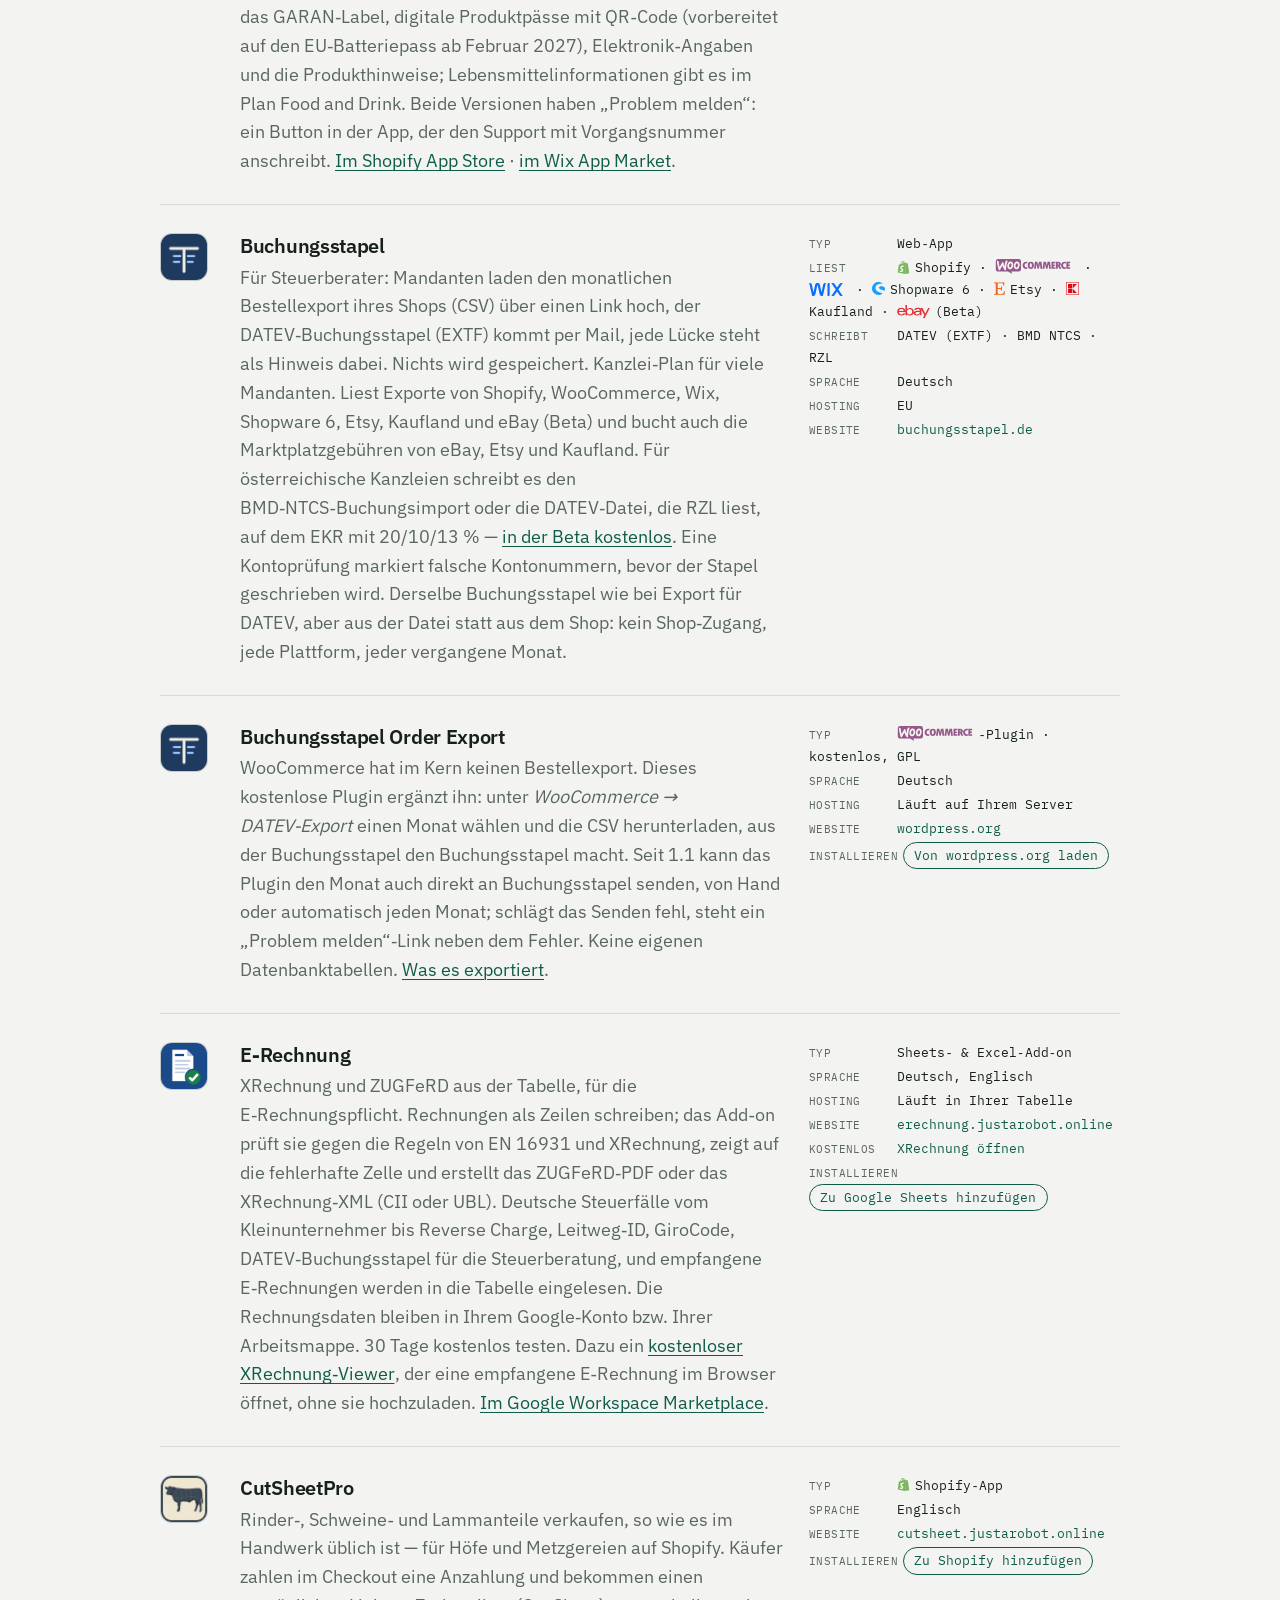
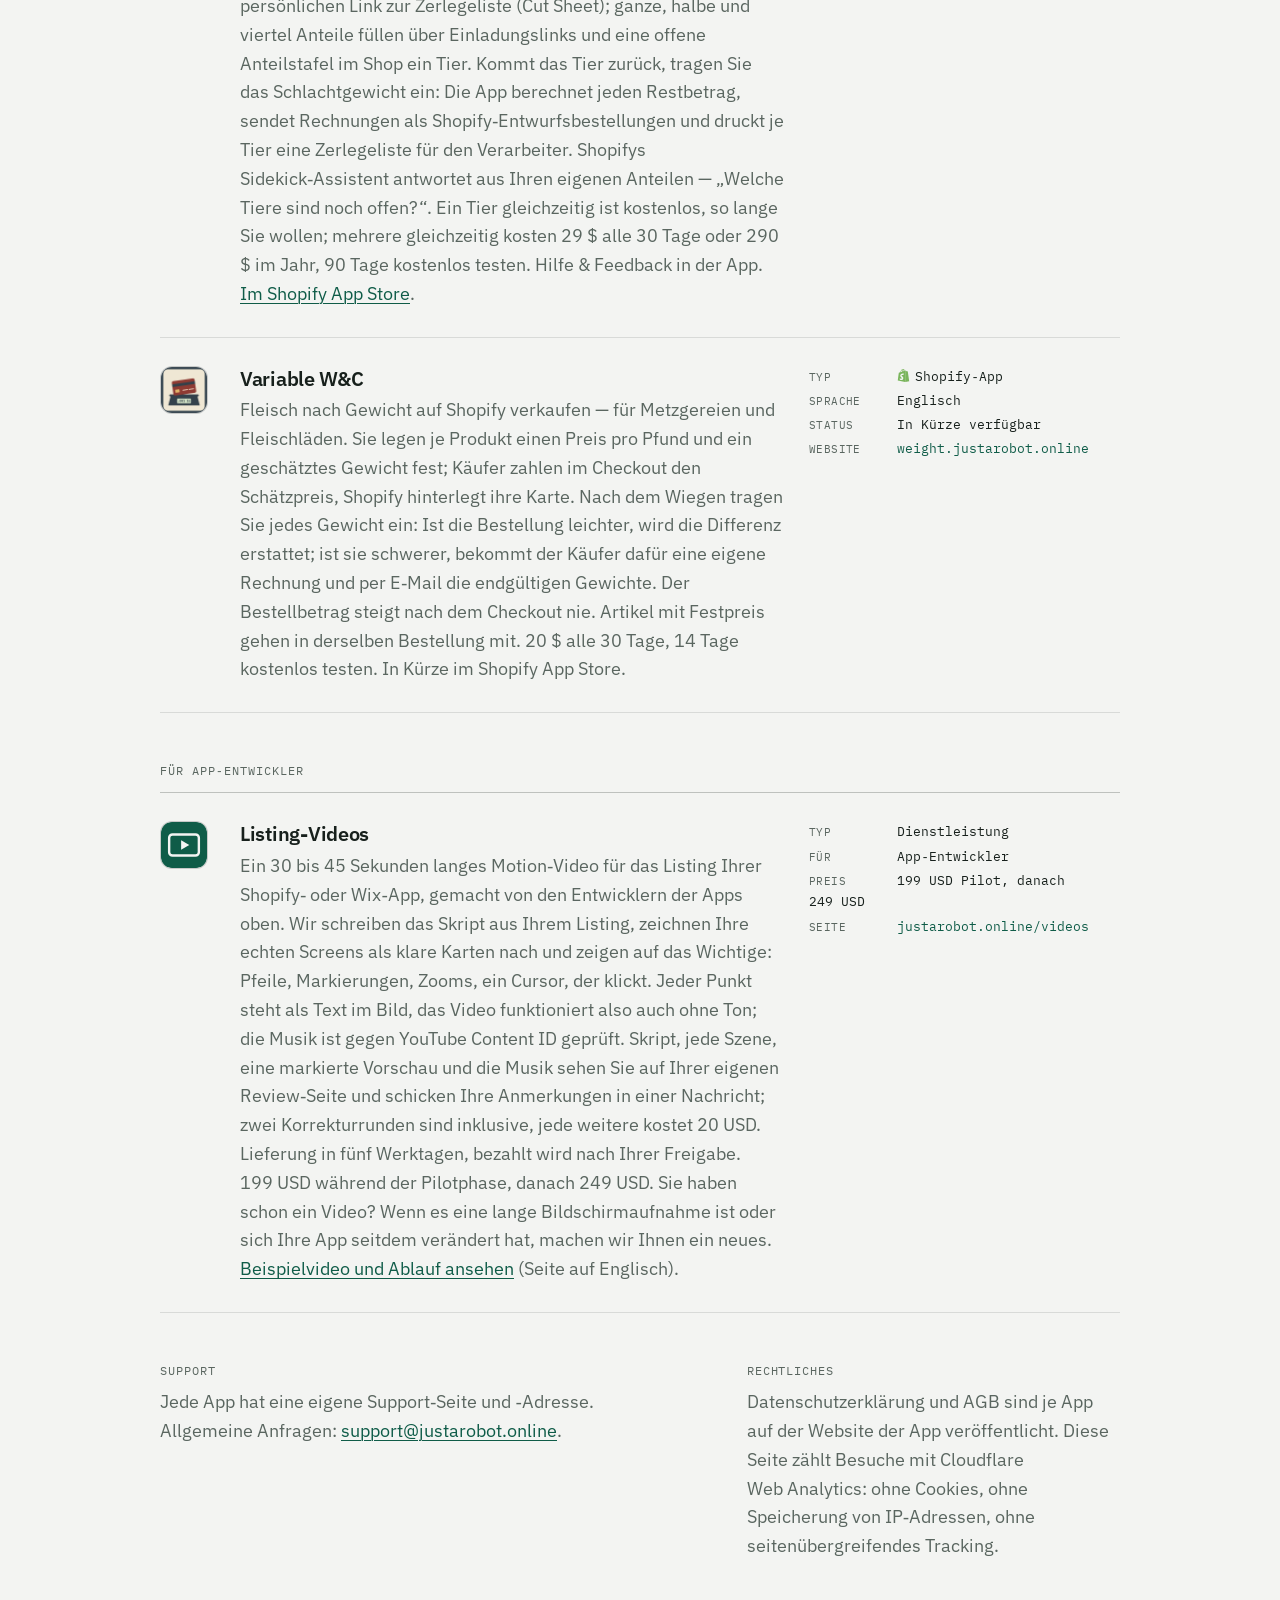
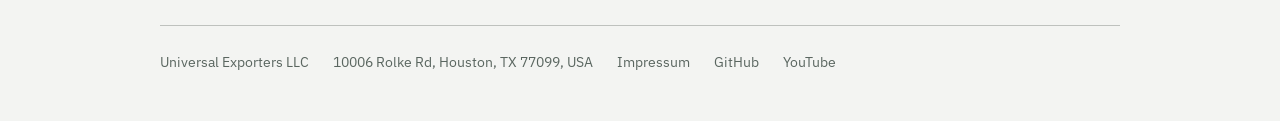
==== commit e6517a57: "Variable W&C card: coming soon instead of in review Shopify moved the app back to draft under its ne" ====
--- a/de/index.html
+++ b/de/index.html
@@ -56,7 +56,7 @@
     <section class="title">
       <h1>Jedes Werkzeug erledigt eine Backoffice‑Aufgabe richtig.</h1>
       <p class="lede">Kleine, fokussierte Apps für Compliance und Buchhaltung im Onlinehandel. Nichts angeschraubt.</p>
-      <p class="aside">Export für DATEV und EU Compliance Kit sind Wix‑Apps (mit Shopify‑Versionen), drei sind Shopify‑Apps (eine vierte ist in Prüfung), eine eine Web‑App für deutsche und österreichische Steuerberater, eine ein kostenloses WooCommerce‑Plugin, und E‑Rechnung ist ein Add‑on für Google Sheets und Excel. Jede hat eine eigene Website, Support‑Adresse, Datenschutzerklärung und AGB. Außerdem machen wir <a href="/videos/">Listing‑Videos für andere App‑Entwickler</a>.</p>
+      <p class="aside">Export für DATEV und EU Compliance Kit sind Wix‑Apps (mit Shopify‑Versionen), drei sind Shopify‑Apps (eine vierte folgt in Kürze), eine eine Web‑App für deutsche und österreichische Steuerberater, eine ein kostenloses WooCommerce‑Plugin, und E‑Rechnung ist ein Add‑on für Google Sheets und Excel. Jede hat eine eigene Website, Support‑Adresse, Datenschutzerklärung und AGB. Außerdem machen wir <a href="/videos/">Listing‑Videos für andere App‑Entwickler</a>.</p>
     </section>
 
     <ul class="index">
@@ -186,12 +186,12 @@
         <img class="tool__icon" src="/weight.png" alt="" width="48" height="48">
         <div>
           <h2><a href="https://weight.justarobot.online" target="_blank" rel="noopener">Variable W&amp;C</a></h2>
-          <p>Fleisch nach Gewicht auf Shopify verkaufen — für Metzgereien und Fleischläden. Sie legen je Produkt einen Preis pro Pfund und ein geschätztes Gewicht fest; Käufer zahlen im Checkout den Schätzpreis, Shopify hinterlegt ihre Karte. Nach dem Wiegen tragen Sie jedes Gewicht ein: Ist die Bestellung leichter, wird die Differenz erstattet; ist sie schwerer, bekommt der Käufer dafür eine eigene Rechnung und per E‑Mail die endgültigen Gewichte. Der Bestellbetrag steigt nach dem Checkout nie. Artikel mit Festpreis gehen in derselben Bestellung mit. 20 $ alle 30 Tage, 14 Tage kostenlos testen. Für den Shopify App Store in Prüfung.</p>
+          <p>Fleisch nach Gewicht auf Shopify verkaufen — für Metzgereien und Fleischläden. Sie legen je Produkt einen Preis pro Pfund und ein geschätztes Gewicht fest; Käufer zahlen im Checkout den Schätzpreis, Shopify hinterlegt ihre Karte. Nach dem Wiegen tragen Sie jedes Gewicht ein: Ist die Bestellung leichter, wird die Differenz erstattet; ist sie schwerer, bekommt der Käufer dafür eine eigene Rechnung und per E‑Mail die endgültigen Gewichte. Der Bestellbetrag steigt nach dem Checkout nie. Artikel mit Festpreis gehen in derselben Bestellung mit. 20 $ alle 30 Tage, 14 Tage kostenlos testen. In Kürze im Shopify App Store.</p>
         </div>
         <div class="tool__meta">
           <span><span class="k">Typ</span><b><svg class="brand" aria-hidden="true"><use href="#shopify"/></svg>Shopify‑App</b></span>
           <span><span class="k">Sprache</span><b>Englisch</b></span>
-          <span><span class="k">Status</span><b>In Prüfung bei Shopify</b></span>
+          <span><span class="k">Status</span><b>In Kürze verfügbar</b></span>
           <span><span class="k">Website</span><a href="https://weight.justarobot.online" target="_blank" rel="noopener">weight.justarobot.online</a></span>
         </div>
       </li>
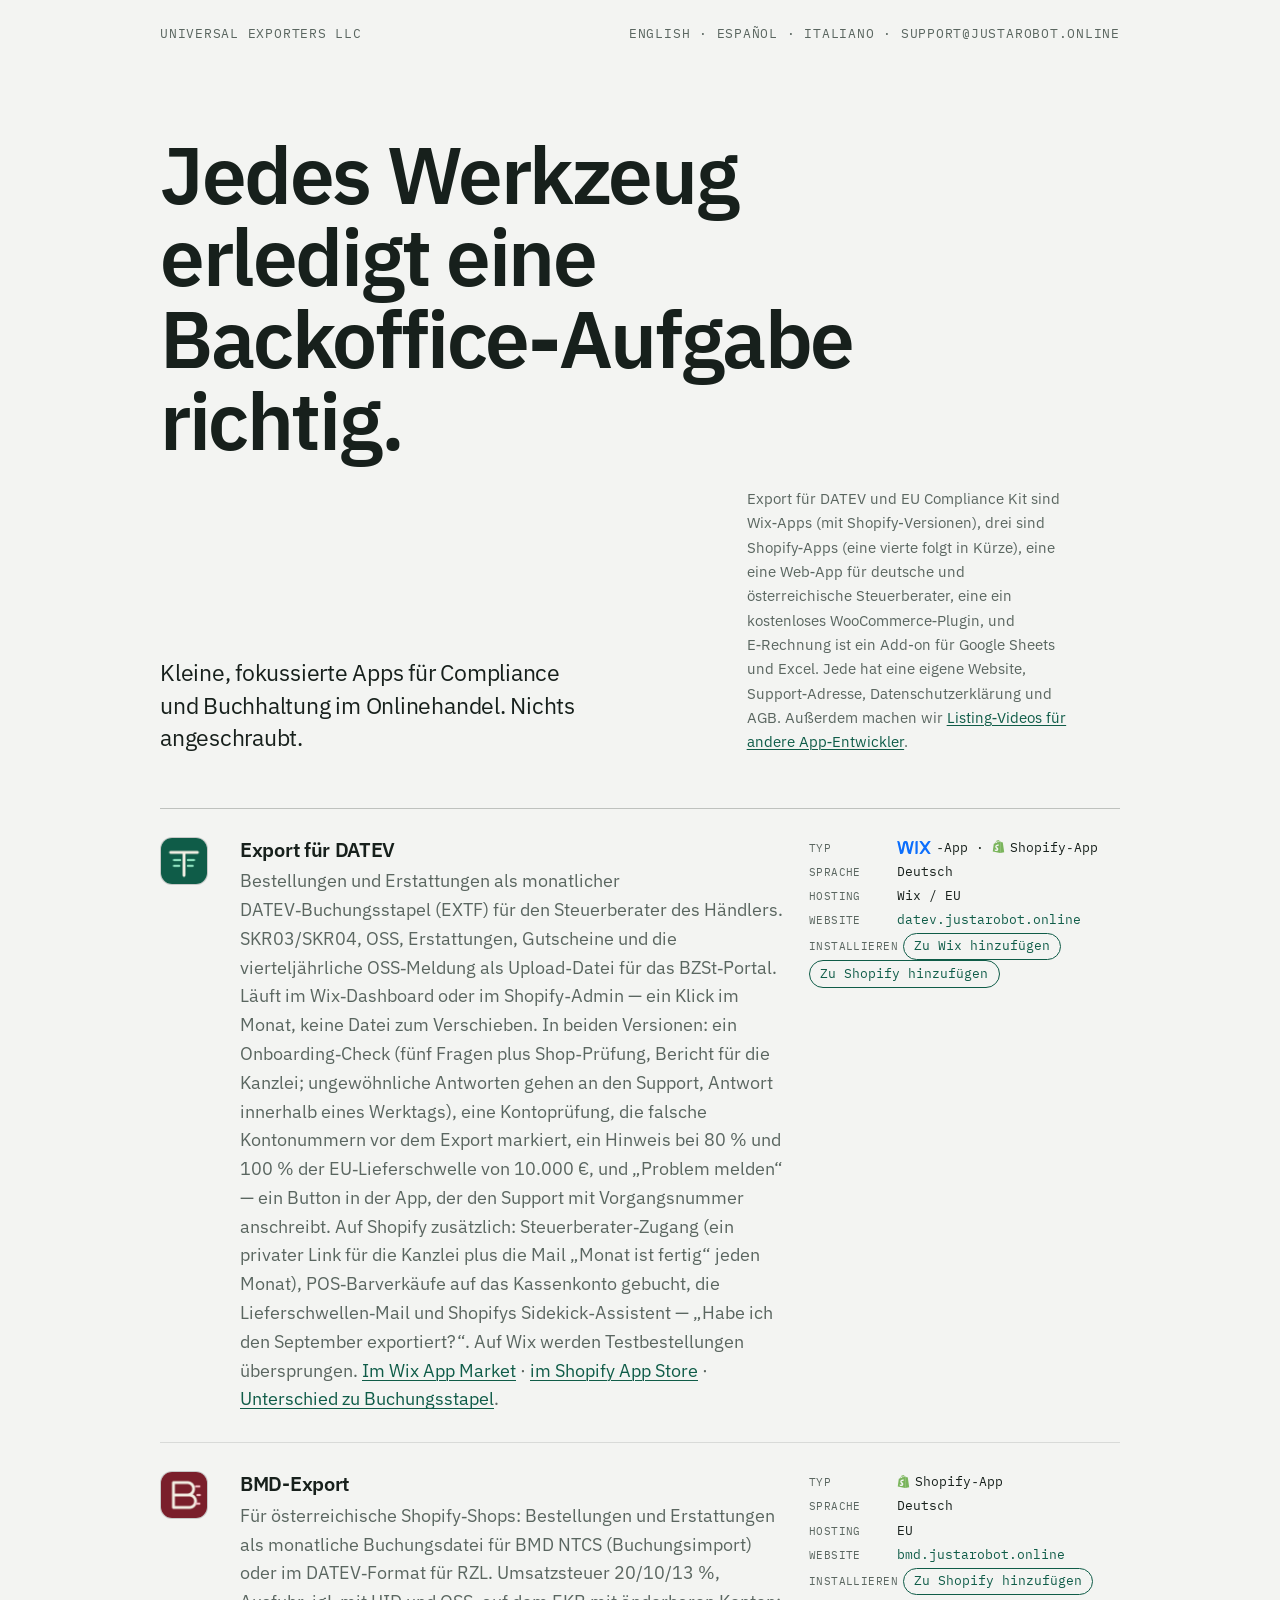
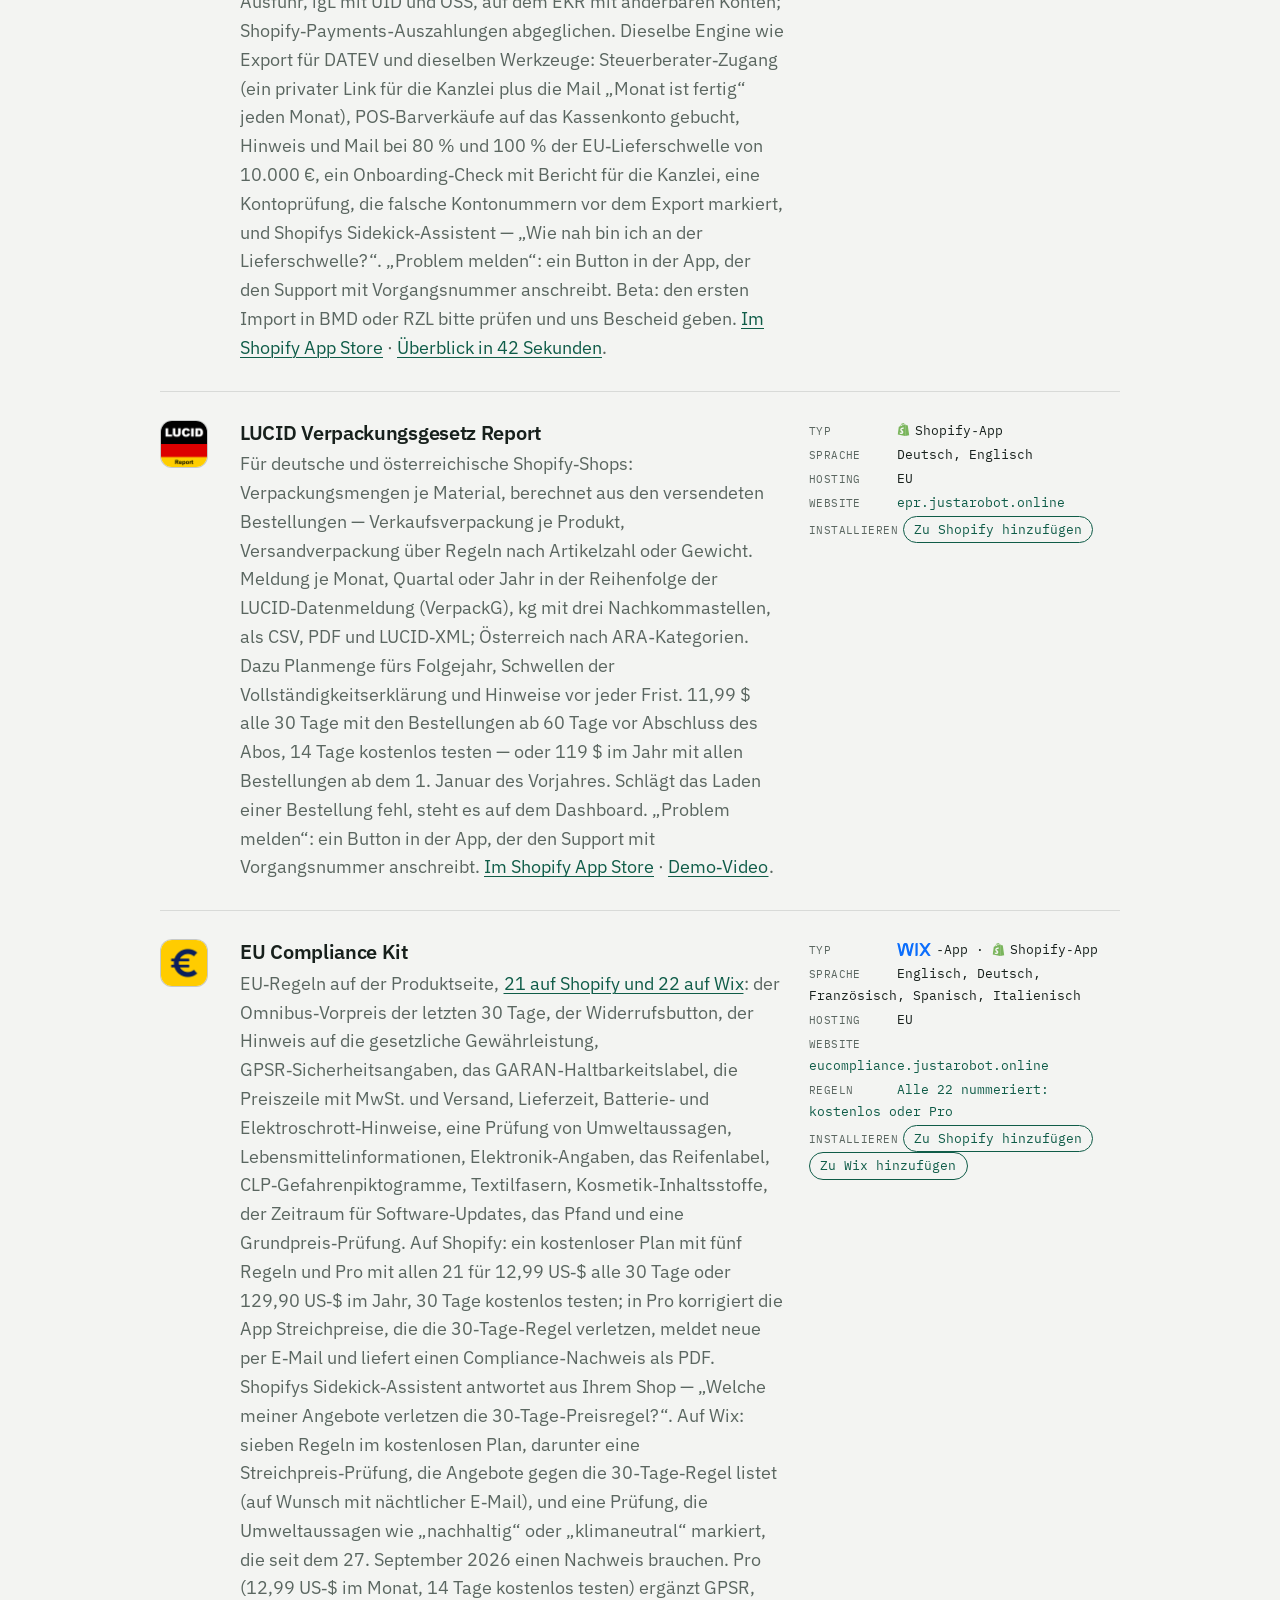
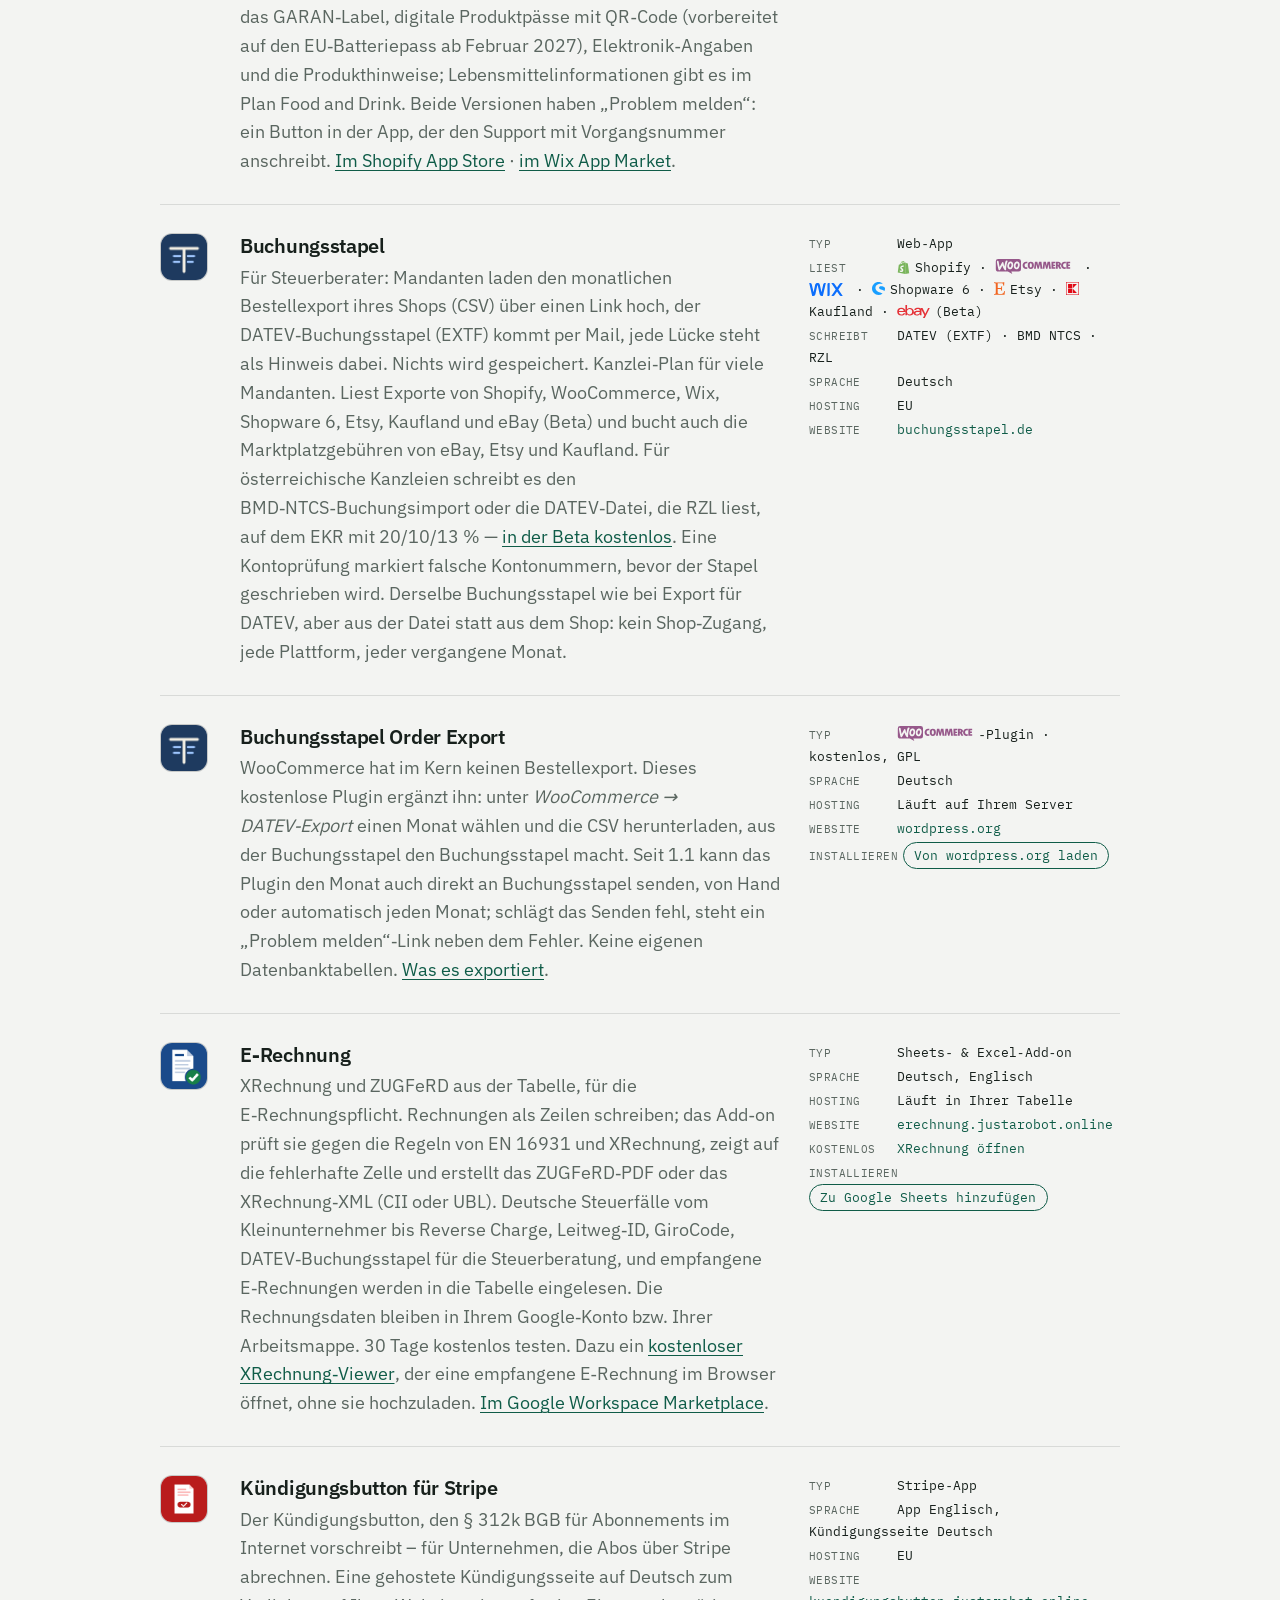
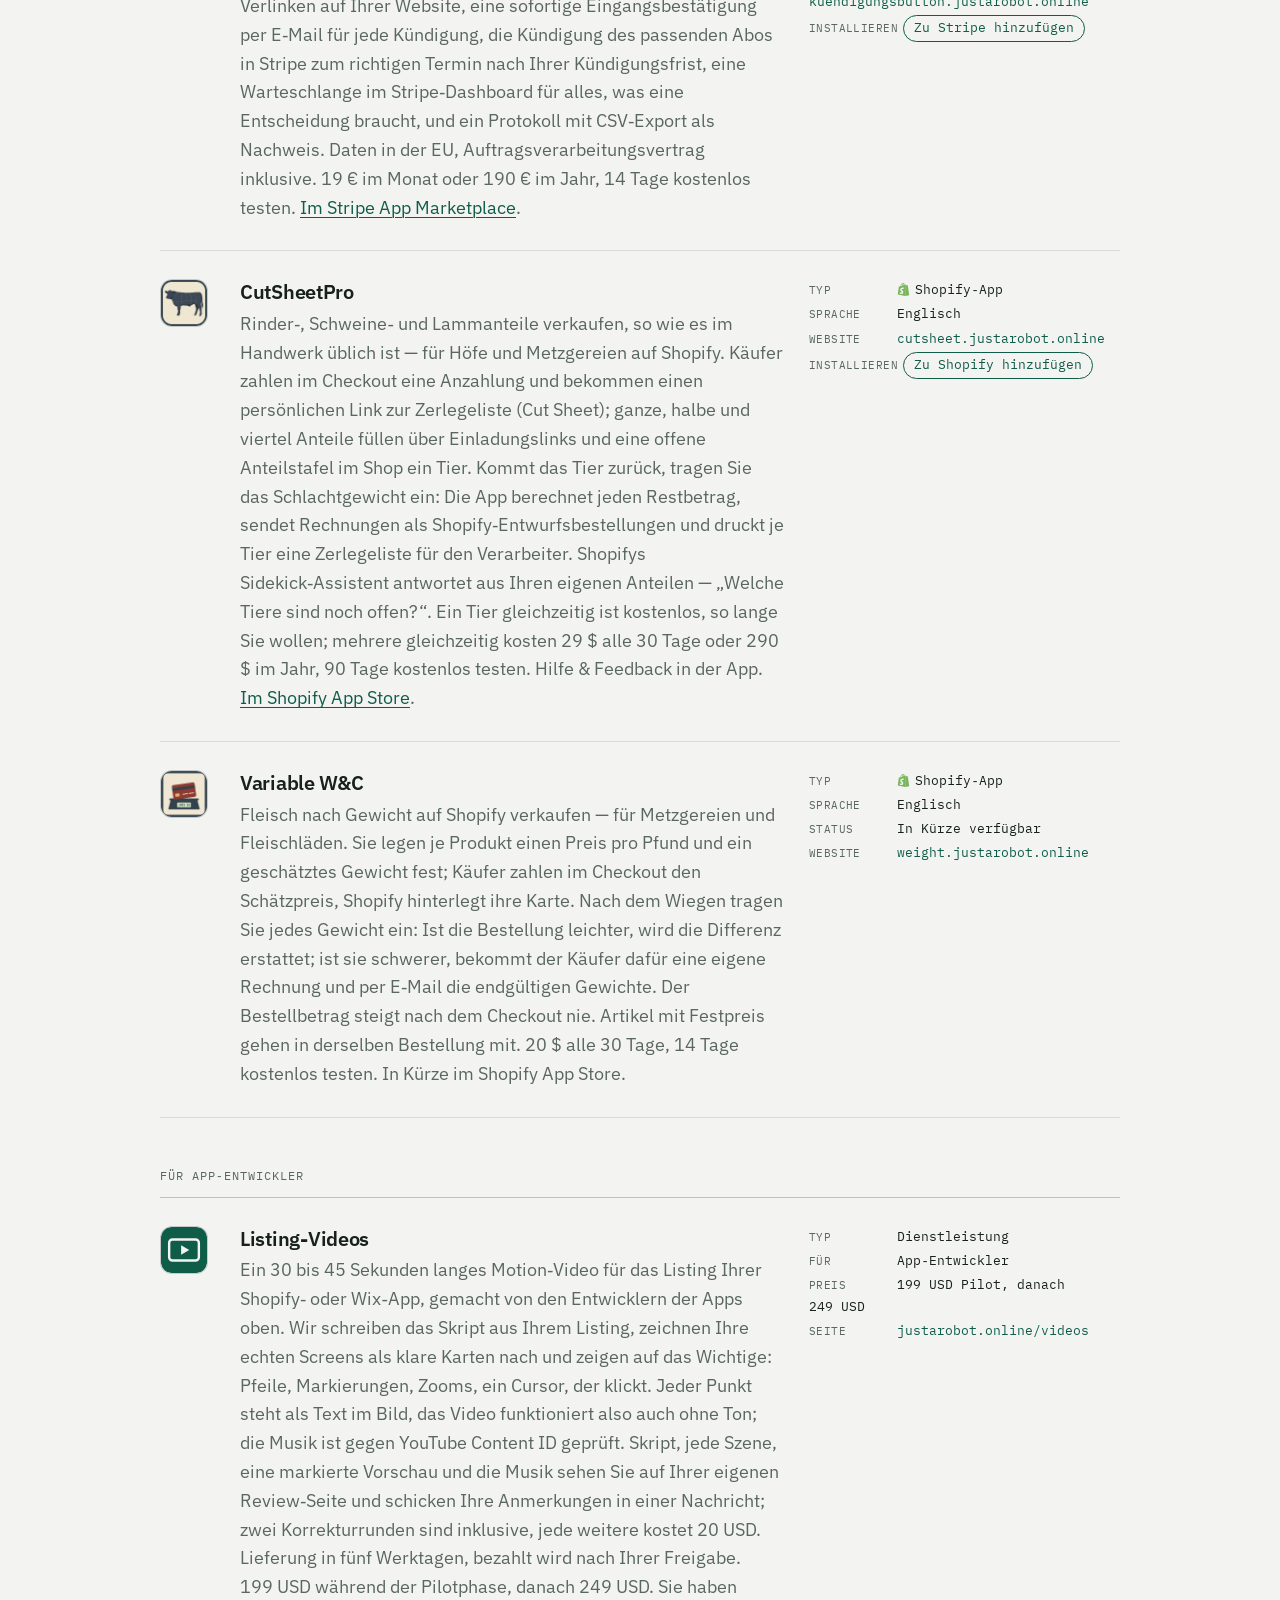
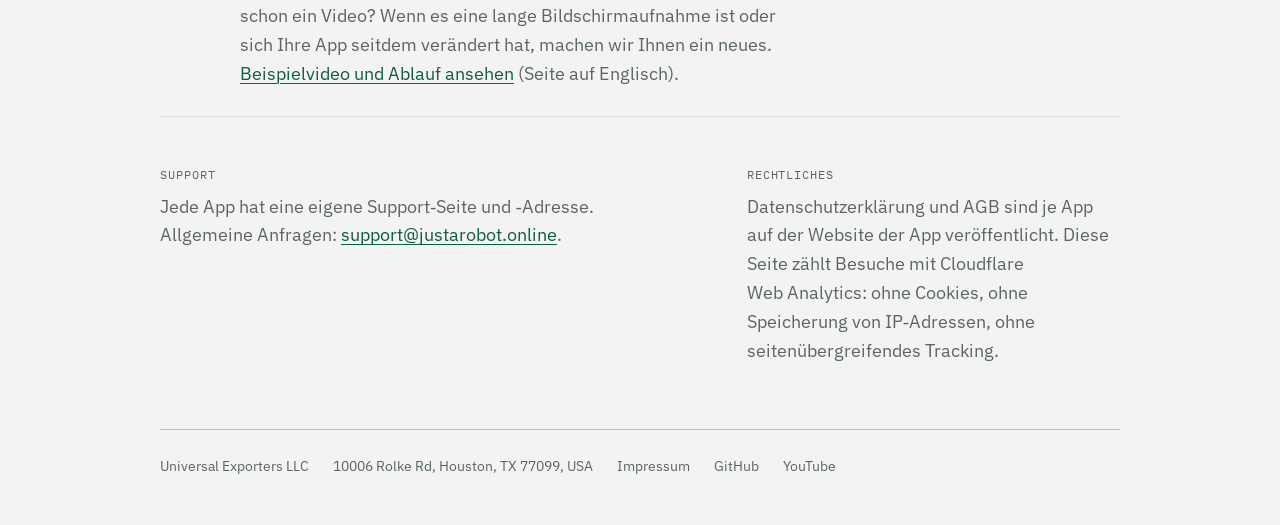
==== commit 681fc7c1: "Kündigungsbutton for Stripe card (EN, DE): published 20 Nov on the Stripe App Marketplace; JSON-LD, " ====
--- a/de/index.html
+++ b/de/index.html
@@ -4,7 +4,7 @@
 <meta charset="utf-8">
 <meta name="viewport" content="width=device-width, initial-scale=1">
 <title>DATEV-Export, EU-Compliance &amp; LUCID-Apps für Shopify, Wix</title>
-<meta name="description" content="DATEV-Export für Shopify und Wix, EU-Compliance (Omnibus, GPSR), LUCID-Verpackungsgesetz-Meldungen, BMD-Export, XRechnung, Cut Sheets für Höfe und Listing-Videos für App-Entwickler.">
+<meta name="description" content="DATEV-Export für Shopify und Wix, EU-Compliance (Omnibus, GPSR), LUCID-Verpackungsgesetz-Meldungen, BMD-Export, XRechnung, Kündigungsbutton nach § 312k für Stripe, Cut Sheets für Höfe und Listing-Videos für App-Entwickler.">
 <link rel="icon" href="/datev.png">
 <link rel="canonical" href="https://justarobot.online/de/">
 <link rel="alternate" hreflang="en" href="https://justarobot.online/">
@@ -19,14 +19,14 @@
 <meta property="og:locale:alternate" content="es_ES">
 <meta property="og:locale:alternate" content="it_IT">
 <meta property="og:title" content="DATEV-Export, EU-Compliance &amp; LUCID-Apps für Shopify, Wix">
-<meta property="og:description" content="DATEV-Export für Shopify und Wix, EU-Compliance (Omnibus, GPSR), LUCID-Verpackungsgesetz-Meldungen, BMD-Export, XRechnung, Cut Sheets für Höfe und Listing-Videos für App-Entwickler.">
+<meta property="og:description" content="DATEV-Export für Shopify und Wix, EU-Compliance (Omnibus, GPSR), LUCID-Verpackungsgesetz-Meldungen, BMD-Export, XRechnung, Kündigungsbutton nach § 312k für Stripe, Cut Sheets für Höfe und Listing-Videos für App-Entwickler.">
 <meta property="og:url" content="https://justarobot.online/de/">
 <meta property="og:image" content="https://justarobot.online/og.png">
 <meta property="og:image:width" content="1200">
 <meta property="og:image:height" content="630">
 <meta name="twitter:card" content="summary_large_image">
 <meta name="twitter:title" content="DATEV-Export, EU-Compliance &amp; LUCID-Apps für Shopify, Wix">
-<meta name="twitter:description" content="DATEV-Export für Shopify und Wix, EU-Compliance (Omnibus, GPSR), LUCID-Verpackungsgesetz-Meldungen, BMD-Export, XRechnung, Cut Sheets für Höfe und Listing-Videos für App-Entwickler.">
+<meta name="twitter:description" content="DATEV-Export für Shopify und Wix, EU-Compliance (Omnibus, GPSR), LUCID-Verpackungsgesetz-Meldungen, BMD-Export, XRechnung, Kündigungsbutton nach § 312k für Stripe, Cut Sheets für Höfe und Listing-Videos für App-Entwickler.">
 <meta name="twitter:image" content="https://justarobot.online/og.png">
 <script type="application/ld+json">{"@context":"https://schema.org","@graph":[
 {"@type":"Organization","@id":"https://justarobot.online/#org","name":"Universal Exporters","url":"https://justarobot.online","logo":"https://justarobot.online/datev.png","sameAs":["https://github.com/justarob0x","https://www.youtube.com/@universalexportersllc"],"address":{"@type":"PostalAddress","streetAddress":"10006 Rolke Rd","addressLocality":"Houston","addressRegion":"TX","postalCode":"77099","addressCountry":"US"}},
@@ -37,6 +37,7 @@
 {"@type":"SoftwareApplication","name":"Buchungsstapel","url":"https://buchungsstapel.de","applicationCategory":"BusinessApplication","operatingSystem":"Web","description":"Web-App für deutsche und österreichische Steuerberater: aus dem monatlichen Bestellexport des Mandanten (CSV) wird der DATEV-Buchungsstapel (EXTF), der BMD-NTCS-Import oder die RZL-Datei. Liest Exporte von Shopify, WooCommerce, Wix, Shopware 6, Etsy, Kaufland und eBay.","author":{"@id":"https://justarobot.online/#org"},"offers":{"@type":"Offer","price":"19.00","priceCurrency":"EUR","description":"je Mandant alle 30 Tage oder 149 € im Jahr"}},
 {"@type":"SoftwareApplication","name":"Buchungsstapel Order Export for WooCommerce","url":"https://wordpress.org/plugins/buchungsstapel-order-export-for-woocommerce/","applicationCategory":"BusinessApplication","operatingSystem":"Web","description":"Kostenloses WooCommerce-Plugin, das einen Monat Bestellungen als die CSV exportiert, aus der Buchungsstapel den DATEV-Buchungsstapel macht.","author":{"@id":"https://justarobot.online/#org"},"offers":{"@type":"Offer","price":"0","priceCurrency":"EUR"}},
 {"@type":"SoftwareApplication","name":"E-Rechnung","url":"https://erechnung.justarobot.online","applicationCategory":"BusinessApplication","operatingSystem":"Web","description":"XRechnung und ZUGFeRD aus Google Sheets oder Excel, geprüft gegen EN 16931, mit DATEV-Buchungsstapel und kostenlosem XRechnung-Viewer.","author":{"@id":"https://justarobot.online/#org"},"offers":{"@type":"Offer","price":"2.99","priceCurrency":"EUR","description":"im Monat oder 29 € im Jahr, 30 Tage kostenlos"}},
+{"@type":"SoftwareApplication","name":"Kündigungsbutton für Stripe","url":"https://marketplace.stripe.com/apps/kuendigungsbutton","applicationCategory":"BusinessApplication","operatingSystem":"Web","description":"Der Kündigungsbutton nach § 312k BGB für Abonnements, die über Stripe abgerechnet werden: gehostete Kündigungsseite, sofortige Eingangsbestätigung per E-Mail, Kündigung des passenden Stripe-Abos zum richtigen Termin, Warteschlange für alles Weitere und Protokoll mit CSV-Export.","author":{"@id":"https://justarobot.online/#org"},"offers":{"@type":"Offer","price":"19.00","priceCurrency":"EUR","description":"pro Monat oder 190 € im Jahr, 14 Tage kostenlos"}},
 {"@type":"SoftwareApplication","name":"CutSheetPro","url":"https://cutsheet.justarobot.online","applicationCategory":"BusinessApplication","operatingSystem":"Web","description":"Shopify-App für Höfe und Metzgereien, die Rinder-, Schweine- und Lammanteile verkaufen: Anzahlung im Checkout, Zerlegelisten, Restbeträge nach Schlachtgewicht, Rechnungen als Entwurfsbestellungen.","author":{"@id":"https://justarobot.online/#org"},"offers":[{"@type":"Offer","name":"Free","price":"0","priceCurrency":"USD","description":"ein Tier gleichzeitig"},{"@type":"Offer","name":"Paid","price":"29.00","priceCurrency":"USD","description":"alle 30 Tage oder 290 $ im Jahr, 90 Tage kostenlos"}]},
 {"@type":"Service","@id":"https://justarobot.online/videos/#service","name":"App listing videos","url":"https://justarobot.online/videos/","serviceType":"Promo video production for Shopify and Wix apps","description":"A 30 to 45 second motion video for a Shopify or Wix app listing, built from the app's real screens, reviewed on a private page.","provider":{"@id":"https://justarobot.online/#org"},"areaServed":"Worldwide","offers":{"@type":"Offer","price":"199","priceCurrency":"USD","description":"Pilot price, $249 after the pilot. Two rounds of changes included, extra rounds $20 each."}}
 ]}</script>
@@ -169,6 +170,21 @@
       </li>
 
       <li class="tool">
+        <img class="tool__icon" src="/kuendigungsbutton.png" alt="" width="48" height="48">
+        <div>
+          <h2><a href="https://marketplace.stripe.com/apps/kuendigungsbutton" target="_blank" rel="noopener">Kündigungsbutton für Stripe</a></h2>
+          <p>Der Kündigungsbutton, den § 312k BGB für Abonnements im Internet vorschreibt – für Unternehmen, die Abos über Stripe abrechnen. Eine gehostete Kündigungsseite auf Deutsch zum Verlinken auf Ihrer Website, eine sofortige Eingangsbestätigung per E‑Mail für jede Kündigung, die Kündigung des passenden Abos in Stripe zum richtigen Termin nach Ihrer Kündigungsfrist, eine Warteschlange im Stripe‑Dashboard für alles, was eine Entscheidung braucht, und ein Protokoll mit CSV‑Export als Nachweis. Daten in der EU, Auftragsverarbeitungsvertrag inklusive. 19 € im Monat oder 190 € im Jahr, 14 Tage kostenlos testen. <a href="https://marketplace.stripe.com/apps/kuendigungsbutton" target="_blank" rel="noopener">Im Stripe App Marketplace</a>.</p>
+        </div>
+        <div class="tool__meta">
+          <span><span class="k">Typ</span><b>Stripe‑App</b></span>
+          <span><span class="k">Sprache</span><b>App Englisch, Kündigungsseite Deutsch</b></span>
+          <span><span class="k">Hosting</span><b>EU</b></span>
+          <span><span class="k">Website</span><a href="https://kuendigungsbutton.justarobot.online/install" target="_blank" rel="noopener">kuendigungsbutton.justarobot.online</a></span>
+          <span><span class="k">Installieren</span><a class="install" href="https://marketplace.stripe.com/apps/kuendigungsbutton" target="_blank" rel="noopener">Zu Stripe hinzufügen</a></span>
+        </div>
+      </li>
+
+      <li class="tool">
         <img class="tool__icon" src="/cutsheet.png" alt="" width="48" height="48">
         <div>
           <h2><a href="https://cutsheet.justarobot.online" target="_blank" rel="noopener">CutSheetPro</a></h2>
